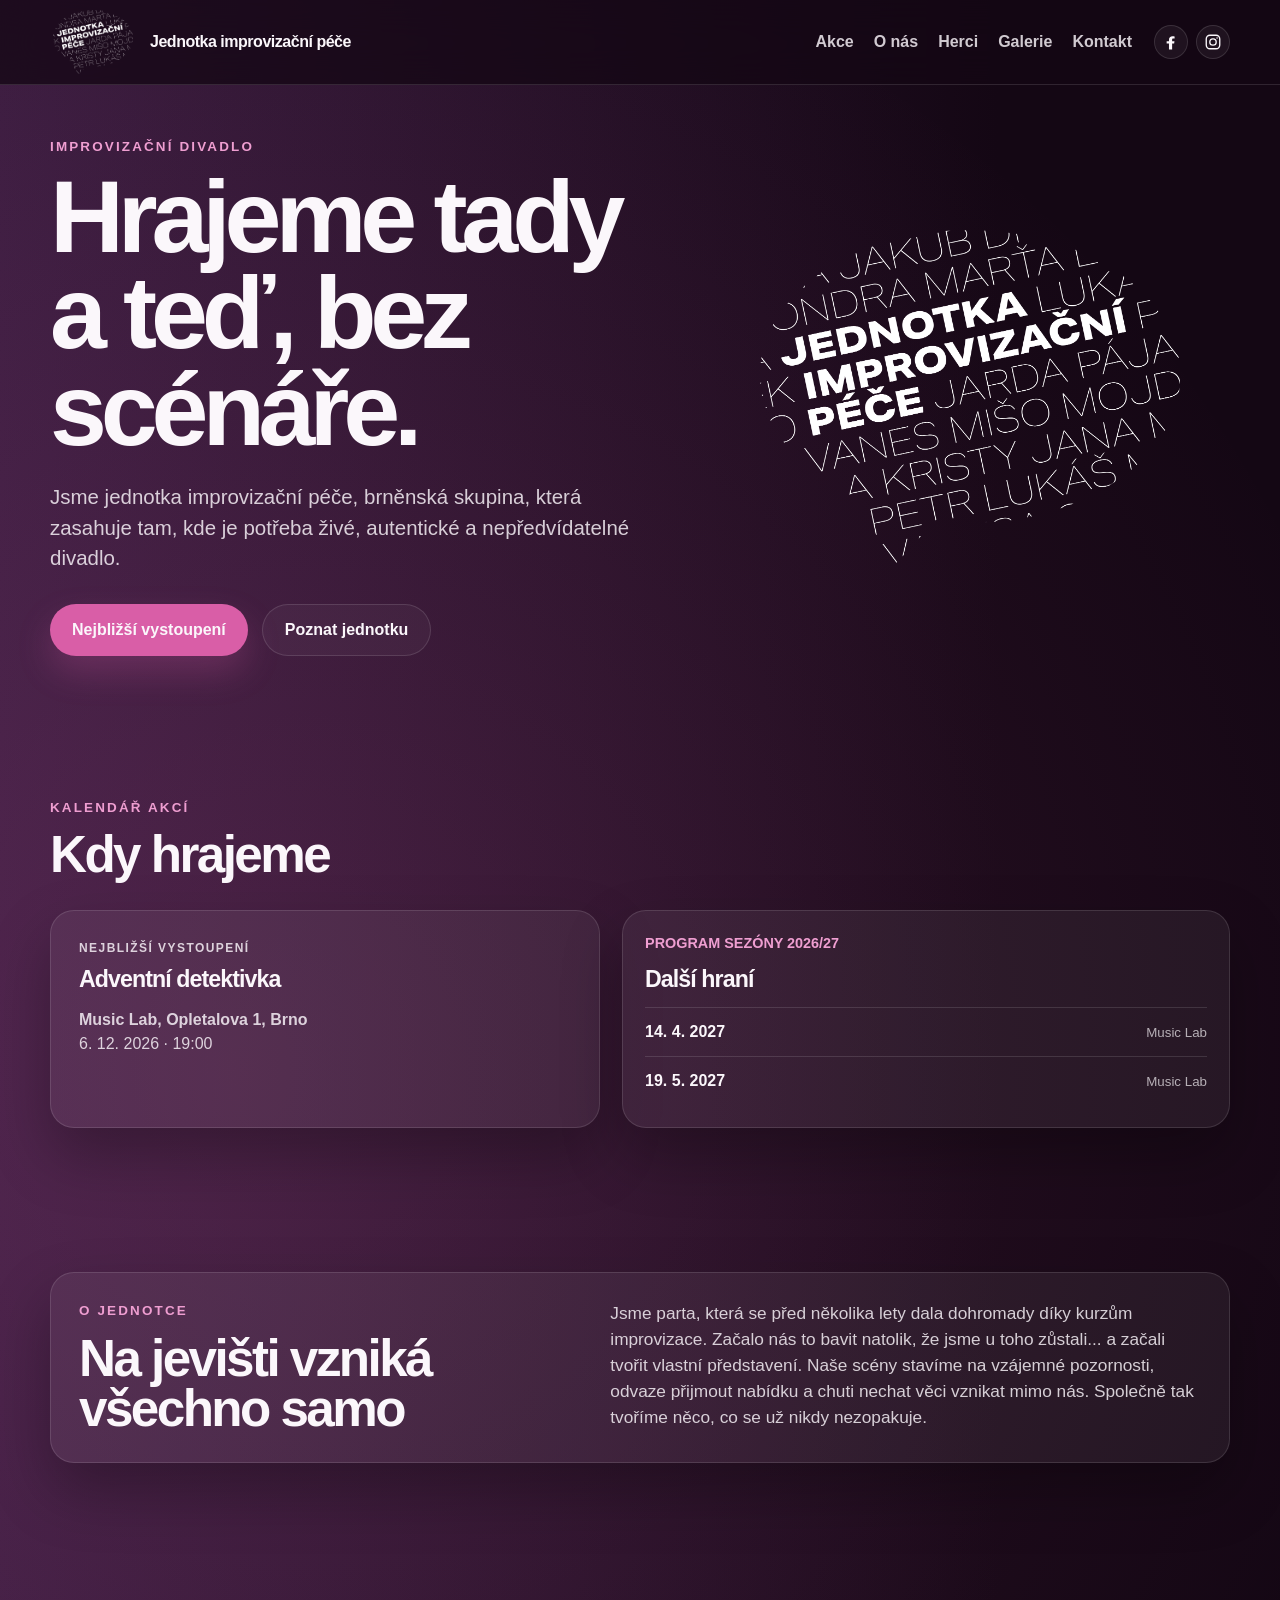
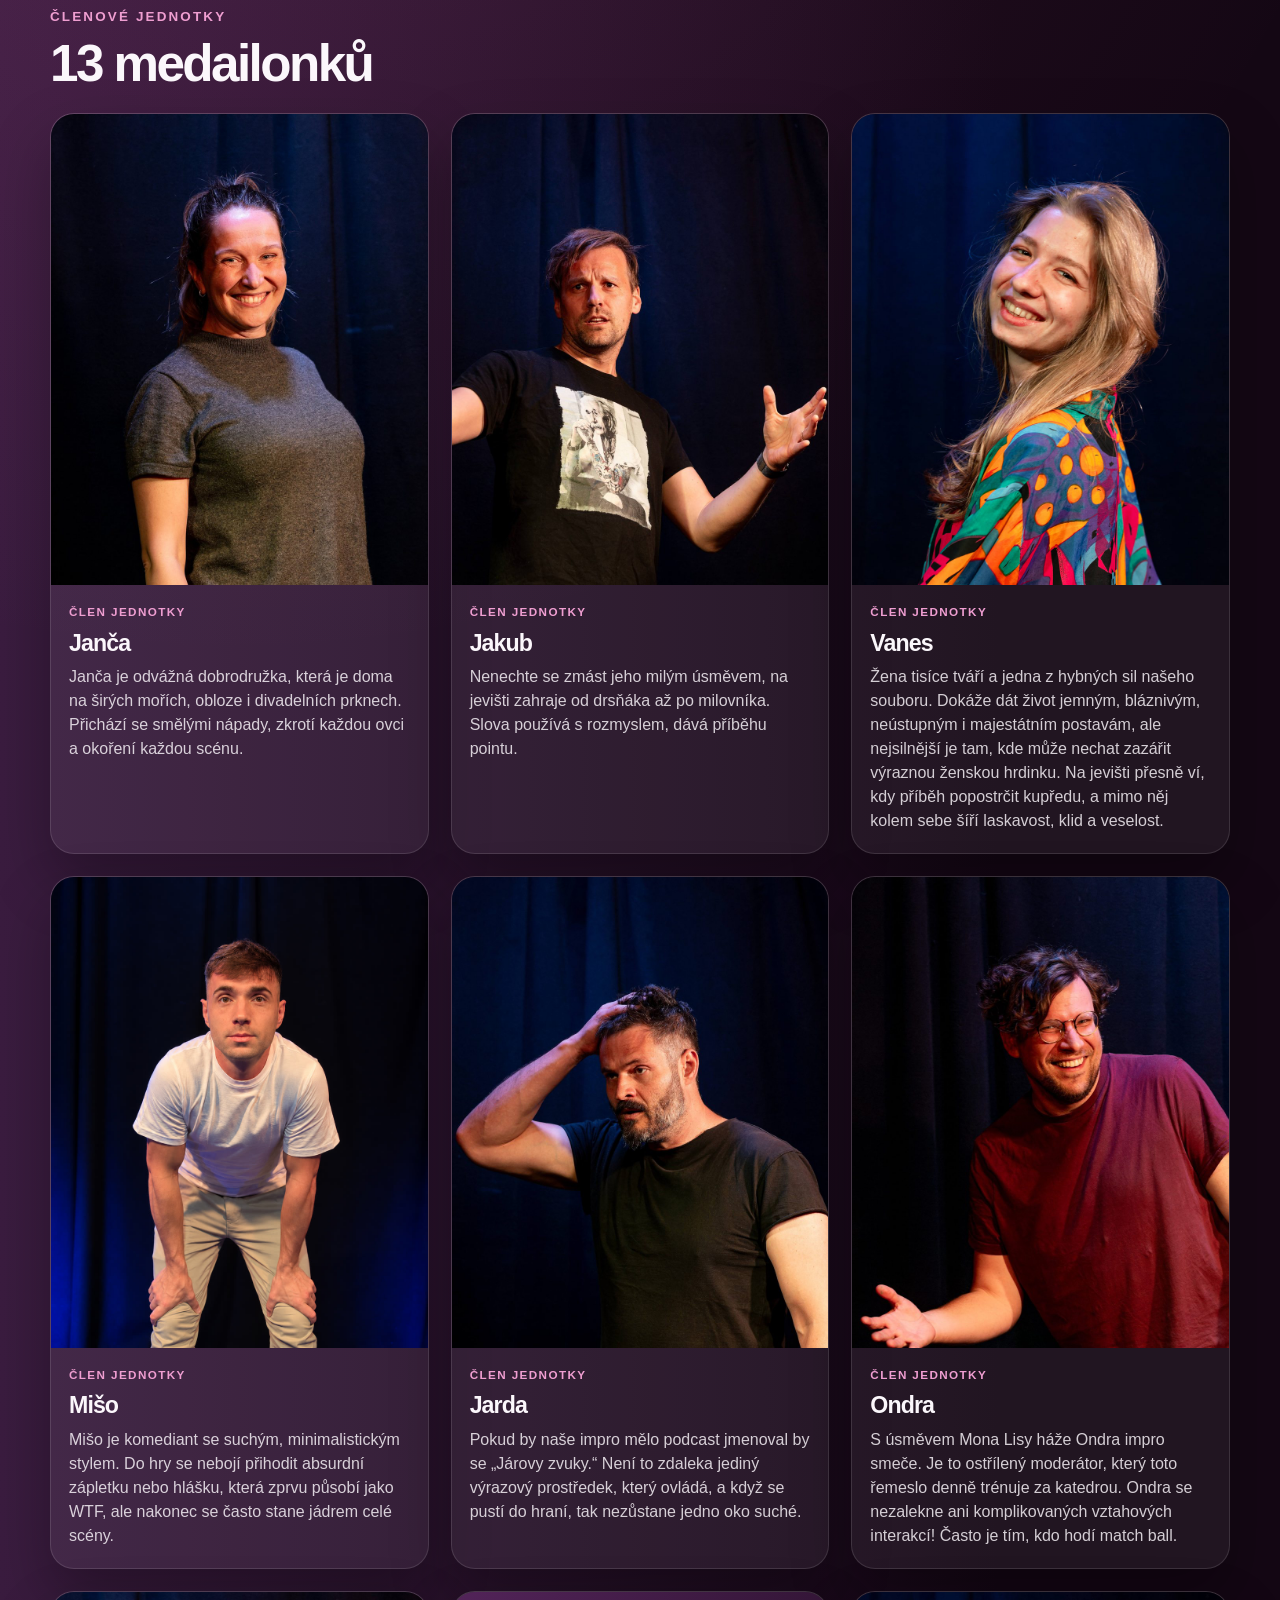
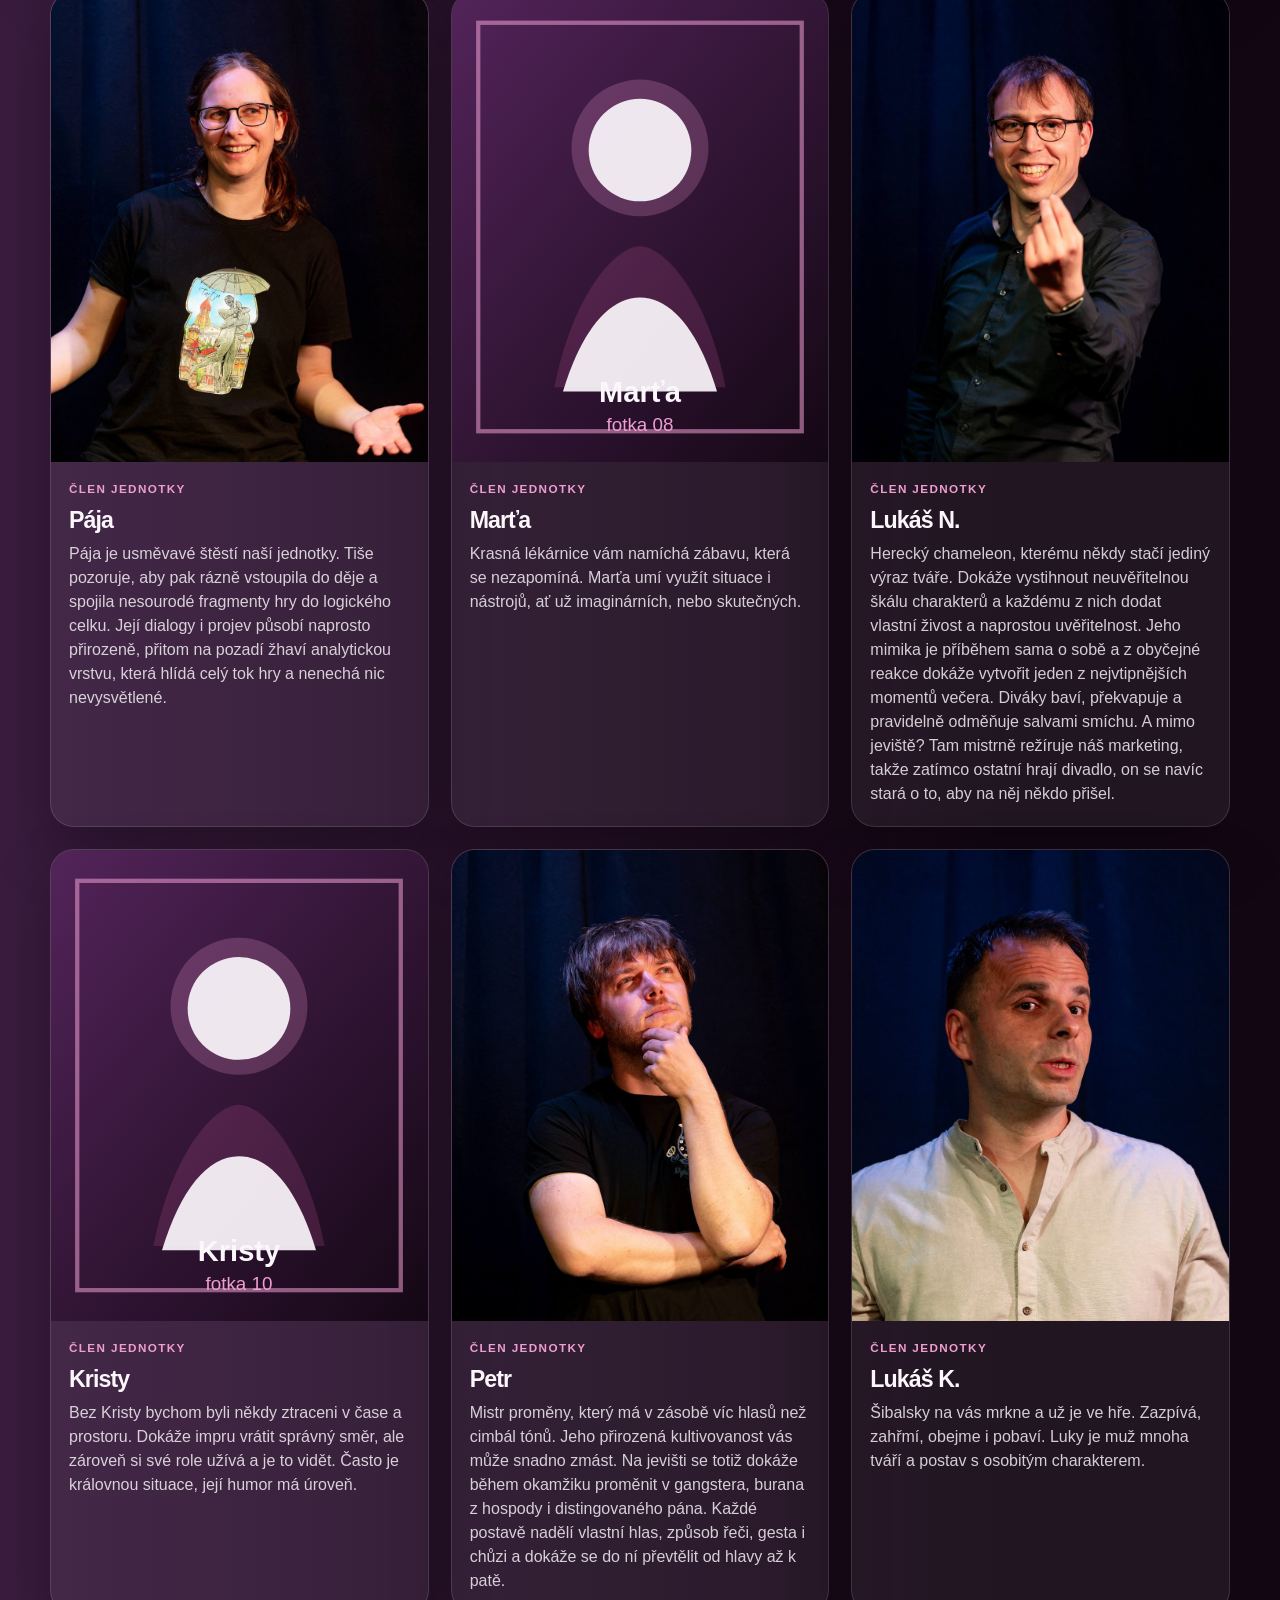
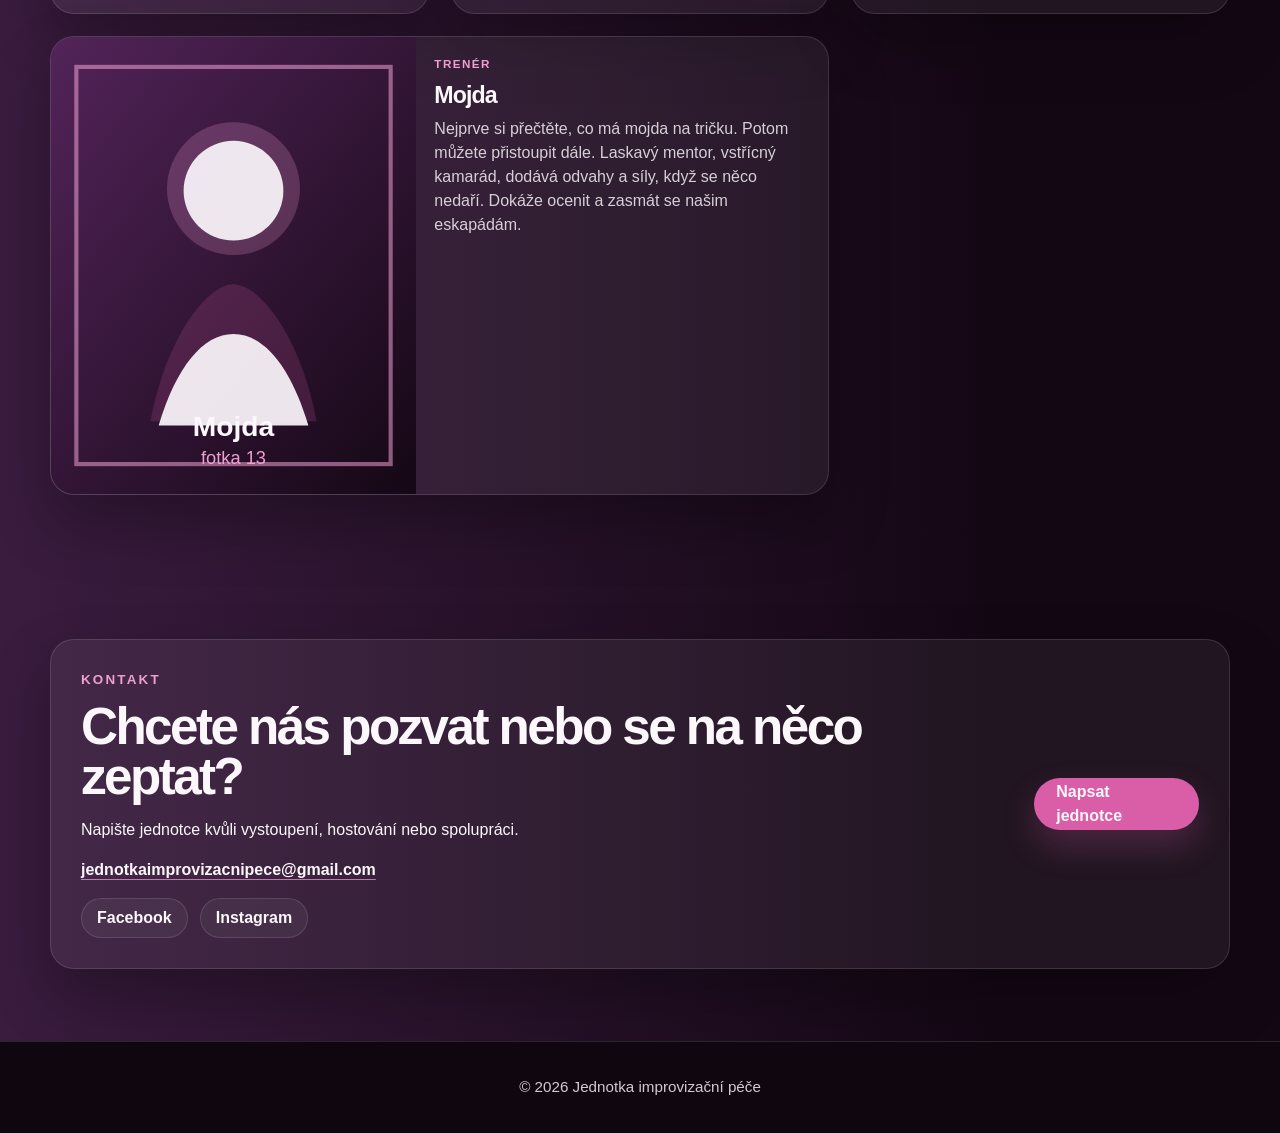
==== index.html @ 29f4a35a "Odebrat nejasný termín z programu" ====
<!doctype html>
<html lang="cs">
<head>
  <meta charset="utf-8">
  <meta name="viewport" content="width=device-width, initial-scale=1">
  <title>Jednotka improvizační péče | Improvizační divadlo Brno</title>
  <meta name="description" content="Jednotka improvizační péče je brněnské improvizační divadlo. Kalendář akcí, členové jednotky, galerie a kontakt pro vystoupení nebo spolupráci.">
  <meta name="theme-color" content="#140714">
  <meta name="robots" content="index, follow">
  <link rel="canonical" href="https://jednotkaimprovizacnipece.cz/">
  <link rel="icon" href="favicon.ico" sizes="any">
  <link rel="icon" type="image/png" sizes="32x32" href="assets/icons/icon-32.png">
  <link rel="apple-touch-icon" sizes="180x180" href="assets/icons/icon-180.png">
  <link rel="manifest" href="site.webmanifest">
  <meta property="og:type" content="website">
  <meta property="og:site_name" content="Jednotka improvizační péče">
  <meta property="og:title" content="Jednotka improvizační péče">
  <meta property="og:description" content="Improvizační divadlo z Brna. Každý večer vzniká přímo na jevišti.">
  <meta property="og:url" content="https://jednotkaimprovizacnipece.cz/">
  <meta property="og:image" content="https://jednotkaimprovizacnipece.cz/assets/og-image.jpg">
  <meta property="og:image:width" content="1200">
  <meta property="og:image:height" content="630">
  <meta name="twitter:card" content="summary_large_image">
  <meta name="twitter:title" content="Jednotka improvizační péče">
  <meta name="twitter:description" content="Improvizační divadlo z Brna. Každý večer vzniká přímo na jevišti.">
  <meta name="twitter:image" content="https://jednotkaimprovizacnipece.cz/assets/og-image.jpg">
  <script type="application/ld+json">
    {
      "@context": "https://schema.org",
      "@type": "PerformingGroup",
      "name": "Jednotka improvizační péče",
      "alternateName": "JIP",
      "url": "https://jednotkaimprovizacnipece.cz/",
      "logo": "https://jednotkaimprovizacnipece.cz/assets/logo-jip.png",
      "image": "https://jednotkaimprovizacnipece.cz/assets/og-image.jpg",
      "description": "Brněnské improvizační divadlo hrající bez scénáře, s publikem a pro publikum.",
      "genre": "improvizační divadlo",
      "areaServed": {
        "@type": "City",
        "name": "Brno"
      },
      "sameAs": [
        "https://www.facebook.com/profile.php?id=61578444160974",
        "https://www.instagram.com/jednotka_improvizacni_pece/"
      ],
      "email": "jednotkaimprovizacnipece@gmail.com"
    }
  </script>
  <script type="application/ld+json" id="next-event-data">
    {
      "@context": "https://schema.org",
      "@type": "TheaterEvent",
      "name": "Superscene: Souboj příběhů",
      "startDate": "2026-11-10T19:00:00+01:00",
      "eventStatus": "https://schema.org/EventScheduled",
      "eventAttendanceMode": "https://schema.org/OfflineEventAttendanceMode",
      "location": {
        "@type": "Place",
        "name": "Music Lab",
        "address": {
          "@type": "PostalAddress",
          "streetAddress": "Opletalova 1",
          "postalCode": "602 00",
          "addressLocality": "Brno",
          "addressCountry": "CZ"
        }
      },
      "organizer": {
        "@type": "PerformingGroup",
        "name": "Jednotka improvizační péče",
        "url": "https://jednotkaimprovizacnipece.cz/"
      },
      "performer": {
        "@type": "PerformingGroup",
        "name": "Jednotka improvizační péče"
      }
    }
  </script>
  <link rel="stylesheet" href="styles.css?v=20260928-1">
</head>
<body>
  <header class="site-header" id="top">
    <div class="shell nav-wrap">
      <a class="brand" href="#top" aria-label="Jednotka improvizační péče">
        <img src="assets/logo-jip.png" alt="Logo Jednotka improvizační péče" class="brand-logo" width="1538" height="1221" decoding="async">
        <span class="brand-title">Jednotka improvizační péče</span>
      </a>
      <nav class="nav" aria-label="Hlavní navigace">
        <a href="#program">Akce</a>
        <a href="#o-jednotce">O nás</a>
        <a href="#clenove">Herci</a>
        <a href="galerie.html">Galerie</a>
        <a href="#kontakt">Kontakt</a>
        <span class="nav-socials" role="group" aria-label="Sociální sítě">
          <a class="nav-social-link" href="https://www.facebook.com/profile.php?id=61578444160974" target="_blank" rel="noopener" aria-label="Facebook Jednotky improvizační péče" title="Facebook">
            <svg viewBox="0 0 24 24" aria-hidden="true" focusable="false">
              <path d="M13.5 22v-8h2.7l.4-3.1h-3.1V8.9c0-.9.3-1.5 1.6-1.5h1.7V4.6c-.8-.1-1.8-.2-2.8-.2-2.8 0-4.7 1.7-4.7 4.8v1.7H6.2V14h3.1v8h4.2z"/>
            </svg>
          </a>
          <a class="nav-social-link" href="https://www.instagram.com/jednotka_improvizacni_pece/" target="_blank" rel="noopener" aria-label="Instagram Jednotky improvizační péče" title="Instagram">
            <svg viewBox="0 0 24 24" aria-hidden="true" focusable="false">
              <rect x="3" y="3" width="18" height="18" rx="5"/>
              <circle cx="12" cy="12" r="4.25"/>
              <circle class="instagram-dot" cx="17.4" cy="6.7" r="1"/>
            </svg>
          </a>
        </span>
      </nav>
    </div>
  </header>

  <main>
    <section class="hero">
      <div class="shell hero-grid">
        <div class="hero-copy">
          <p class="eyebrow">improvizační divadlo</p>
          <h1>Hrajeme tady a teď, bez scénáře.</h1>
          <p class="lead">Jsme jednotka improvizační péče, brněnská skupina, která zasahuje tam, kde je potřeba živé, autentické a nepředvídatelné divadlo.</p>
          <div class="hero-actions">
            <a href="#program" class="button button-primary">Nejbližší vystoupení</a>
            <a href="#clenove" class="button button-secondary">Poznat jednotku</a>
          </div>
        </div>
        <div class="hero-logo-wrap">
          <img src="assets/logo-jip.png" alt="Logo Jednotka improvizační péče" class="hero-logo" width="1538" height="1221" decoding="async" fetchpriority="high">
        </div>
      </div>
    </section>

    <section class="section events-section" id="program">
      <div class="shell">
        <div class="section-head">
          <div>
            <p class="eyebrow">kalendář akcí</p>
            <h2>Kdy hrajeme</h2>
          </div>
          
        </div>

        <div class="events-layout">
          <article class="next-event">
            <p class="next-event-label">nejbližší vystoupení</p>
            <h3>Superscene: Souboj příběhů</h3>
            <p><strong>Music Lab, Opletalova 1, 602 00 Brno</strong><br><time datetime="2026-11-10T19:00:00+01:00">Úterý 10. 11. 2026 v 19:00</time></p>
          </article>

          <div class="events-list">
            <article class="event-card">
              <p class="event-date">PROGRAM SEZÓNY 2026/27</p>
              <h3>Další hraní</h3>
              <ul class="upcoming-events">
                <li>
                  <time datetime="2026-12-06T19:00:00+01:00">6. 12. 2026 · 19:00</time>
                  <span><strong>Adventní detektivka</strong><small>Music Lab, Opletalova 1, Brno</small></span>
                </li>
                <li>
                  <time datetime="2027-04-14">14. 4. 2027</time>
                  <span><small>Music Lab</small></span>
                </li>
                <li>
                  <time datetime="2027-05-19">19. 5. 2027</time>
                  <span><small>Music Lab</small></span>
                </li>
              </ul>
            </article>
          </div>
        </div>
      </div>
    </section>

    <section class="section intro" id="o-jednotce">
      <div class="shell intro-grid">
        <div>
          <p class="eyebrow">o jednotce</p>
          <h2>Na jevišti vzniká všechno samo</h2>
        </div>
        <p>Jsme parta, která se před několika lety dala dohromady díky kurzům improvizace. Začalo nás to bavit natolik, že jsme u toho zůstali... a začali tvořit vlastní představení. Naše scény stavíme na vzájemné pozornosti, odvaze přijmout nabídku a chuti nechat věci vznikat mimo nás. Společně tak tvoříme něco, co se už nikdy nezopakuje.</p>
      </div>
    </section>

    <section class="section actors-section" id="clenove">
      <div class="shell">
        <div class="section-head members-head">
          <div>
            <p class="eyebrow">členové jednotky</p>
            <h2>13 medailonků</h2>
          </div>
        </div>

        <div class="actors-grid">

          <article class="actor-card">
            <div class="actor-photo">
              <img src="assets/herci/actor-01.jpg" alt="Portrét: Janča" width="960" height="1200" decoding="async" loading="lazy">
            </div>
            <div class="actor-text">
              <p class="actor-label">člen jednotky</p>
              <h3>Janča</h3>
              <p>Janča je odvážná dobrodružka, která je doma na širých mořích, obloze i divadelních prknech. Přichází se smělými nápady, zkrotí každou ovci a okoření každou scénu.</p>
            </div>
          </article>
          <article class="actor-card">
            <div class="actor-photo">
              <img src="assets/herci/actor-02.jpg" alt="Portrét: Jakub" width="960" height="1200" decoding="async" loading="lazy">
            </div>
            <div class="actor-text">
              <p class="actor-label">člen jednotky</p>
              <h3>Jakub</h3>
              <p>Nenechte se zmást jeho milým úsměvem, na jevišti zahraje od drsňáka až po milovníka. Slova používá s rozmyslem, dává příběhu pointu.</p>
            </div>
          </article>
          <article class="actor-card">
            <div class="actor-photo">
              <img src="assets/herci/actor-03.jpg" alt="Portrét: Vanes" width="960" height="1200" decoding="async" loading="lazy">
            </div>
            <div class="actor-text">
              <p class="actor-label">člen jednotky</p>
              <h3>Vanes</h3>
              <p>Žena tisíce tváří a jedna z hybných sil našeho souboru. Dokáže dát život jemným, bláznivým, neústupným i majestátním postavám, ale nejsilnější je tam, kde může nechat zazářit výraznou ženskou hrdinku. Na jevišti přesně ví, kdy příběh popostrčit kupředu, a mimo něj kolem sebe šíří laskavost, klid a veselost.</p>
            </div>
          </article>
          <article class="actor-card">
            <div class="actor-photo">
              <img src="assets/herci/actor-04.jpg?v=20261004-2" alt="Portrét: Mišo" width="960" height="1200" decoding="async" loading="lazy">
            </div>
            <div class="actor-text">
              <p class="actor-label">člen jednotky</p>
              <h3>Mišo</h3>
              <p>Mišo je komediant se suchým, minimalistickým stylem. Do hry se nebojí přihodit absurdní zápletku nebo hlášku, která zprvu působí jako WTF, ale nakonec se často stane jádrem celé scény.</p>
            </div>
          </article>
          <article class="actor-card">
            <div class="actor-photo">
              <img src="assets/herci/actor-05.jpg" alt="Portrét: Jarda" width="960" height="1200" decoding="async" loading="lazy">
            </div>
            <div class="actor-text">
              <p class="actor-label">člen jednotky</p>
              <h3>Jarda</h3>
              <p>Pokud by naše impro mělo podcast jmenoval by se „Járovy zvuky.“ Není to zdaleka jediný výrazový prostředek, který ovládá, a když se pustí do hraní, tak nezůstane jedno oko suché.</p>
            </div>
          </article>
          <article class="actor-card">
            <div class="actor-photo">
              <img src="assets/herci/actor-06.jpg" alt="Portrét: Ondra" width="960" height="1200" decoding="async" loading="lazy">
            </div>
            <div class="actor-text">
              <p class="actor-label">člen jednotky</p>
              <h3>Ondra</h3>
              <p>S úsměvem Mona Lisy háže Ondra impro smeče. Je to ostřílený moderátor, který toto řemeslo denně trénuje za katedrou. Ondra se nezalekne ani komplikovaných vztahových interakcí! Často je tím, kdo hodí match ball.</p>
            </div>
          </article>
          <article class="actor-card">
            <div class="actor-photo">
              <img src="assets/herci/actor-07.jpg" alt="Portrét: Pája" width="960" height="1200" decoding="async" loading="lazy">
            </div>
            <div class="actor-text">
              <p class="actor-label">člen jednotky</p>
              <h3>Pája</h3>
              <p>Pája je usměvavé štěstí naší jednotky. Tiše pozoruje, aby pak rázně vstoupila do děje a spojila nesourodé fragmenty hry do logického celku. Její dialogy i projev působí naprosto přirozeně, přitom na pozadí žhaví analytickou vrstvu, která hlídá celý tok hry a nenechá nic nevysvětlené.</p>
            </div>
          </article>
          <article class="actor-card">
            <div class="actor-photo">
              <img src="assets/herci/actor-08.svg" alt="Portrét: Marťa" width="900" height="1100" decoding="async" loading="lazy">
            </div>
            <div class="actor-text">
              <p class="actor-label">člen jednotky</p>
              <h3>Marťa</h3>
              <p>Krasná lékárnice vám namíchá zábavu, která se nezapomíná. Marťa umí využít situace i nástrojů, ať už imaginárních, nebo skutečných.</p>
            </div>
          </article>
          <article class="actor-card">
            <div class="actor-photo">
              <img src="assets/herci/actor-09.jpg" alt="Portrét: Lukáš N." width="960" height="1200" decoding="async" loading="lazy">
            </div>
            <div class="actor-text">
              <p class="actor-label">člen jednotky</p>
              <h3>Lukáš N.</h3>
              <p>Herecký chameleon, kterému někdy stačí jediný výraz tváře. Dokáže vystihnout neuvěřitelnou škálu charakterů a každému z nich dodat vlastní živost a naprostou uvěřitelnost. Jeho mimika je příběhem sama o sobě a z obyčejné reakce dokáže vytvořit jeden z nejvtipnějších momentů večera. Diváky baví, překvapuje a pravidelně odměňuje salvami smíchu. A mimo jeviště? Tam mistrně režíruje náš marketing, takže zatímco ostatní hrají divadlo, on se navíc stará o to, aby na něj někdo přišel.</p>
            </div>
          </article>
          <article class="actor-card">
            <div class="actor-photo">
              <img src="assets/herci/actor-10.svg" alt="Portrét: Kristy" width="900" height="1100" decoding="async" loading="lazy">
            </div>
            <div class="actor-text">
              <p class="actor-label">člen jednotky</p>
              <h3>Kristy</h3>
              <p>Bez Kristy bychom byli někdy ztraceni v čase a prostoru. Dokáže impru vrátit správný směr, ale zároveň si své role užívá a je to vidět. Často je královnou situace, její humor má úroveň.</p>
            </div>
          </article>
          <article class="actor-card">
            <div class="actor-photo">
              <img src="assets/herci/actor-11.jpg" alt="Portrét: Petr" width="960" height="1200" decoding="async" loading="lazy">
            </div>
            <div class="actor-text">
              <p class="actor-label">člen jednotky</p>
              <h3>Petr</h3>
              <p>Mistr proměny, který má v zásobě víc hlasů než cimbál tónů. Jeho přirozená kultivovanost vás může snadno zmást. Na jevišti se totiž dokáže během okamžiku proměnit v gangstera, burana z hospody i distingovaného pána. Každé postavě nadělí vlastní hlas, způsob řeči, gesta i chůzi a dokáže se do ní převtělit od hlavy až k patě.</p>
            </div>
          </article>
          <article class="actor-card">
            <div class="actor-photo">
              <img src="assets/herci/actor-12.jpg" alt="Portrét: Lukáš K." width="960" height="1200" decoding="async" loading="lazy">
            </div>
            <div class="actor-text">
              <p class="actor-label">člen jednotky</p>
              <h3>Lukáš K.</h3>
              <p>Šibalsky na vás mrkne a už je ve hře. Zazpívá, zahřmí, obejme i pobaví. Luky je muž mnoha tváří a postav s osobitým charakterem.</p>
            </div>
          </article>
          <article class="actor-card actor-card-wide">
            <div class="actor-photo">
              <img src="assets/herci/actor-13.svg" alt="Portrét: Mojda" width="900" height="1100" decoding="async" loading="lazy">
            </div>
            <div class="actor-text">
              <p class="actor-label">trenér</p>
              <h3>Mojda</h3>
              <p>Nejprve si přečtěte, co má mojda na tričku. Potom můžete přistoupit dále. Laskavý mentor, vstřícný kamarád, dodává odvahy a síly, když se něco nedaří. Dokáže ocenit a zasmát se našim eskapádám.</p>
            </div>
          </article>
        </div>
      </div>
    </section>

    <section class="section contact-section" id="kontakt">
      <div class="shell contact-box">
        <div>
          <p class="eyebrow">kontakt</p>
          <h2>Chcete nás pozvat nebo se na něco zeptat?</h2>
          <p>Napište jednotce kvůli vystoupení, hostování nebo spolupráci.</p>
          <p class="contact-email"><a href="mailto:jednotkaimprovizacnipece@gmail.com">jednotkaimprovizacnipece@gmail.com</a></p>
          <div class="social-links">
            <a href="https://www.facebook.com/profile.php?id=61578444160974" target="_blank" rel="noopener">Facebook</a>
            <a href="https://www.instagram.com/jednotka_improvizacni_pece/" target="_blank" rel="noopener">Instagram</a>
          </div>
        </div>
        <a href="mailto:jednotkaimprovizacnipece@gmail.com" class="button button-primary">Napsat jednotce</a>
      </div>
    </section>
  </main>

  <footer class="site-footer">
    <div class="shell footer-inner footer-inner-simple">
      <p>© 2026 Jednotka improvizační péče</p>
    </div>
  </footer>
  <script>
    (() => {
      const nextEvent = document.querySelector('.next-event');
      const upcomingEvents = document.querySelector('.upcoming-events');
      const eventData = document.querySelector('#next-event-data');
      if (!nextEvent || !upcomingEvents) return;

      const pragueDate = new Intl.DateTimeFormat('en-CA', {
        timeZone: 'Europe/Prague',
        year: 'numeric',
        month: '2-digit',
        day: '2-digit'
      }).formatToParts(new Date()).reduce((date, part) => {
        if (part.type !== 'literal') date[part.type] = part.value;
        return date;
      }, {});
      const today = `${pragueDate.year}-${pragueDate.month}-${pragueDate.day}`;
      const currentTime = nextEvent.querySelector('time');

      if (currentTime && currentTime.dateTime.slice(0, 10) >= today) return;

      const futureItems = [...upcomingEvents.querySelectorAll('li')];
      const followingEvent = futureItems.find((item) => {
        const time = item.querySelector('time');
        return time && time.dateTime.slice(0, 10) >= today;
      });

      futureItems.forEach((item) => {
        if (item !== followingEvent && item.querySelector('time')?.dateTime.slice(0, 10) < today) {
          item.remove();
        }
      });

      if (!followingEvent) {
        nextEvent.querySelector('h3').textContent = 'Další akci připravujeme';
        nextEvent.querySelectorAll('p:not(.next-event-label), a').forEach((element) => element.remove());
        eventData?.remove();
        return;
      }

      const followingTime = followingEvent.querySelector('time');
      const title = followingEvent.querySelector('strong')?.textContent || 'Impro show';
      const location = followingEvent.querySelector('small')?.textContent || '';
      nextEvent.querySelector('h3').textContent = title;
      nextEvent.querySelectorAll('p:not(.next-event-label), a').forEach((element) => element.remove());

      const details = document.createElement('p');
      const place = document.createElement('strong');
      place.textContent = location;
      const time = document.createElement('time');
      time.dateTime = followingTime.dateTime;
      time.textContent = followingTime.textContent;
      details.append(place, document.createElement('br'), time);
      nextEvent.append(details);
      followingEvent.remove();

      if (eventData) {
        const data = JSON.parse(eventData.textContent);
        data.name = title;
        data.startDate = followingTime.dateTime;
        data.location = { '@type': 'Place', name: location };
        delete data.description;
        delete data.url;
        eventData.textContent = JSON.stringify(data);
      }
    })();
  </script>
</body>
</html>
---- styles.css ----
:root {
  --bg: #140714;
  --bg-soft: #3a1c3f;
  --bg-soft-2: #53245a;
  --panel: rgba(255,255,255,0.06);
  --panel-strong: rgba(255,255,255,0.1);
  --white: #fbf7fb;
  --text-soft: rgba(251,247,251,0.82);
  --text-muted: rgba(251,247,251,0.68);
  --pink: #d95ea7;
  --pink-soft: #ef9ed1;
  --line: rgba(255,255,255,0.12);
  --shadow: 0 28px 60px rgba(0,0,0,0.28);
  --radius-lg: 24px;
}

* {
  box-sizing: border-box;
}

html {
  scroll-behavior: smooth;
}

[id] {
  scroll-margin-top: 112px;
}

body {
  margin: 0;
  font-family: Inter, Arial, Helvetica, sans-serif;
  background:
    radial-gradient(circle at 18% 18%, rgba(217,94,167,0.16), transparent 24%),
    linear-gradient(90deg, #3a1c3f 0%, #140714 78%);
  color: var(--white);
  line-height: 1.5;
}

img {
  display: block;
  max-width: 100%;
}

a {
  color: inherit;
  text-decoration: none;
}

a:focus-visible,
button:focus-visible {
  outline: 3px solid var(--pink);
  outline-offset: 4px;
}

.shell {
  width: min(1180px, calc(100% - 36px));
  margin: 0 auto;
}

.site-header {
  position: sticky;
  top: 0;
  z-index: 20;
  backdrop-filter: blur(18px);
  background: rgba(20,7,20,0.76);
  border-bottom: 1px solid var(--line);
}

.nav-wrap {
  min-height: 84px;
  display: flex;
  align-items: center;
  justify-content: space-between;
  gap: 24px;
}

.brand {
  display: inline-flex;
  align-items: center;
  gap: 14px;
  min-width: 0;
}

.brand-logo {
  width: 86px;
  height: 64px;
  object-fit: contain;
}

.brand-title {
  font-weight: 800;
  line-height: 1.05;
  letter-spacing: -0.03em;
}

.nav {
  display: flex;
  align-items: center;
  gap: 20px;
  flex-wrap: nowrap;
  white-space: nowrap;
}

.nav a {
  color: var(--text-soft);
  font-weight: 650;
}

.nav a:hover {
  color: var(--white);
}

.nav a[aria-current="page"] {
  color: var(--white);
}

.nav-socials {
  display: inline-flex;
  align-items: center;
  gap: 8px;
  margin-left: 2px;
}

.nav a.nav-social-link {
  width: 34px;
  height: 34px;
  display: inline-flex;
  align-items: center;
  justify-content: center;
  flex: 0 0 34px;
  border: 1px solid var(--line);
  border-radius: 50%;
  color: var(--white);
  background: rgba(255,255,255,0.05);
  transition: background 160ms ease, border-color 160ms ease, transform 160ms ease;
}

.nav a.nav-social-link:hover {
  background: rgba(217,94,167,0.2);
  border-color: rgba(239,158,209,0.58);
  transform: translateY(-1px);
}

.nav-social-link svg {
  width: 18px;
  height: 18px;
  fill: currentColor;
}

.nav-social-link rect,
.nav-social-link circle:not(.instagram-dot) {
  fill: none;
  stroke: currentColor;
  stroke-width: 1.8;
}

.nav-social-link .instagram-dot {
  fill: currentColor;
  stroke: none;
}

.site-footer {
  border-top: 1px solid var(--line);
  background: #100610;
  color: var(--text-soft);
}

.footer-inner {
  padding: 34px 0;
  display: grid;
  grid-template-columns: minmax(0, 1.2fr) auto minmax(220px, 0.8fr);
  align-items: start;
  gap: 28px;
}

.footer-inner-simple {
  display: block;
  text-align: center;
}

.footer-inner p {
  margin: 0;
  font-size: 0.95rem;
}

.footer-title {
  margin-bottom: 8px !important;
  color: var(--white);
  font-weight: 900;
}

.footer-links {
  display: flex;
  gap: 16px;
  flex-wrap: wrap;
  justify-content: center;
  color: var(--text-soft);
  font-weight: 700;
}

.footer-links a:hover,
.footer-meta a:hover {
  color: var(--white);
}

.footer-meta {
  display: grid;
  gap: 8px;
  justify-items: end;
  text-align: right;
}

.hero {
  padding: 52px 0 70px;
}

.hero-grid {
  display: grid;
  grid-template-columns: minmax(0, 1fr) minmax(340px, 520px);
  gap: 46px;
  align-items: center;
}

.eyebrow {
  margin: 0 0 12px;
  color: var(--pink-soft);
  font-size: 0.84rem;
  font-weight: 900;
  letter-spacing: 0.16em;
  text-transform: uppercase;
}

h1, h2, h3, p {
  overflow-wrap: anywhere;
}

h1 {
  margin: 0;
  font-size: clamp(3rem, 8vw, 6.6rem);
  line-height: 0.94;
  letter-spacing: -0.06em;
}

h2 {
  margin: 0;
  font-size: clamp(2rem, 4vw, 4.1rem);
  line-height: 0.98;
  letter-spacing: -0.05em;
}

h3 {
  margin: 0;
  font-size: 1.45rem;
  line-height: 1.05;
  letter-spacing: -0.04em;
}

.lead {
  max-width: 700px;
  margin: 24px 0 0;
  color: var(--text-soft);
  font-size: clamp(1.08rem, 2vw, 1.28rem);
}

.hero-actions {
  display: flex;
  flex-wrap: wrap;
  gap: 14px;
  margin-top: 30px;
}

.button {
  display: inline-flex;
  justify-content: center;
  align-items: center;
  min-height: 52px;
  padding: 0 22px;
  border-radius: 999px;
  font-weight: 800;
  transition: transform 160ms ease, background 160ms ease, border-color 160ms ease;
}

.button:hover {
  transform: translateY(-2px);
}

.button-primary {
  color: var(--white);
  background: var(--pink);
  box-shadow: 0 16px 34px rgba(217,94,167,0.24);
}

.button-secondary {
  border: 1px solid var(--line);
  background: rgba(255,255,255,0.04);
}

.hero-logo-wrap {
  position: relative;
  width: min(100%, 420px);
  justify-self: center;
  padding: 0;
  border: 0;
  border-radius: 0;
  background: transparent;
  box-shadow: none;
}

.hero-logo {
  width: 100%;
  max-height: 360px;
  object-fit: contain;
}

.section {
  padding: 72px 0;
}

.section-head {
  display: flex;
  justify-content: space-between;
  align-items: end;
  gap: 26px;
  margin-bottom: 30px;
}

.members-head {
  margin-bottom: 24px;
}

.section-note {
  max-width: 470px;
  margin: 0;
  color: var(--text-muted);
}

.events-layout {
  display: grid;
  grid-template-columns: minmax(320px, 0.95fr) minmax(0, 1.05fr);
  gap: 22px;
}

.next-event,
.event-card,
.actor-card,
.contact-box,
.intro-grid {
  border: 1px solid var(--line);
  background: var(--panel);
  border-radius: var(--radius-lg);
  box-shadow: var(--shadow);
}

.next-event {
  padding: 28px;
}

.next-event-label {
  margin: 0 0 10px;
  color: var(--pink-soft);
  text-transform: uppercase;
  letter-spacing: 0.12em;
  font-size: 0.75rem;
  font-weight: 900;
}

.next-event ul {
  padding-left: 18px;
  color: var(--text-soft);
}

.next-event p {
  color: var(--text-soft);
}

.event-empty {
  margin: 18px 0;
  color: var(--white);
  font-size: 1.15rem;
  font-weight: 800;
}

.event-description {
  margin: 18px 0 22px;
  color: var(--text-soft);
  line-height: 1.75;
}

.events-list {
  display: grid;
  grid-template-columns: 1fr;
  gap: 18px;
}

.event-card {
  padding: 22px;
}

.event-date {
  margin: 0 0 12px;
  color: var(--pink-soft);
  font-size: 0.9rem;
  font-weight: 800;
  text-transform: uppercase;
}

.event-card p:last-child {
  color: var(--text-muted);
  margin-bottom: 0;
}

.upcoming-events {
  list-style: none;
  margin: 16px 0 0;
  padding: 0;
}

.upcoming-events li {
  display: flex;
  justify-content: space-between;
  gap: 18px;
  padding: 12px 0;
  border-top: 1px solid var(--line);
  color: var(--text-soft);
}

.upcoming-events time {
  color: var(--white);
  font-weight: 800;
}

.upcoming-events span {
  text-align: right;
}

.upcoming-events strong,
.upcoming-events small {
  display: block;
}

.upcoming-events strong {
  color: var(--white);
}

.upcoming-events small {
  margin-top: 3px;
  color: var(--text-muted);
}

.intro-grid {
  display: grid;
  grid-template-columns: minmax(0, 0.9fr) minmax(0, 1.1fr);
  gap: 26px 48px;
  padding: 28px;
}

.intro-grid p:last-child {
  color: var(--text-soft);
  font-size: 1.08rem;
  margin: 0;
}

.actors-grid {
  display: grid;
  grid-template-columns: repeat(3, minmax(0, 1fr));
  gap: 22px;
}

.actor-card {
  overflow: hidden;
}

.actor-card-wide {
  grid-column: span 2;
  display: grid;
  grid-template-columns: 0.94fr 1.06fr;
}

.actor-photo {
  position: relative;
  aspect-ratio: 4 / 5;
  overflow: hidden;
}

.actor-photo img {
  display: block;
  width: 100%;
  height: 100%;
  aspect-ratio: auto;
  object-fit: cover;
  background: rgba(255,255,255,0.06);
}

.actor-card-wide .actor-photo img {
  height: 100%;
  aspect-ratio: auto;
}

.actor-text {
  padding: 18px 18px 20px;
}

.actor-label {
  margin: 0 0 10px;
  color: var(--pink-soft);
  text-transform: uppercase;
  letter-spacing: 0.12em;
  font-size: 0.73rem;
  font-weight: 900;
}

.actor-text p:last-child {
  margin: 10px 0 0;
  color: var(--text-soft);
}

.contact-box {
  padding: 30px;
  display: flex;
  align-items: center;
  justify-content: space-between;
  gap: 22px;
}

.contact-box p:last-child {
  color: var(--text-soft);
}


.contact-email {
  margin: 12px 0 0;
  color: var(--white);
  font-weight: 800;
}

.contact-email a {
  text-decoration: underline;
  text-decoration-color: rgba(239,158,209,0.72);
  text-underline-offset: 4px;
}

.social-links {
  display: flex;
  flex-wrap: wrap;
  gap: 12px;
  margin-top: 16px;
}

.social-links a {
  display: inline-flex;
  align-items: center;
  min-height: 40px;
  padding: 0 15px;
  border: 1px solid var(--line);
  border-radius: 999px;
  color: var(--white);
  background: rgba(255,255,255,0.05);
  font-weight: 800;
}

.social-links a:hover {
  background: rgba(217,94,167,0.18);
  border-color: rgba(239,158,209,0.5);
}


.gallery-hero {
  padding-top: 76px;
}

.gallery-hero-grid {
  display: grid;
  grid-template-columns: minmax(0, 1fr) minmax(260px, 360px);
  gap: 42px;
  align-items: center;
}

.gallery-logo-card {
  width: min(100%, 420px);
  justify-self: center;
  padding: 0;
  border: 0;
  border-radius: 0;
  background: transparent;
  box-shadow: none;
}

.gallery-logo-card img {
  width: 100%;
  max-height: 360px;
  object-fit: contain;
}

.gallery-empty {
  max-width: 760px;
  margin-bottom: 28px;
}

.gallery-empty h2 {
  font-size: clamp(2rem, 4vw, 3.5rem);
}

.gallery-empty p {
  color: var(--text-soft);
  font-size: 1.08rem;
}

.gallery-grid {
  display: grid;
  grid-template-columns: repeat(4, minmax(0, 1fr));
  grid-auto-rows: 190px;
  gap: 16px;
}

.gallery-placeholder {
  display: grid;
  place-items: center;
  min-height: 190px;
  border: 1px solid var(--line);
  border-radius: var(--radius-lg);
  background:
    radial-gradient(circle at 30% 20%, rgba(217,94,167,0.22), transparent 28%),
    rgba(255,255,255,0.06);
  color: rgba(251,247,251,0.42);
  font-size: clamp(2rem, 5vw, 4rem);
  font-weight: 900;
  box-shadow: var(--shadow);
}

.gallery-placeholder.tall {
  grid-row: span 2;
}

.gallery-placeholder.wide {
  grid-column: span 2;
}

@media (max-width: 840px) {
  .gallery-hero-grid {
    grid-template-columns: 1fr;
  }

  .gallery-logo-card {
    max-width: 420px;
  }

  .gallery-grid {
    grid-template-columns: repeat(2, minmax(0, 1fr));
  }

  .gallery-placeholder.wide {
    grid-column: span 1;
  }
}

@media (max-width: 520px) {
  .gallery-grid {
    grid-template-columns: 1fr;
    grid-auto-rows: 160px;
  }

  .gallery-placeholder.tall {
    grid-row: span 1;
  }
}

@media (max-width: 1080px) {
  .actors-grid {
    grid-template-columns: repeat(3, minmax(0, 1fr));
  }
  .events-list {
    grid-template-columns: 1fr;
  }
  .actor-card-wide {
    grid-column: auto;
    display: block;
  }
}

@media (max-width: 840px) {
  .hero-grid,
  .events-layout,
  .intro-grid,
  .contact-box,
  .section-head {
    grid-template-columns: 1fr;
    display: grid;
  }

  .section-head {
    align-items: start;
  }

  .hero-logo-wrap {
    max-width: 520px;
  }

  .actors-grid {
    grid-template-columns: repeat(2, minmax(0, 1fr));
  }
}

@media (max-width: 620px) {
  .shell {
    width: min(100% - 28px, 1180px);
  }

  .nav-wrap {
    min-height: auto;
    padding: 12px 0;
    align-items: flex-start;
    flex-direction: column;
    gap: 10px;
  }

  .hero {
    padding: 28px 0 42px;
  }

  .hero-grid {
    gap: 24px;
  }

  .hero-logo-wrap {
    width: min(100%, 360px) !important;
    max-width: 360px !important;
    margin: 0 auto !important;
    padding: 0 !important;
    border: 0 !important;
    border-radius: 0 !important;
    background: transparent !important;
    box-shadow: none !important;
    overflow: visible;
  }

  .hero-logo {
    width: 100%;
    height: auto;
    max-height: 280px;
    object-fit: contain;
  }

  .gallery-hero {
    padding-top: 34px;
    padding-bottom: 42px;
  }

  .gallery-hero-grid {
    gap: 24px;
  }

  .gallery-logo-card {
    width: min(100%, 360px) !important;
    max-width: 360px !important;
    margin: 0 auto !important;
    padding: 0 !important;
    border: 0 !important;
    border-radius: 0 !important;
    background: transparent !important;
    box-shadow: none !important;
    overflow: visible;
  }

  .gallery-logo-card img {
    width: 100%;
    height: auto;
    max-height: 280px;
    object-fit: contain;
  }

  .nav {
    width: 100%;
    gap: 11px;
    overflow-x: auto;
    padding-bottom: 4px;
    scrollbar-width: none;
  }

  .nav::-webkit-scrollbar {
    display: none;
  }

  .brand-logo {
    width: 82px;
    height: 58px;
  }

  .actors-grid {
    grid-template-columns: 1fr;
  }

  .actor-card,
  .actor-card-wide {
    display: grid;
    grid-template-columns: 126px minmax(0, 1fr);
  }

  .actor-photo img,
  .actor-card-wide .actor-photo img {
    height: 100%;
    aspect-ratio: auto;
  }

  .contact-box {
    padding: 24px;
  }

  .footer-inner {
    grid-template-columns: 1fr;
    gap: 18px;
    text-align: left;
  }

  .footer-links {
    justify-content: flex-start;
  }

  .footer-meta {
    justify-items: start;
    text-align: left;
  }
}


.gallery-intro {
  max-width: 760px;
  margin-bottom: 28px;
}

.gallery-intro p {
  color: var(--text-soft);
  font-size: 1.08rem;
}

.gallery-grid-real {
  display: grid;
  grid-template-columns: repeat(3, minmax(0, 1fr));
  gap: 16px;
}

.gallery-card {
  display: block;
  overflow: hidden;
  aspect-ratio: 4 / 3;
  border-radius: var(--radius-lg);
  border: 1px solid var(--line);
  background: rgba(0,0,0,0.26);
  box-shadow: var(--shadow);
  transition: transform 160ms ease, border-color 160ms ease;
}

.gallery-card:hover {
  transform: translateY(-2px);
  border-color: rgba(239,158,209,0.52);
}

.gallery-card img {
  display: block;
  width: 100%;
  height: 100%;
  aspect-ratio: auto;
  object-fit: contain;
}

@media (max-width: 840px) {
  .gallery-grid-real {
    grid-template-columns: repeat(2, minmax(0, 1fr));
  }
}

@media (max-width: 520px) {
  .gallery-grid-real {
    grid-template-columns: 1fr;
    gap: 12px;
  }

  .gallery-card {
    aspect-ratio: 1 / 1;
  }

  .gallery-card img {
    width: 100%;
    height: 100%;
    aspect-ratio: auto;
    object-fit: contain;
    background: rgba(0,0,0,0.26);
  }
}


.gallery-back {
  display: flex;
  justify-content: center;
  margin-top: 34px;
}


.lightbox-open {
  overflow: hidden;
}

.lightbox {
  position: fixed;
  inset: 0;
  z-index: 200;
  display: flex;
  align-items: center;
  justify-content: center;
  padding: 24px;
  background: rgba(8, 4, 8, 0.9);
  backdrop-filter: blur(10px);
}

.lightbox[hidden] {
  display: none;
}

.lightbox-stage {
  max-width: min(1200px, 100%);
  max-height: calc(100vh - 80px);
}

.lightbox-stage img {
  display: block;
  max-width: 100%;
  max-height: calc(100vh - 80px);
  object-fit: contain;
  border-radius: 18px;
  box-shadow: 0 28px 60px rgba(0,0,0,0.4);
}

.lightbox-close {
  position: absolute;
  top: 18px;
  right: 18px;
  width: 48px;
  height: 48px;
  border: 1px solid rgba(255,255,255,0.2);
  border-radius: 999px;
  background: rgba(255,255,255,0.08);
  color: #fff;
  font-size: 2rem;
  line-height: 1;
  cursor: pointer;
}


.lightbox-stage {
  position: relative;
  display: flex;
  align-items: center;
  justify-content: center;
}

.lightbox-nav {
  position: absolute;
  top: 50%;
  transform: translateY(-50%);
  width: 56px;
  height: 56px;
  border: 1px solid rgba(255,255,255,0.2);
  border-radius: 999px;
  background: rgba(255,255,255,0.08);
  color: #fff;
  font-size: 2.4rem;
  line-height: 1;
  cursor: pointer;
  z-index: 3;
}

.lightbox-prev {
  left: 18px;
}

.lightbox-next {
  right: 18px;
}

.lightbox-hit {
  position: absolute;
  top: 0;
  bottom: 0;
  width: 22%;
  z-index: 2;
  cursor: pointer;
}

.lightbox-hit-left {
  left: 0;
}

.lightbox-hit-right {
  right: 0;
}

@media (max-width: 700px) {
  .lightbox {
    padding: 14px;
  }

  .lightbox-stage,
  .lightbox-stage img {
    max-height: calc(100vh - 96px);
  }

  .lightbox-stage img {
    width: auto;
    height: auto;
    object-fit: contain;
  }

  .lightbox-nav {
    width: 48px;
    height: 48px;
    font-size: 2rem;
  }

  .lightbox-prev {
    left: 10px;
  }

  .lightbox-next {
    right: 10px;
  }

  .lightbox-hit {
    width: 28%;
  }
}
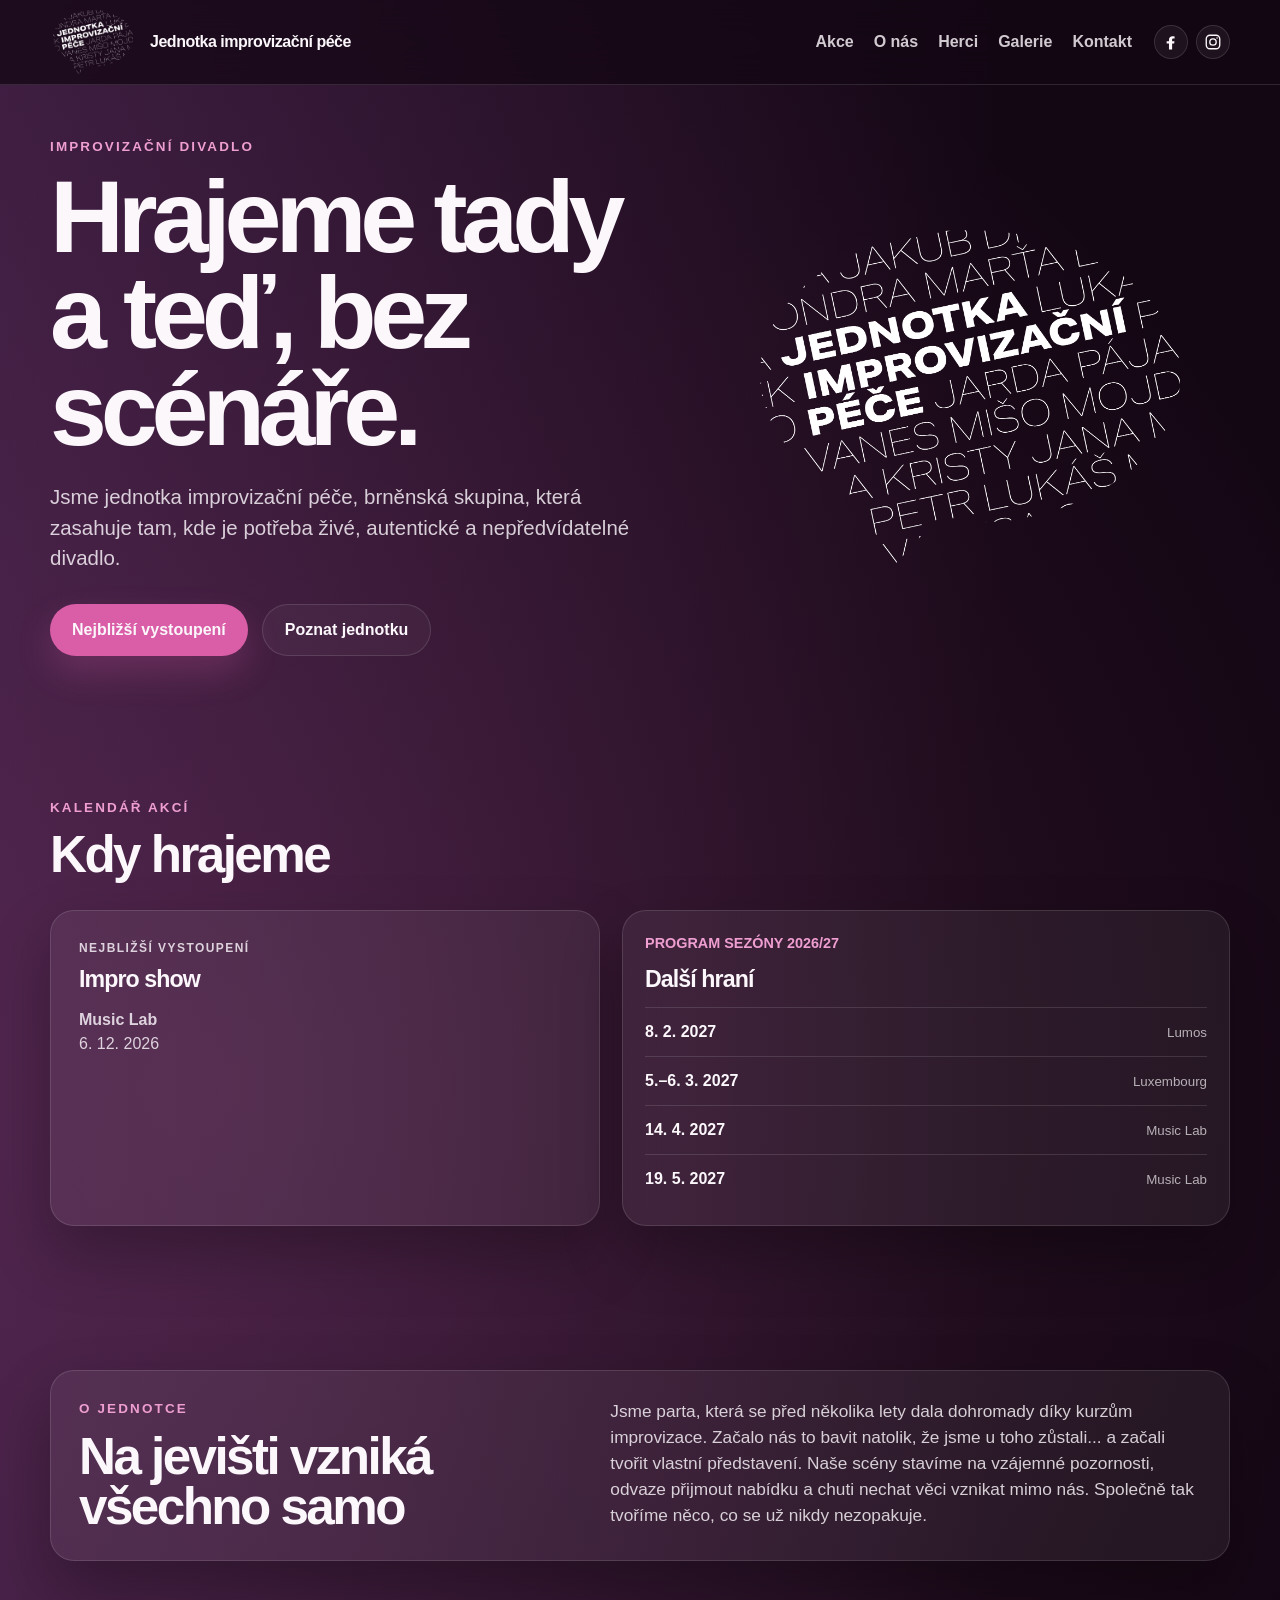
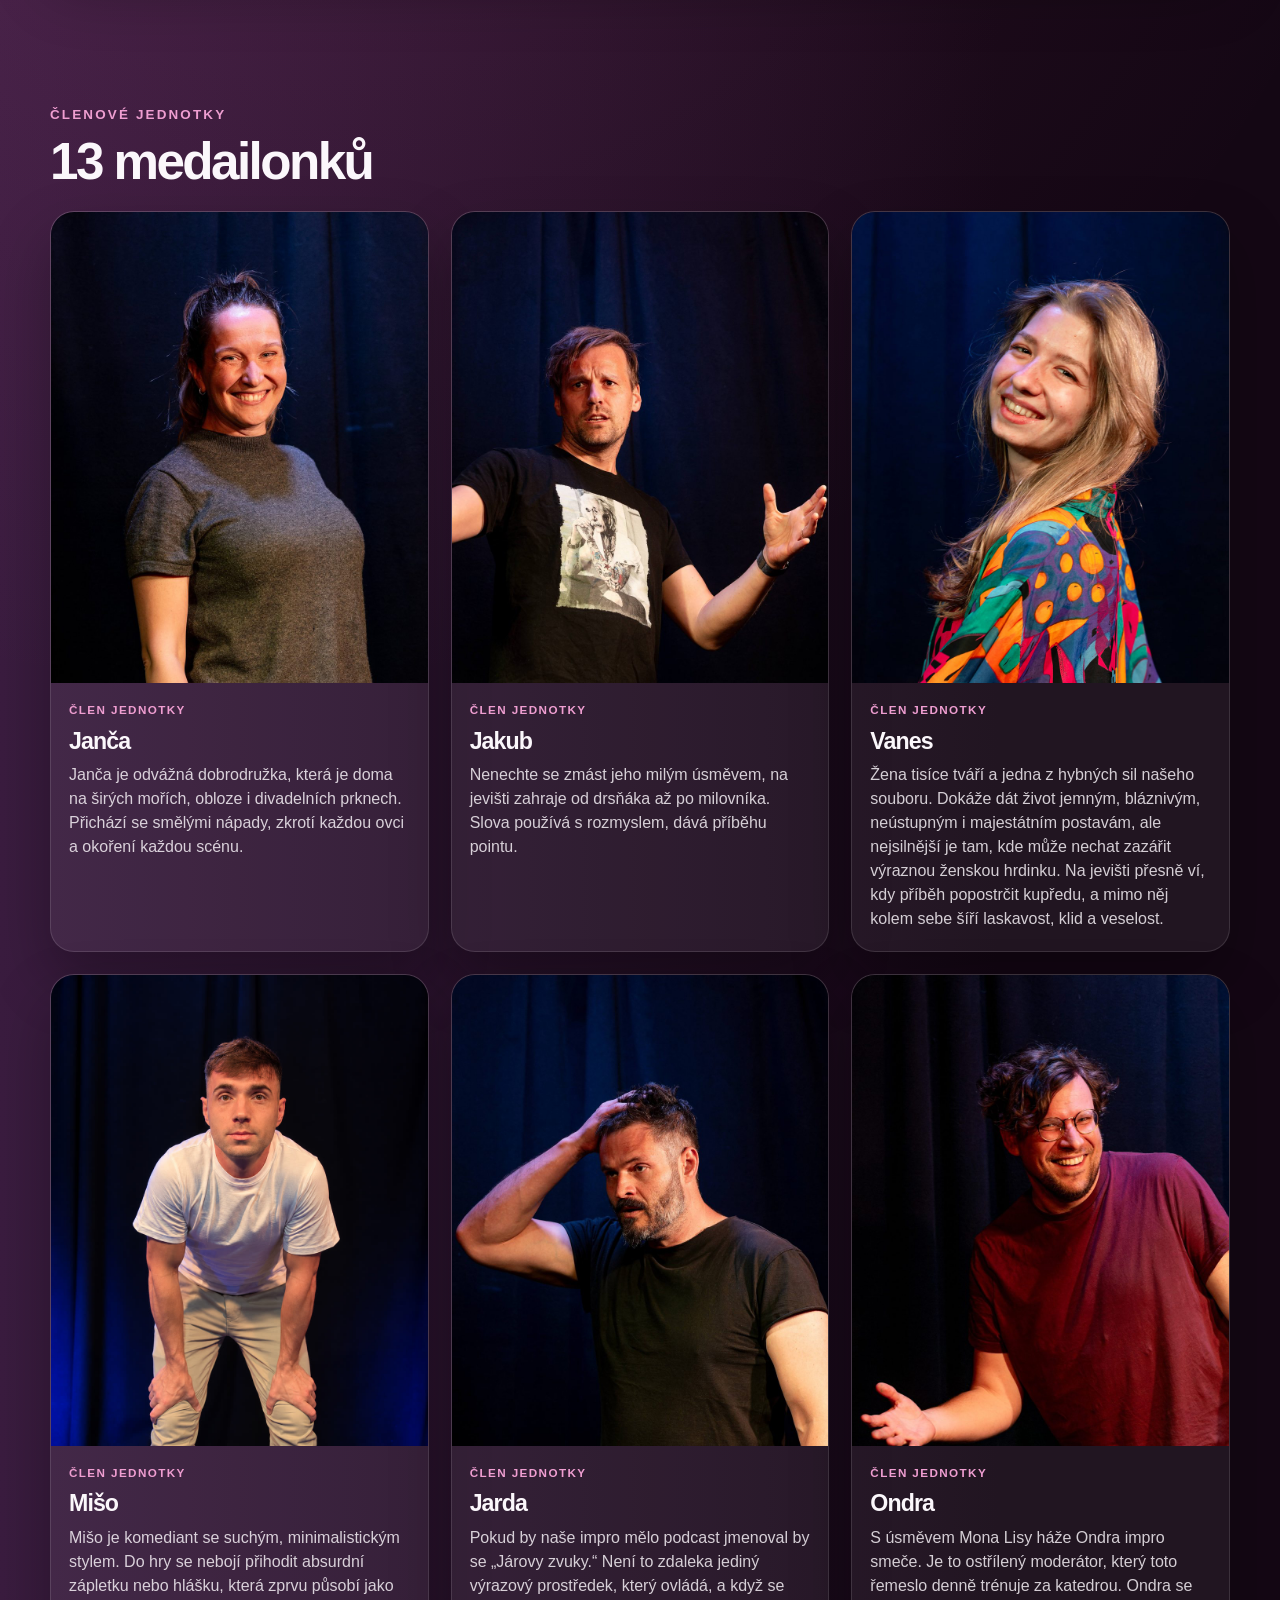
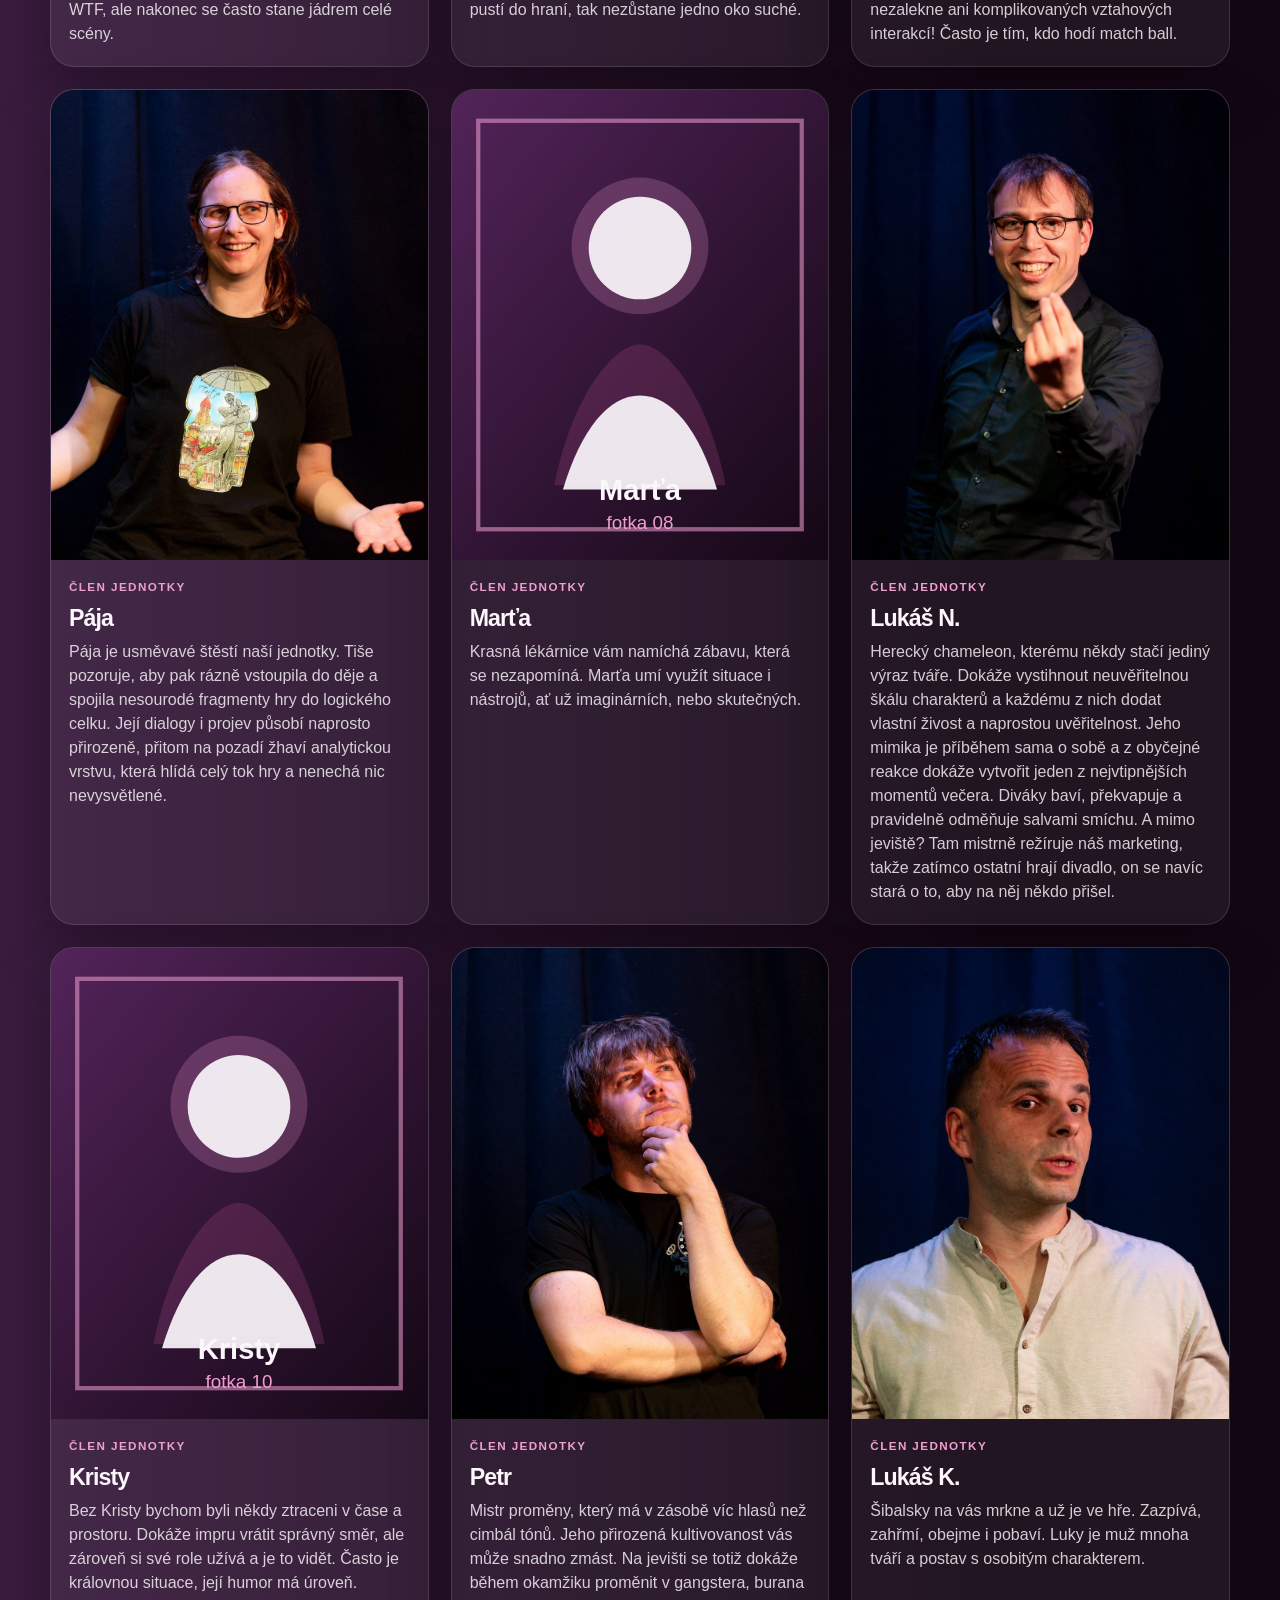
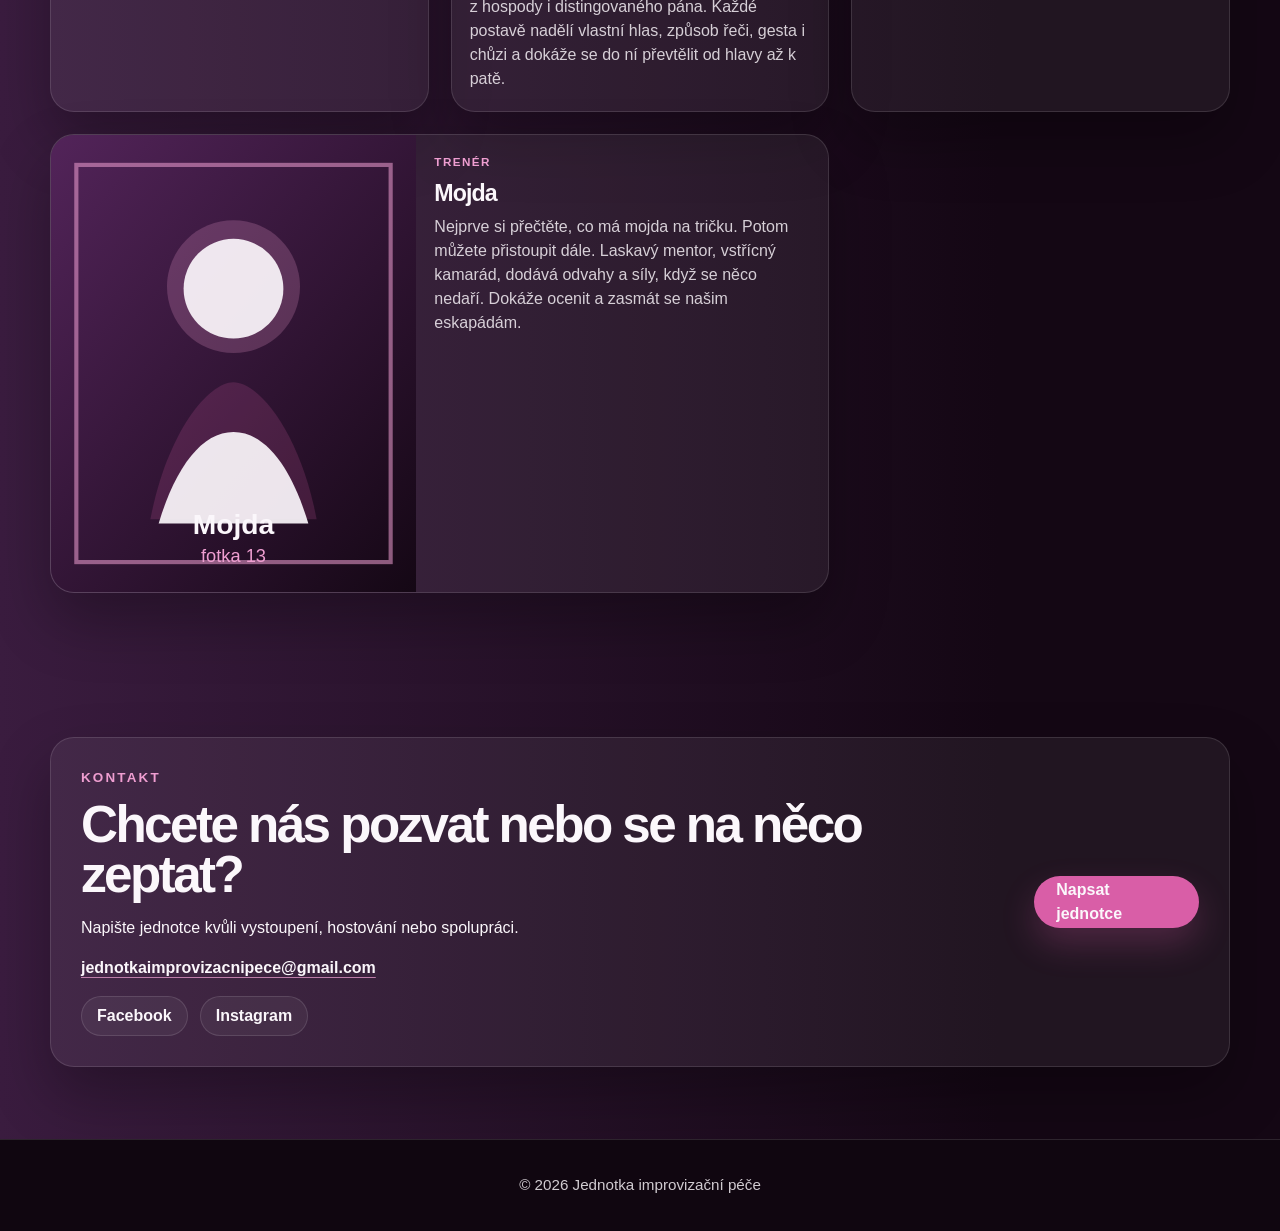
==== commit 5ccc8c46: "Update upcoming JIP performances" ====
--- a/index.html
+++ b/index.html
@@ -150,8 +150,16 @@
               <h3>Další hraní</h3>
               <ul class="upcoming-events">
                 <li>
-                  <time datetime="2026-12-06T19:00:00+01:00">6. 12. 2026 · 19:00</time>
-                  <span><strong>Adventní detektivka</strong><small>Music Lab, Opletalova 1, Brno</small></span>
+                  <time datetime="2026-12-06">6. 12. 2026</time>
+                  <span><small>Music Lab</small></span>
+                </li>
+                <li>
+                  <time datetime="2027-02-08">8. 2. 2027</time>
+                  <span><small>Lumos</small></span>
+                </li>
+                <li>
+                  <time datetime="2027-03-05">5.–6. 3. 2027</time>
+                  <span><small>Luxembourg</small></span>
                 </li>
                 <li>
                   <time datetime="2027-04-14">14. 4. 2027</time>
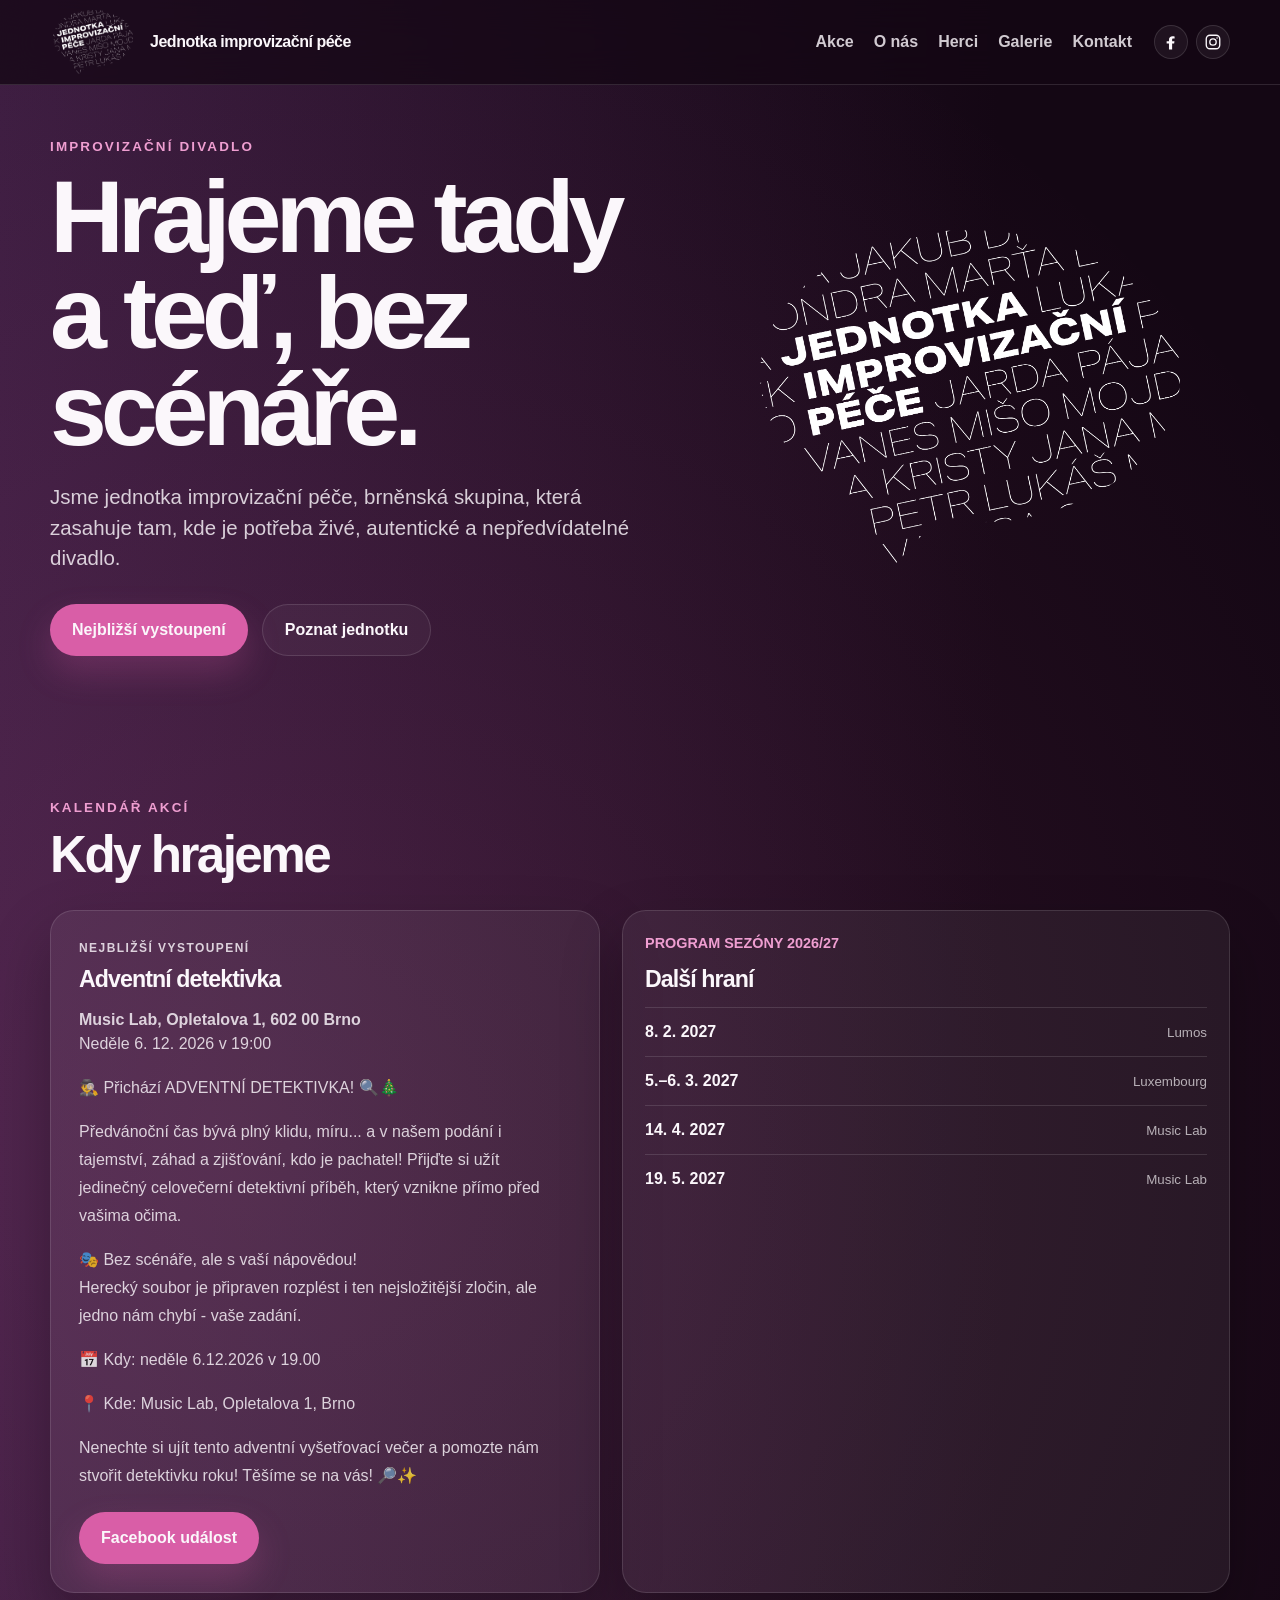
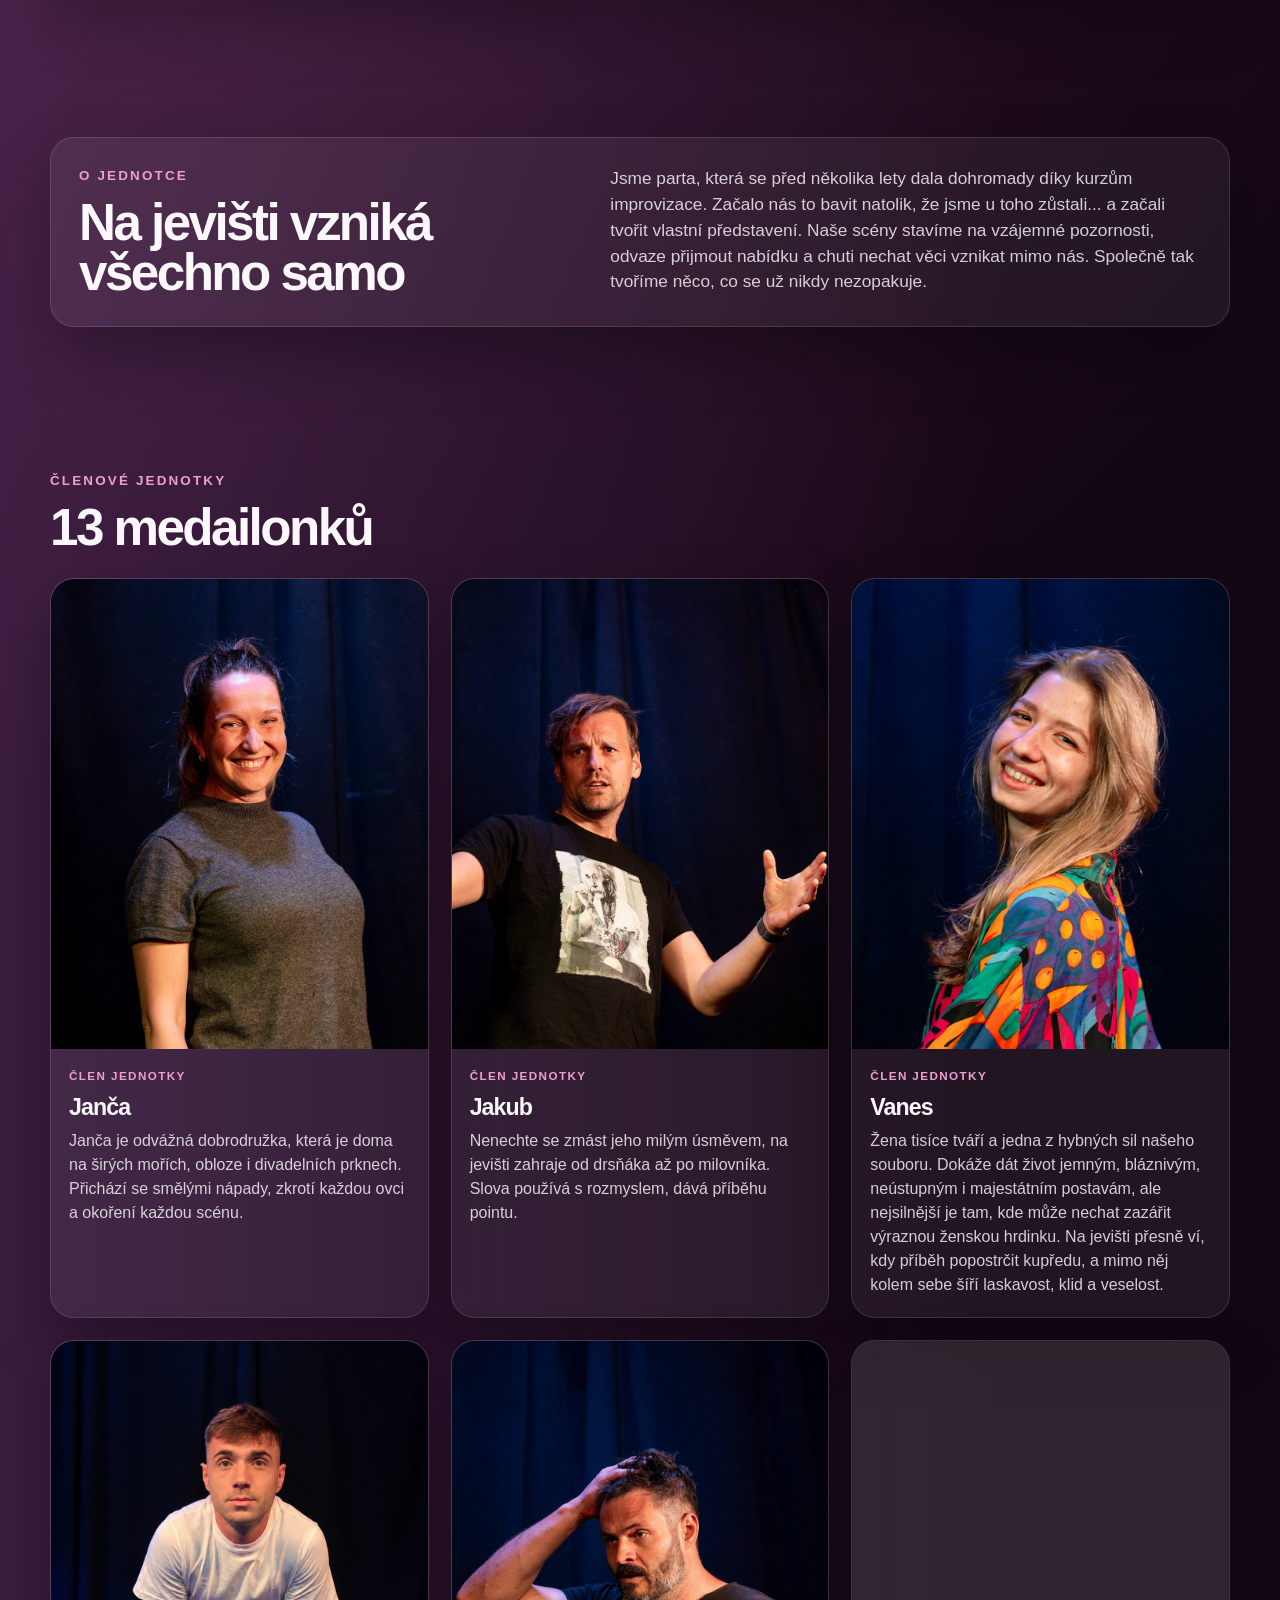
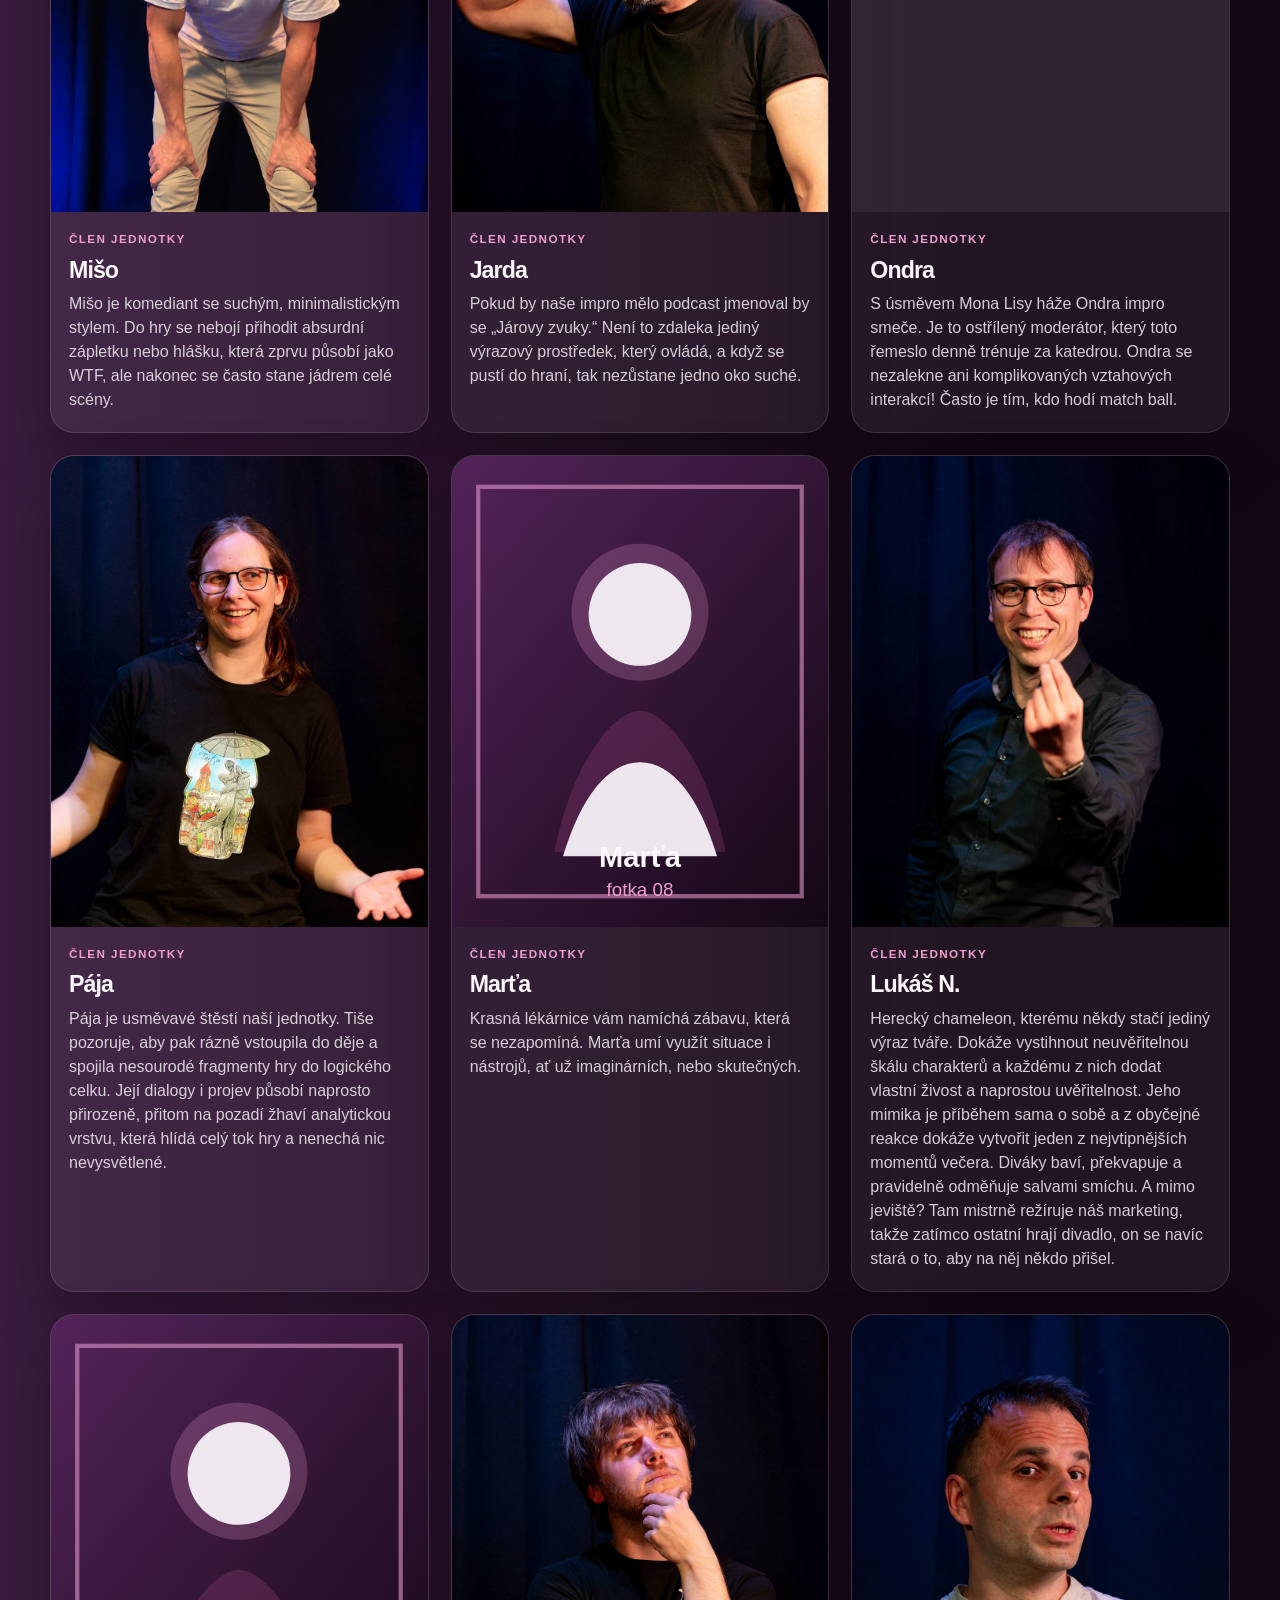
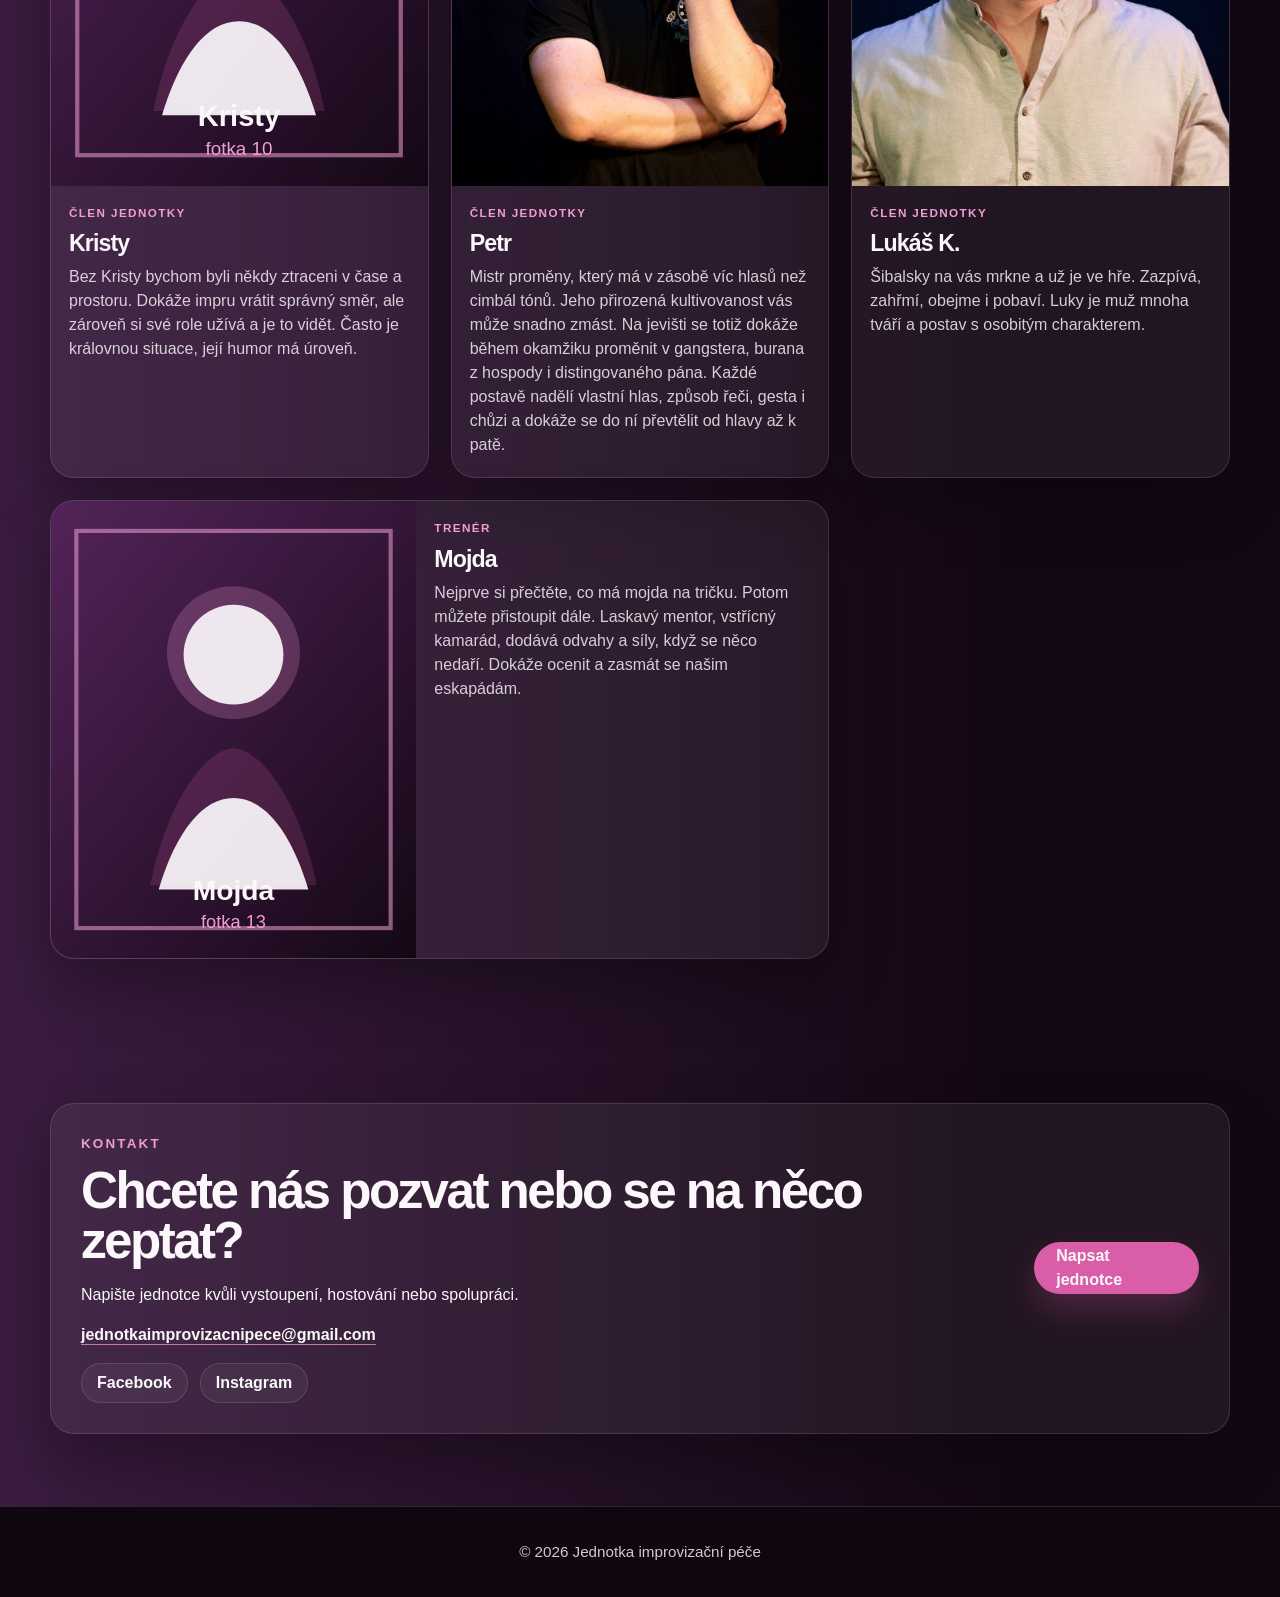
==== commit f7fd69a4: "Update featured Adventní detektivka" ====
--- a/index.html
+++ b/index.html
@@ -50,8 +50,10 @@
     {
       "@context": "https://schema.org",
       "@type": "TheaterEvent",
-      "name": "Superscene: Souboj příběhů",
-      "startDate": "2026-11-10T19:00:00+01:00",
+      "name": "Adventní detektivka",
+      "startDate": "2026-12-06T19:00:00+01:00",
+      "url": "https://www.facebook.com/events/1620472513104789/",
+      "description": "🕵️‍♂️ Přichází ADVENTNÍ DETEKTIVKA! 🔍🎄\n\nPředvánoční čas bývá plný klidu, míru... a v našem podání i tajemství, záhad a zjišťování, kdo je pachatel! Přijďte si užít jedinečný celovečerní detektivní příběh, který vznikne přímo před vašima očima.\n\n🎭 Bez scénáře, ale s vaší nápovědou!\nHerecký soubor je připraven rozplést i ten nejsložitější zločin, ale jedno nám chybí - vaše zadání.\n\n📅 Kdy: neděle 6.12.2026 v 19.00\n\n📍 Kde: Music Lab, Opletalova 1, Brno\n\nNenechte si ujít tento adventní vyšetřovací večer a pomozte nám stvořit detektivku roku! Těšíme se na vás! 🔎✨",
       "eventStatus": "https://schema.org/EventScheduled",
       "eventAttendanceMode": "https://schema.org/OfflineEventAttendanceMode",
       "location": {
@@ -140,8 +142,17 @@
         <div class="events-layout">
           <article class="next-event">
             <p class="next-event-label">nejbližší vystoupení</p>
-            <h3>Superscene: Souboj příběhů</h3>
-            <p><strong>Music Lab, Opletalova 1, 602 00 Brno</strong><br><time datetime="2026-11-10T19:00:00+01:00">Úterý 10. 11. 2026 v 19:00</time></p>
+            <h3>Adventní detektivka</h3>
+            <p><strong>Music Lab, Opletalova 1, 602 00 Brno</strong><br><time datetime="2026-12-06T19:00:00+01:00">Neděle 6. 12. 2026 v 19:00</time></p>
+            <div class="event-description">
+              <p>🕵️‍♂️ Přichází ADVENTNÍ DETEKTIVKA! 🔍🎄</p>
+              <p>Předvánoční čas bývá plný klidu, míru... a v našem podání i tajemství, záhad a zjišťování, kdo je pachatel! Přijďte si užít jedinečný celovečerní detektivní příběh, který vznikne přímo před vašima očima.</p>
+              <p>🎭 Bez scénáře, ale s vaší nápovědou!<br>Herecký soubor je připraven rozplést i ten nejsložitější zločin, ale jedno nám chybí - vaše zadání.</p>
+              <p>📅 Kdy: neděle 6.12.2026 v 19.00</p>
+              <p>📍 Kde: Music Lab, Opletalova 1, Brno</p>
+              <p>Nenechte si ujít tento adventní vyšetřovací večer a pomozte nám stvořit detektivku roku! Těšíme se na vás! 🔎✨</p>
+            </div>
+            <a href="https://www.facebook.com/events/1620472513104789/" class="button button-primary">Facebook událost</a>
           </article>
 
           <div class="events-list">
@@ -149,10 +160,7 @@
               <p class="event-date">PROGRAM SEZÓNY 2026/27</p>
               <h3>Další hraní</h3>
               <ul class="upcoming-events">
-                <li>
-                  <time datetime="2026-12-06">6. 12. 2026</time>
-                  <span><small>Music Lab</small></span>
-                </li>
+
                 <li>
                   <time datetime="2027-02-08">8. 2. 2027</time>
                   <span><small>Lumos</small></span>
@@ -388,7 +396,7 @@
 
       if (!followingEvent) {
         nextEvent.querySelector('h3').textContent = 'Další akci připravujeme';
-        nextEvent.querySelectorAll('p:not(.next-event-label), a').forEach((element) => element.remove());
+        nextEvent.querySelectorAll('p:not(.next-event-label), .event-description, a').forEach((element) => element.remove());
         eventData?.remove();
         return;
       }
@@ -397,7 +405,7 @@
       const title = followingEvent.querySelector('strong')?.textContent || 'Impro show';
       const location = followingEvent.querySelector('small')?.textContent || '';
       nextEvent.querySelector('h3').textContent = title;
-      nextEvent.querySelectorAll('p:not(.next-event-label), a').forEach((element) => element.remove());
+      nextEvent.querySelectorAll('p:not(.next-event-label), .event-description, a').forEach((element) => element.remove());
 
       const details = document.createElement('p');
       const place = document.createElement('strong');
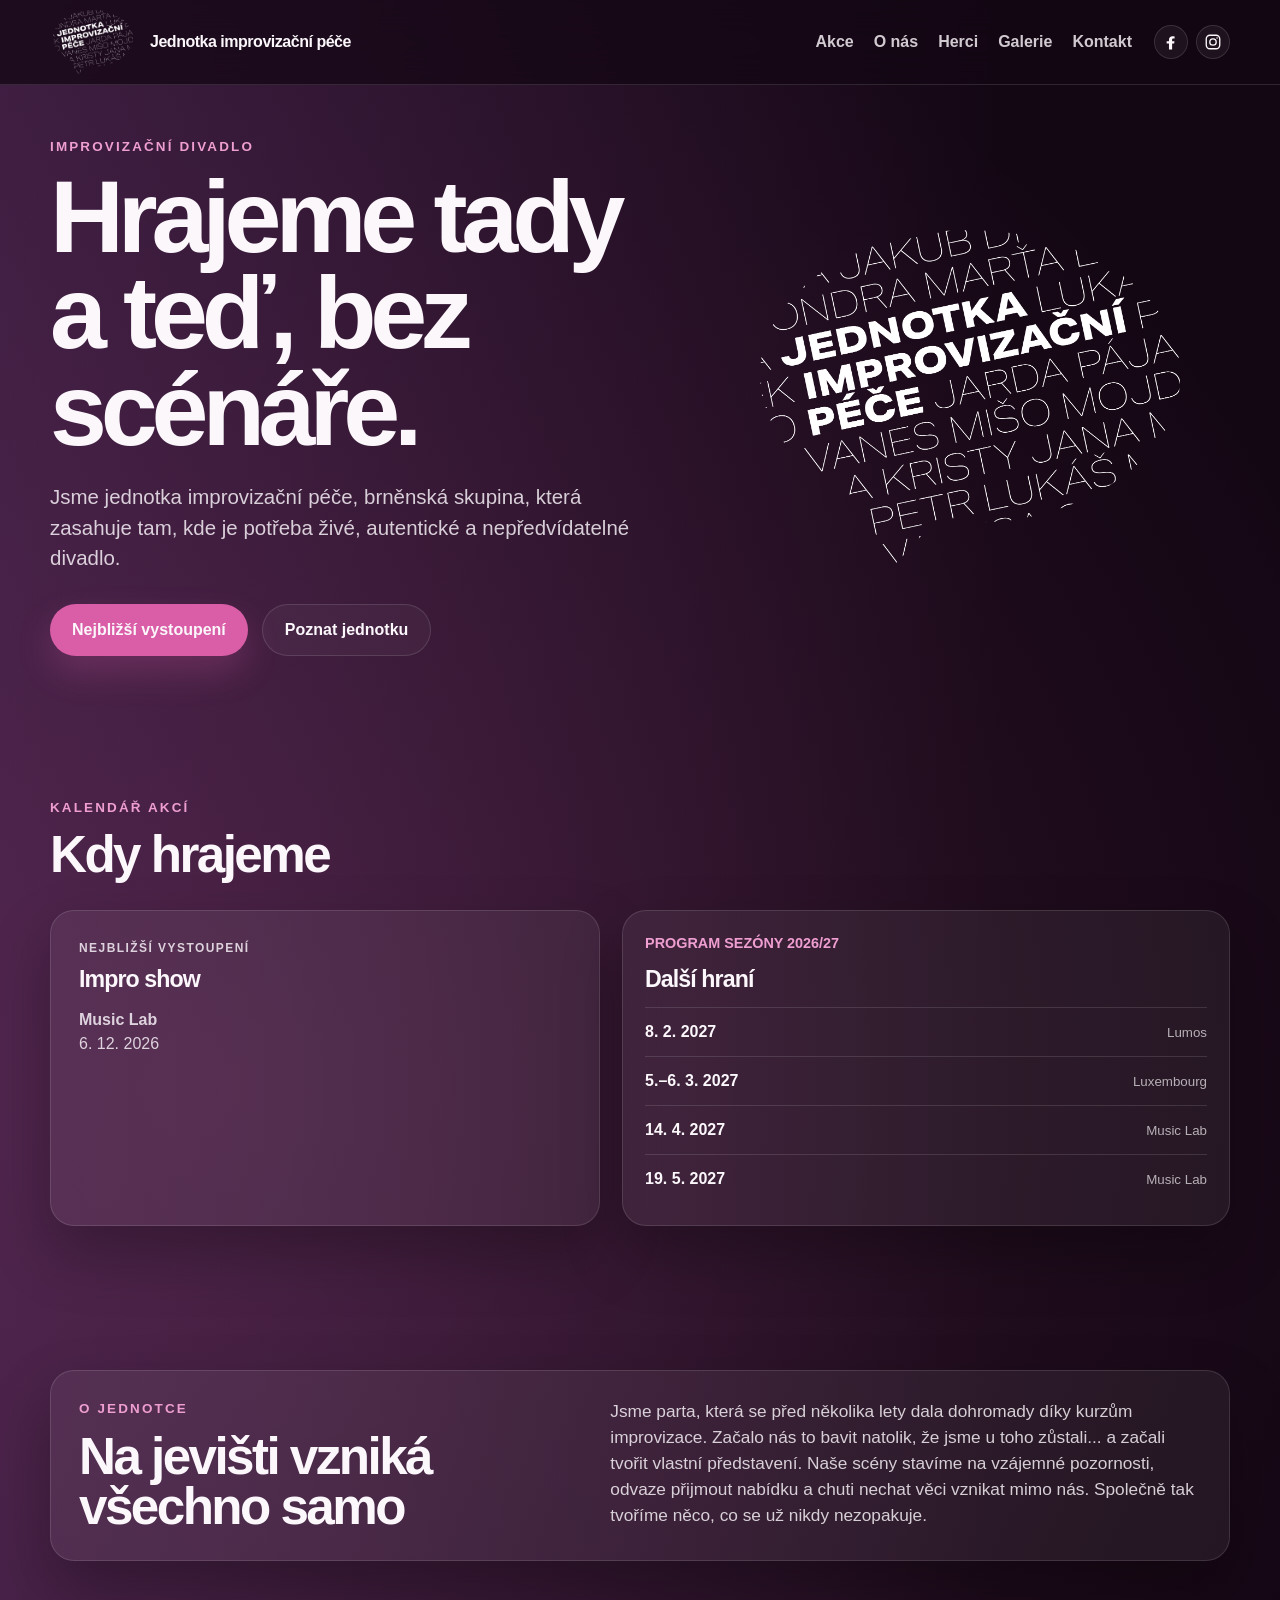
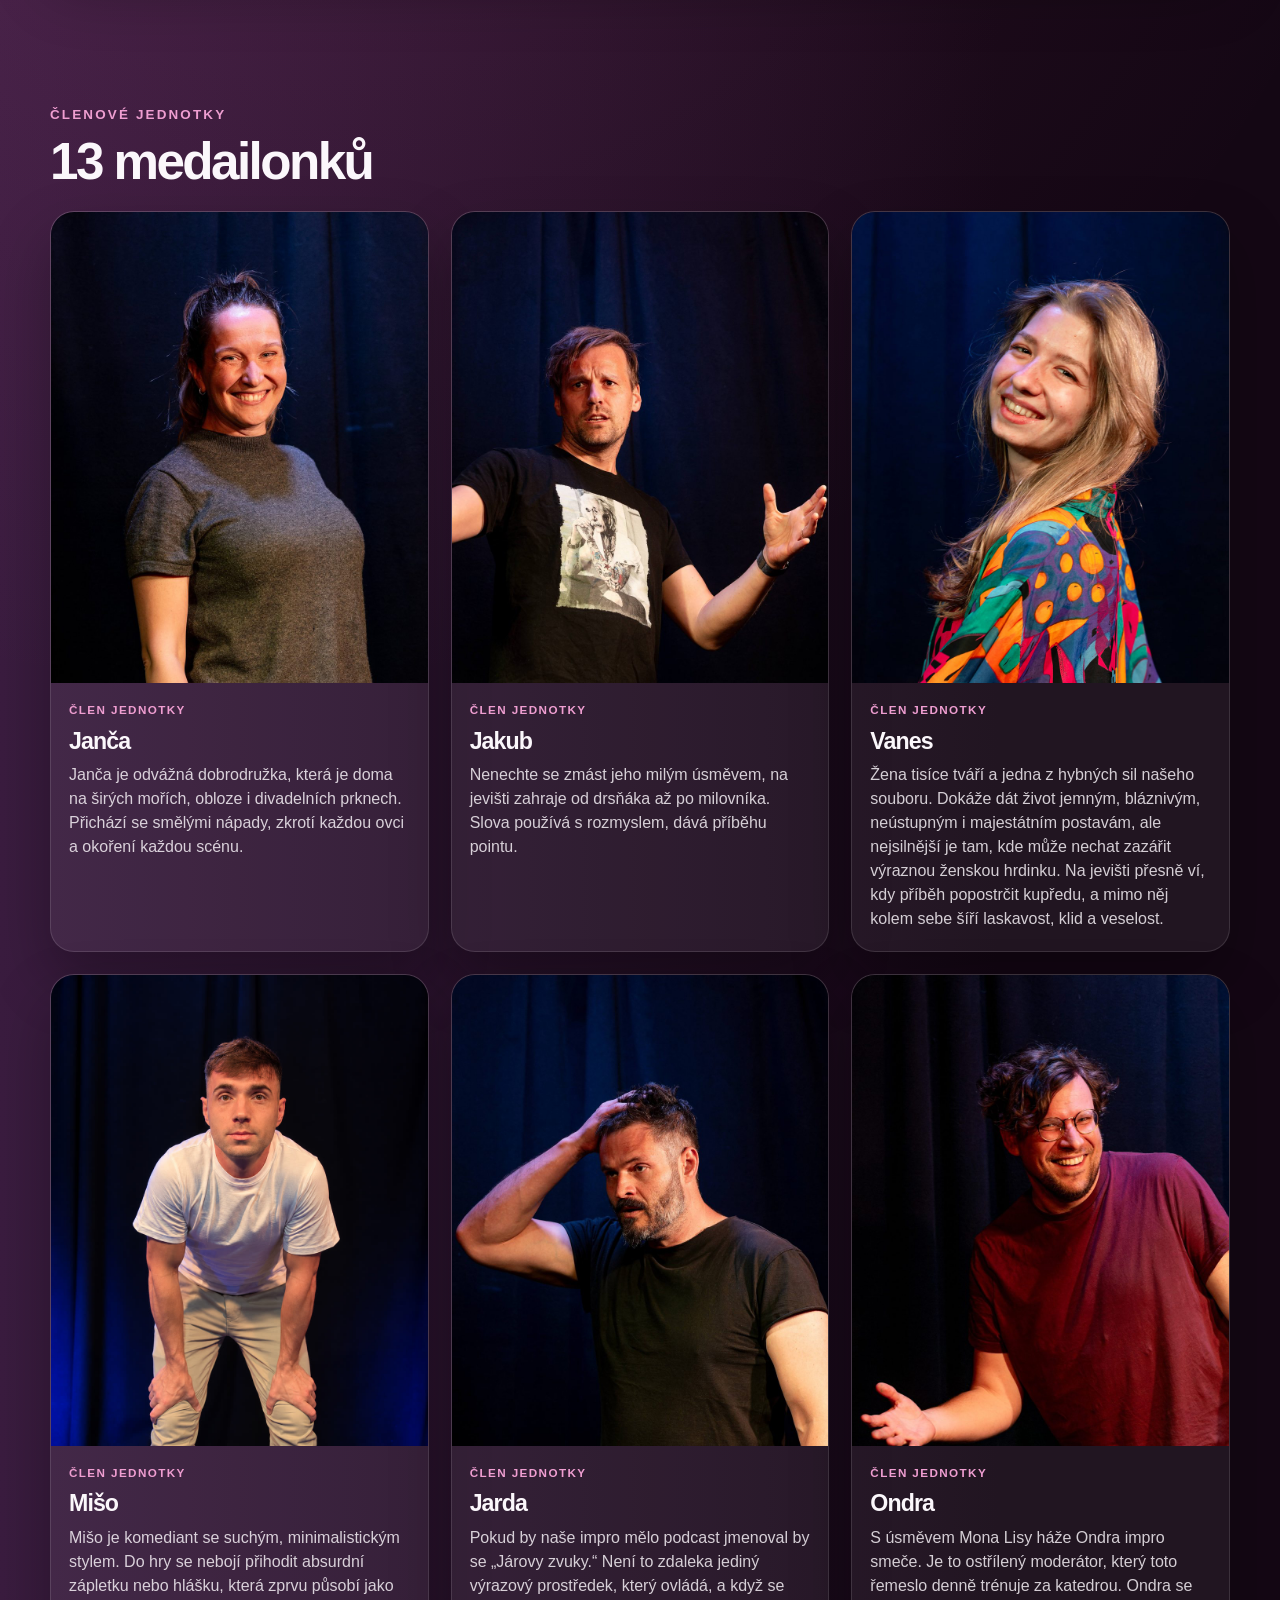
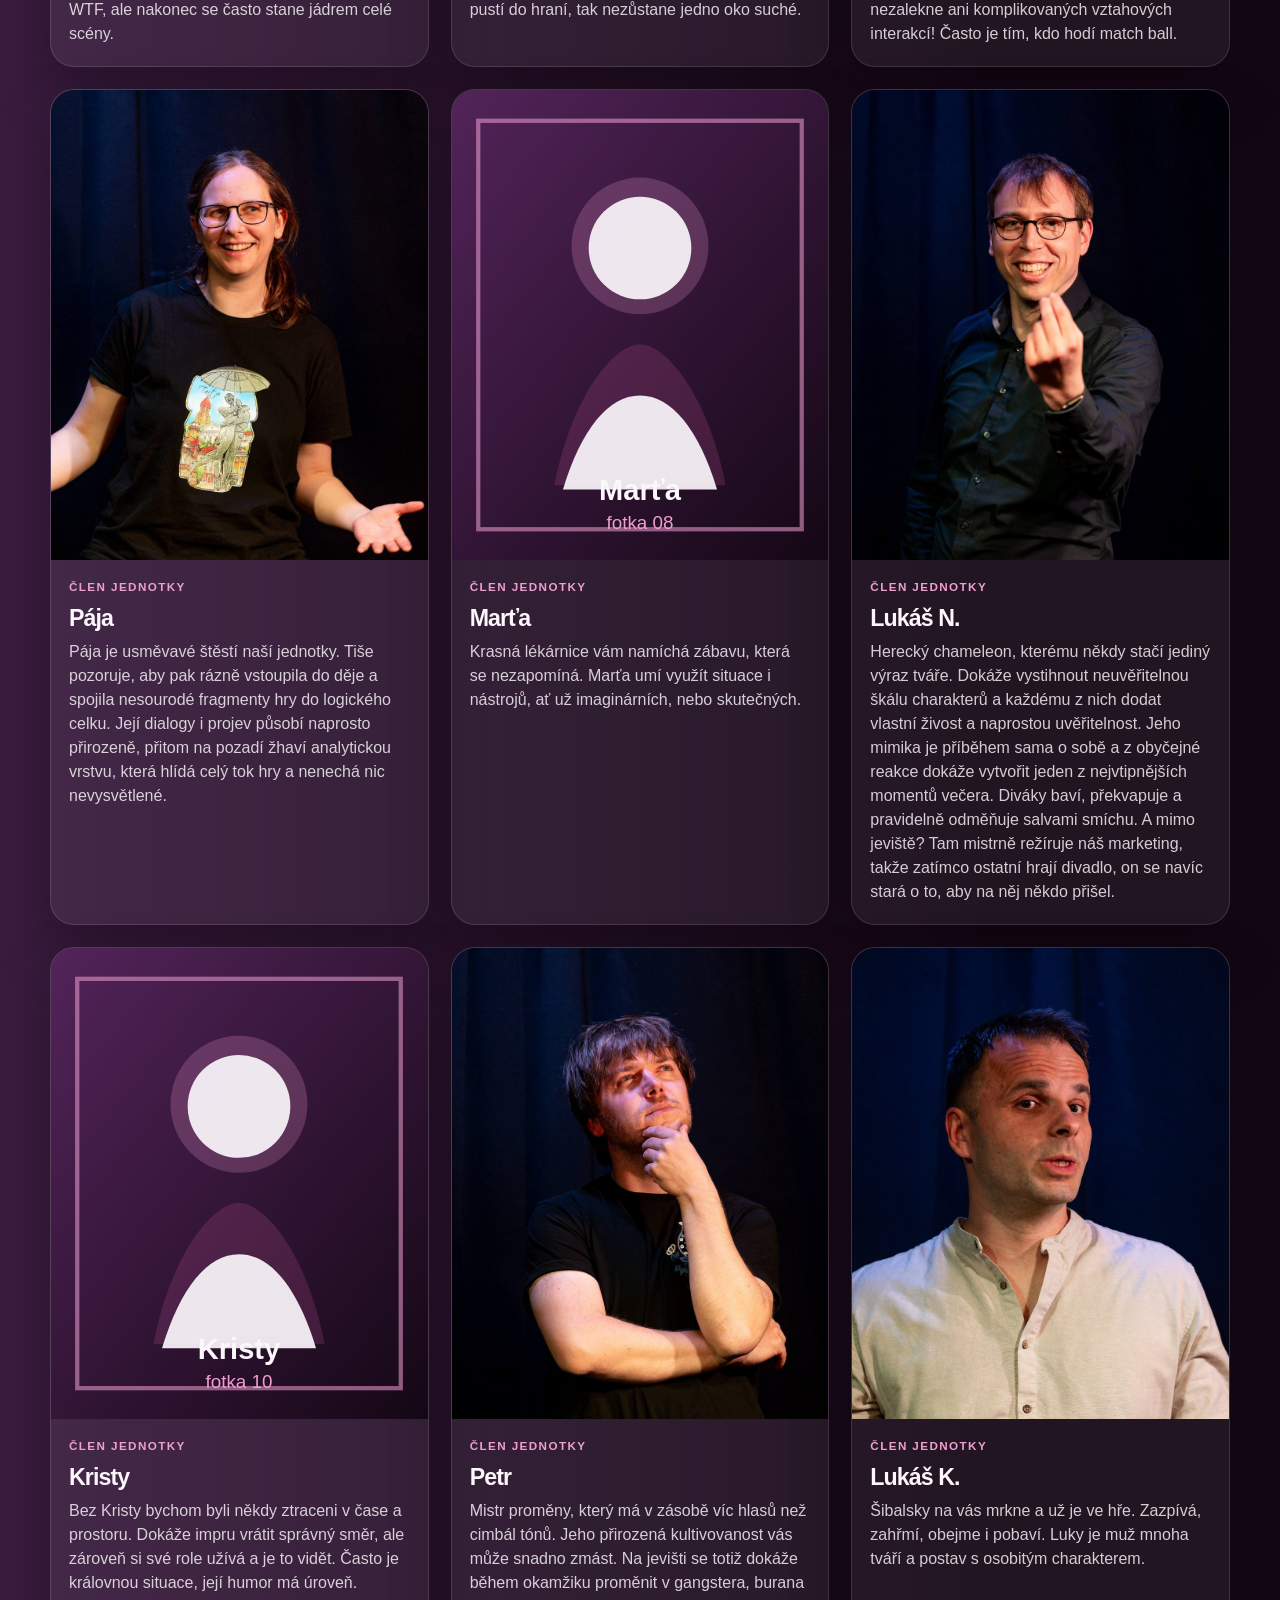
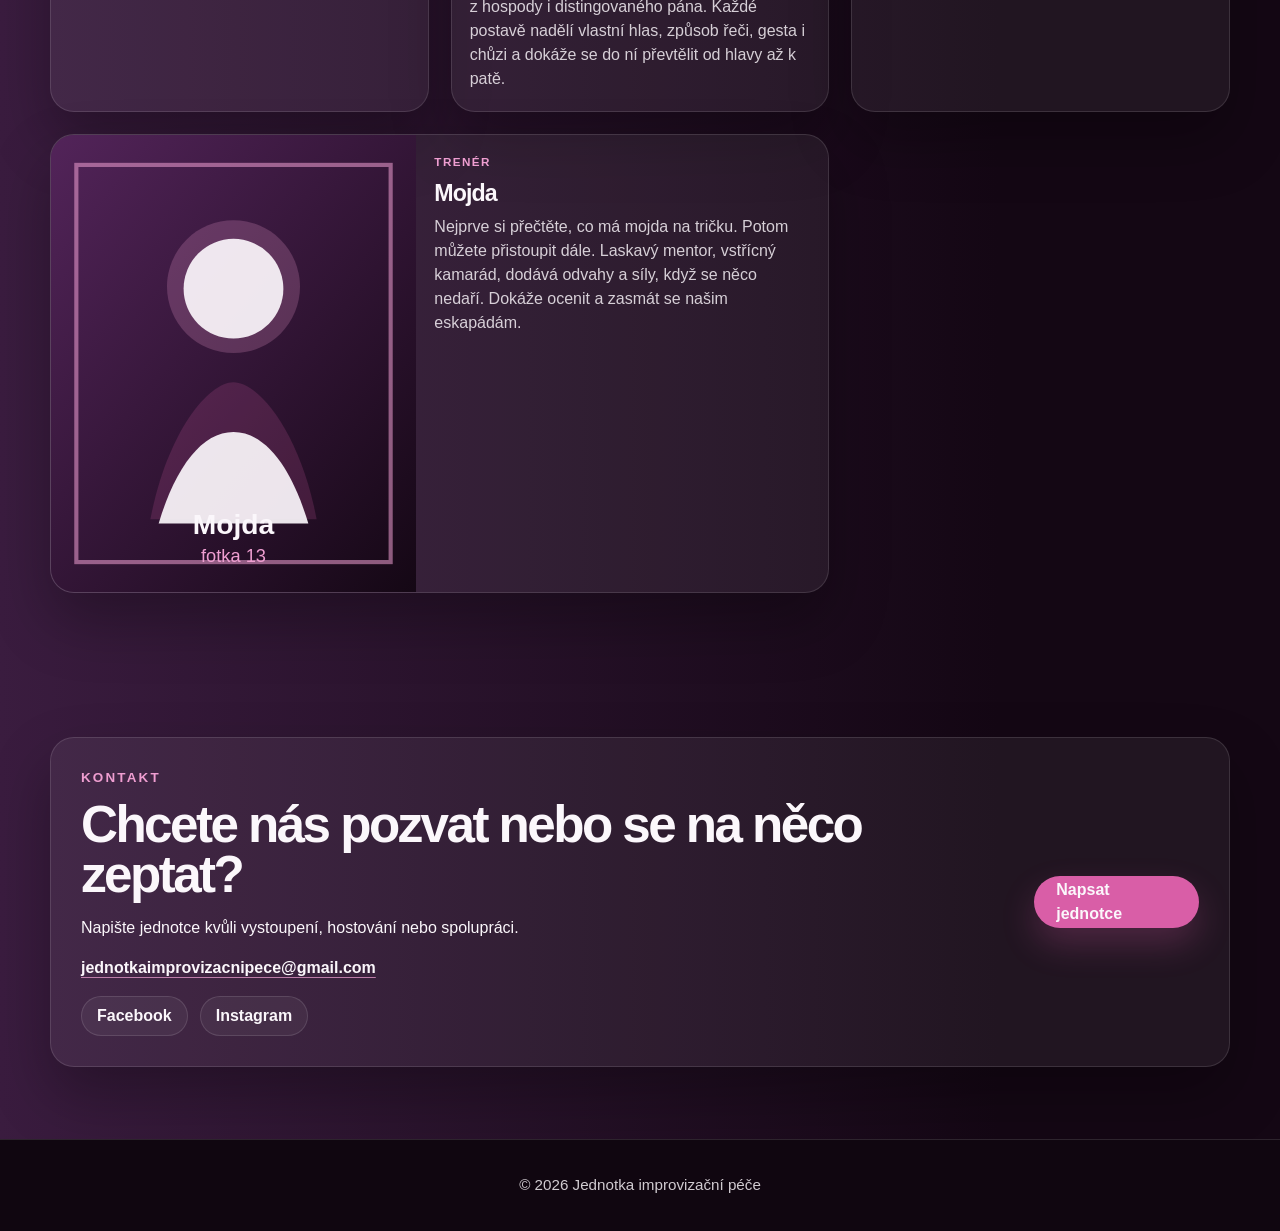
==== commit 14a58bf8: "Update next JIP performance" ====
--- a/index.html
+++ b/index.html
@@ -50,10 +50,10 @@
     {
       "@context": "https://schema.org",
       "@type": "TheaterEvent",
-      "name": "Adventní detektivka",
-      "startDate": "2026-12-06T19:00:00+01:00",
-      "url": "https://www.facebook.com/events/1620472513104789/",
-      "description": "🕵️‍♂️ Přichází ADVENTNÍ DETEKTIVKA! 🔍🎄\n\nPředvánoční čas bývá plný klidu, míru... a v našem podání i tajemství, záhad a zjišťování, kdo je pachatel! Přijďte si užít jedinečný celovečerní detektivní příběh, který vznikne přímo před vašima očima.\n\n🎭 Bez scénáře, ale s vaší nápovědou!\nHerecký soubor je připraven rozplést i ten nejsložitější zločin, ale jedno nám chybí - vaše zadání.\n\n📅 Kdy: neděle 6.12.2026 v 19.00\n\n📍 Kde: Music Lab, Opletalova 1, Brno\n\nNenechte si ujít tento adventní vyšetřovací večer a pomozte nám stvořit detektivku roku! Těšíme se na vás! 🔎✨",
+      "name": "Superscene: Souboj příběhů",
+      "startDate": "2026-11-10T19:00:00+01:00",
+      "url": "https://www.facebook.com/profile.php?id=61578444160974",
+      "description": "Superscene: Souboj příběhů\nMusic Lab\nOpletalova 1\nBrno\núterý\n10.11.2026\n19.00",
       "eventStatus": "https://schema.org/EventScheduled",
       "eventAttendanceMode": "https://schema.org/OfflineEventAttendanceMode",
       "location": {
@@ -62,7 +62,6 @@
         "address": {
           "@type": "PostalAddress",
           "streetAddress": "Opletalova 1",
-          "postalCode": "602 00",
           "addressLocality": "Brno",
           "addressCountry": "CZ"
         }
@@ -142,17 +141,14 @@
         <div class="events-layout">
           <article class="next-event">
             <p class="next-event-label">nejbližší vystoupení</p>
-            <h3>Adventní detektivka</h3>
-            <p><strong>Music Lab, Opletalova 1, 602 00 Brno</strong><br><time datetime="2026-12-06T19:00:00+01:00">Neděle 6. 12. 2026 v 19:00</time></p>
+            <h3>Superscene: Souboj příběhů</h3>
+            <p><strong>Music Lab, Opletalova 1, Brno</strong><br><time datetime="2026-11-10T19:00:00+01:00">Úterý 10. 11. 2026 v 19:00</time></p>
             <div class="event-description">
-              <p>🕵️‍♂️ Přichází ADVENTNÍ DETEKTIVKA! 🔍🎄</p>
-              <p>Předvánoční čas bývá plný klidu, míru... a v našem podání i tajemství, záhad a zjišťování, kdo je pachatel! Přijďte si užít jedinečný celovečerní detektivní příběh, který vznikne přímo před vašima očima.</p>
-              <p>🎭 Bez scénáře, ale s vaší nápovědou!<br>Herecký soubor je připraven rozplést i ten nejsložitější zločin, ale jedno nám chybí - vaše zadání.</p>
-              <p>📅 Kdy: neděle 6.12.2026 v 19.00</p>
-              <p>📍 Kde: Music Lab, Opletalova 1, Brno</p>
-              <p>Nenechte si ujít tento adventní vyšetřovací večer a pomozte nám stvořit detektivku roku! Těšíme se na vás! 🔎✨</p>
-            </div>
-            <a href="https://www.facebook.com/events/1620472513104789/" class="button button-primary">Facebook událost</a>
+              <p>Superscene: Souboj příběhů</p>
+              <p>Music Lab<br>Opletalova 1<br>Brno</p>
+              <p>úterý<br>10.11.2026<br>19.00</p>
+            </div>
+            <a href="https://www.facebook.com/profile.php?id=61578444160974" class="button button-primary">Facebook událost</a>
           </article>
 
           <div class="events-list">
@@ -160,7 +156,10 @@
               <p class="event-date">PROGRAM SEZÓNY 2026/27</p>
               <h3>Další hraní</h3>
               <ul class="upcoming-events">
-
+                <li>
+                  <time datetime="2026-12-06">6. 12. 2026</time>
+                  <span><small>Music Lab</small></span>
+                </li>
                 <li>
                   <time datetime="2027-02-08">8. 2. 2027</time>
                   <span><small>Lumos</small></span>
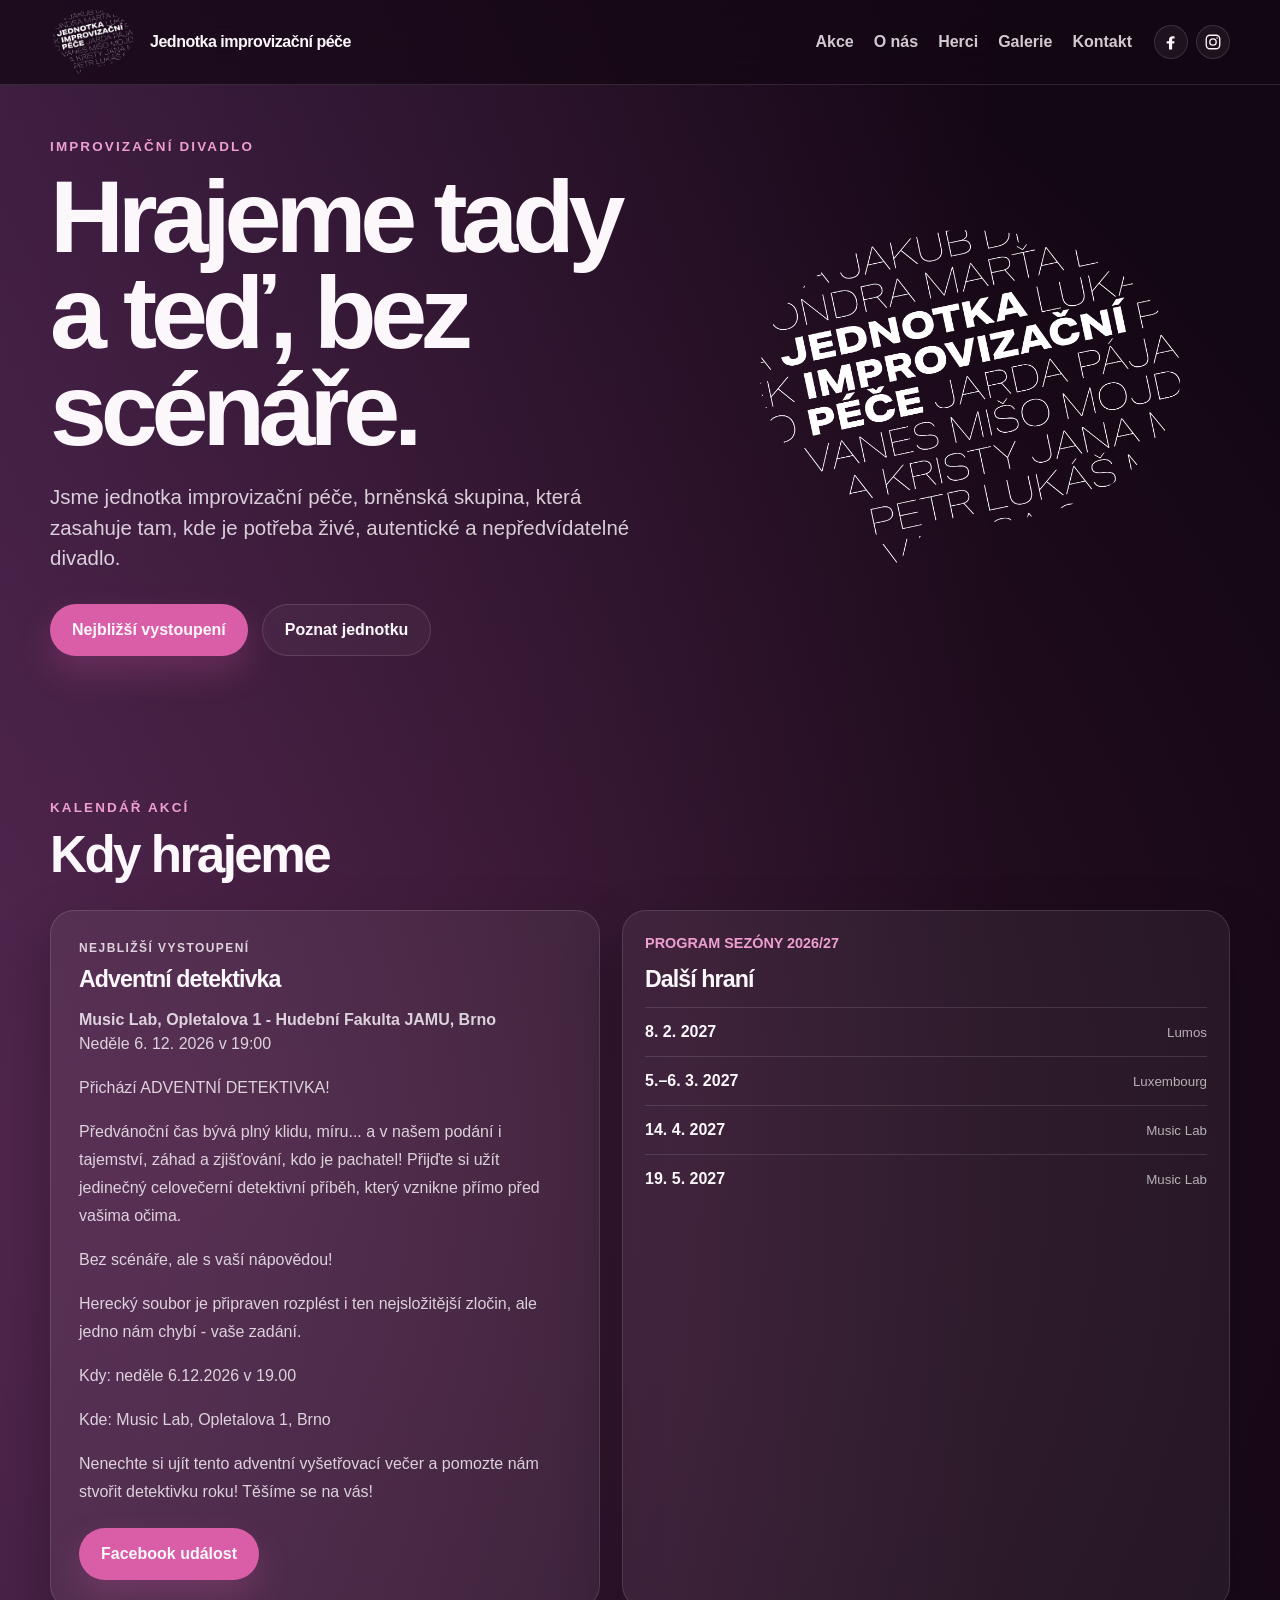
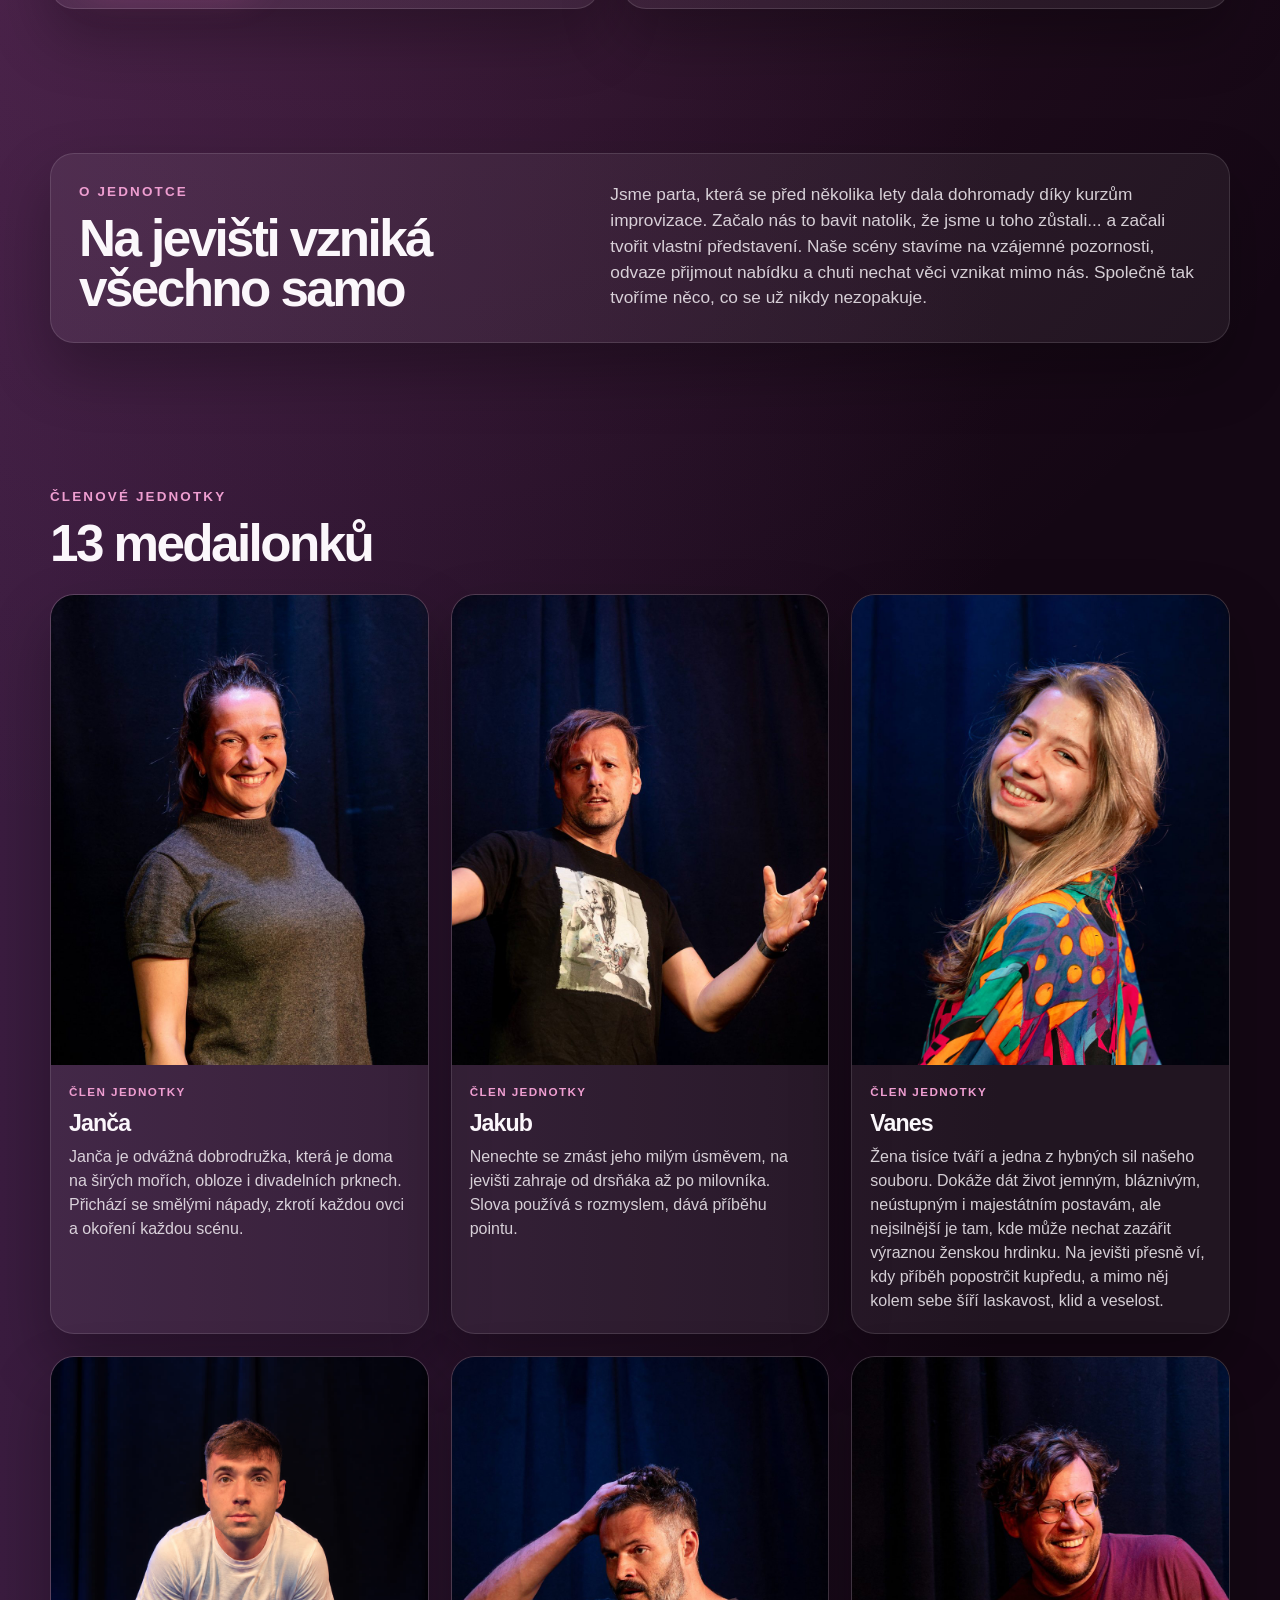
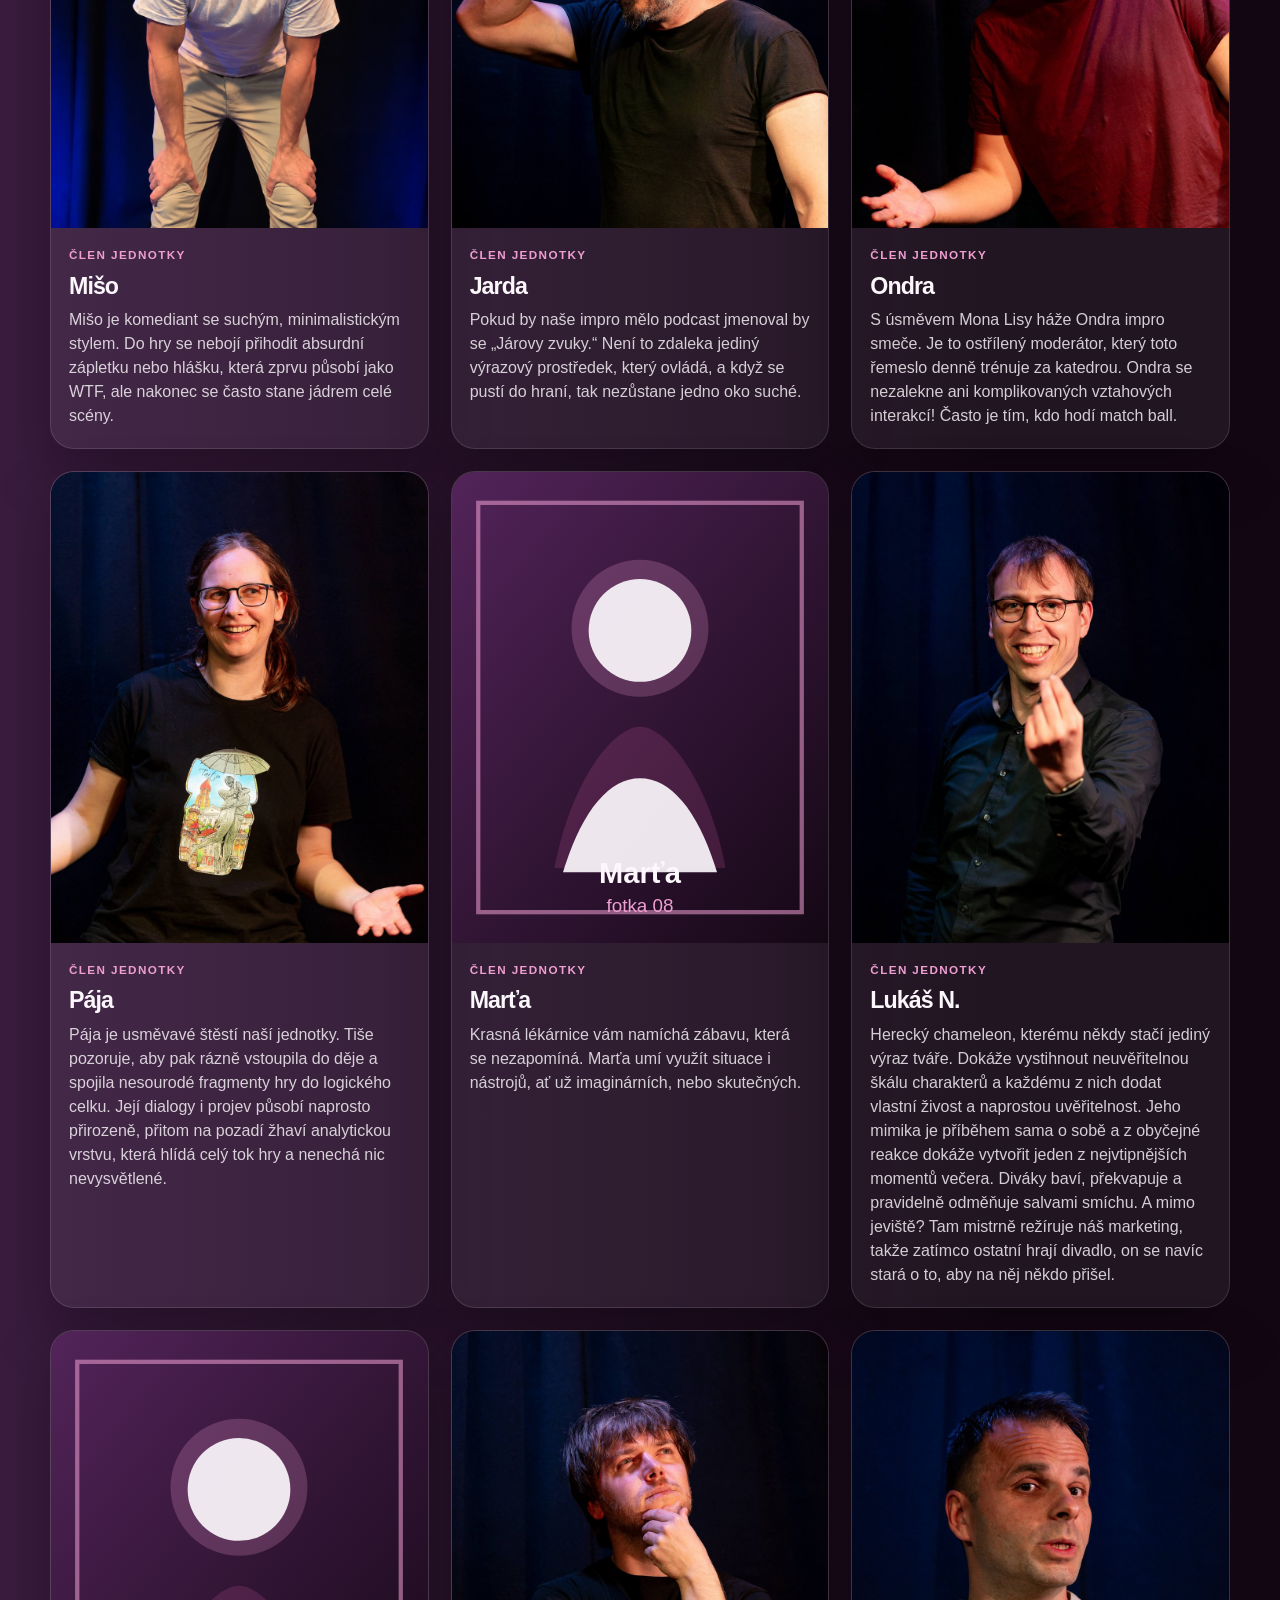
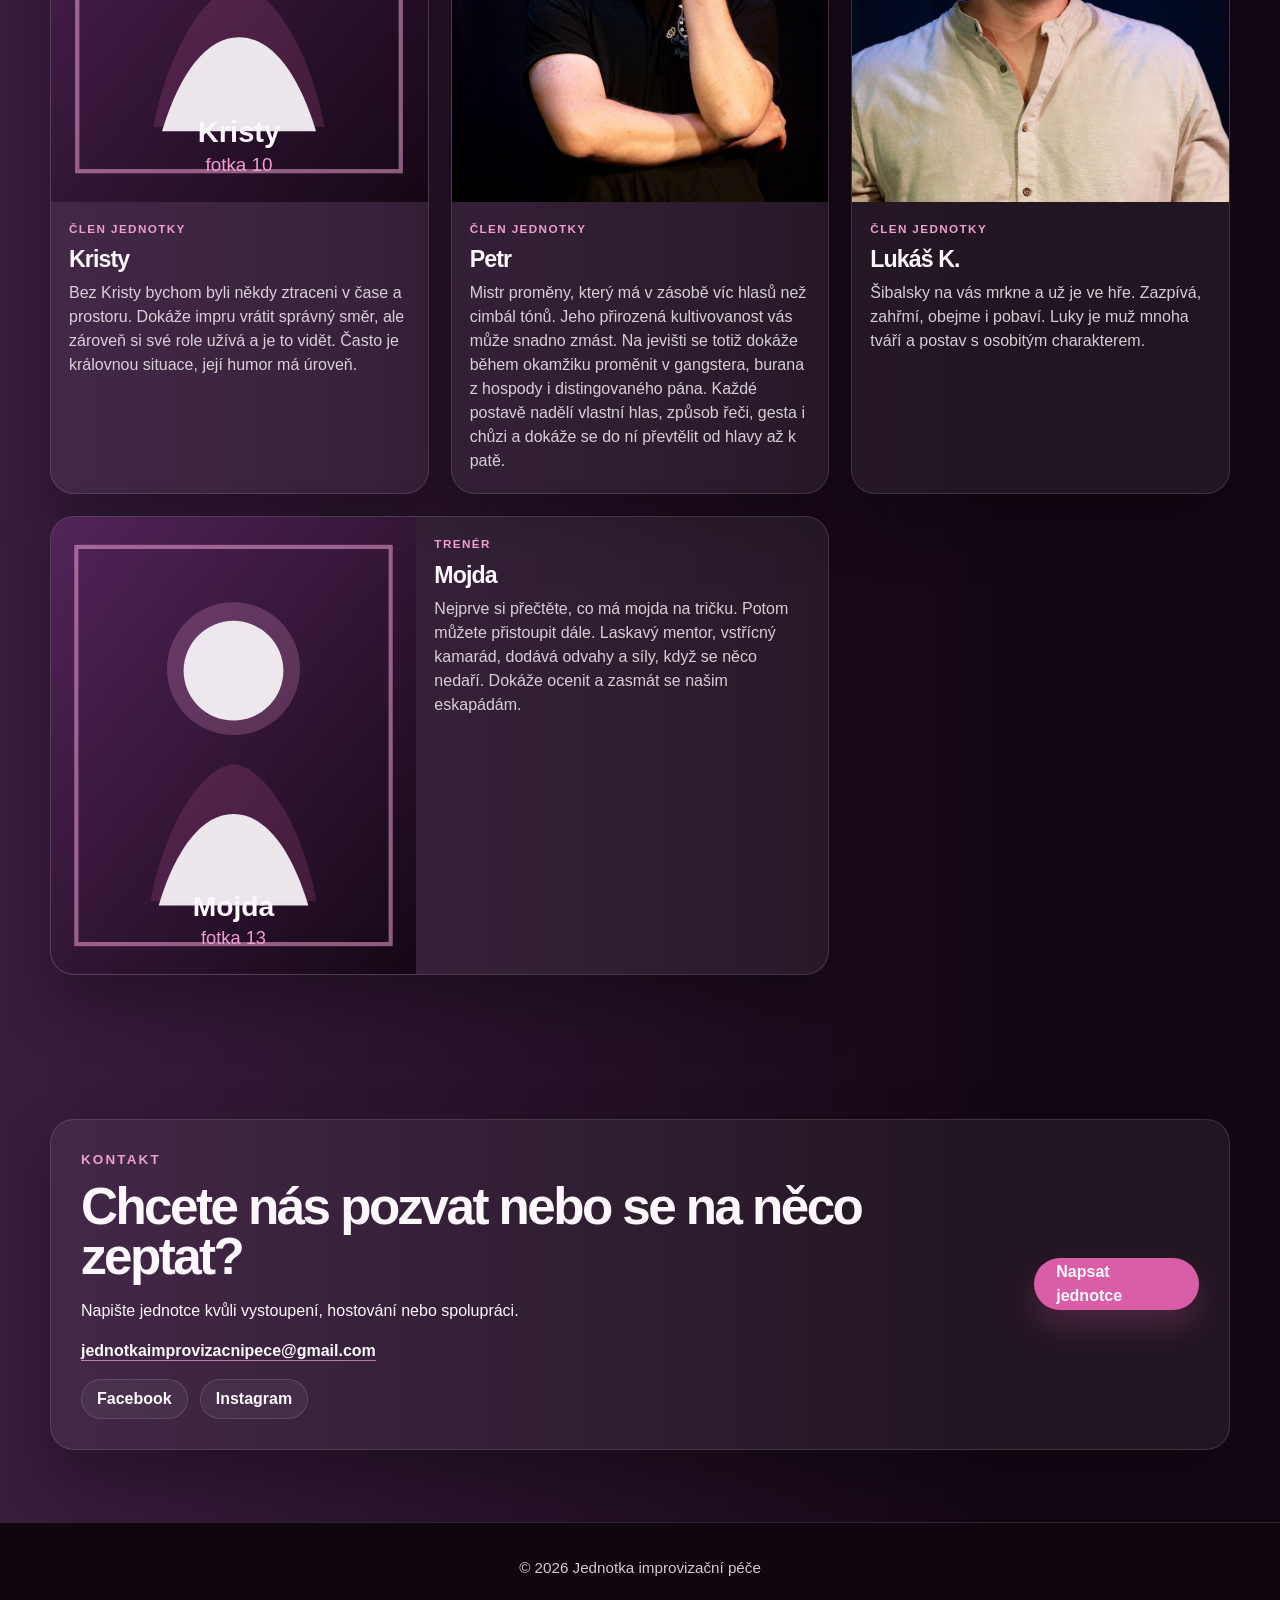
==== commit c1ae7f9d: "Update next JIP performance" ====
--- a/index.html
+++ b/index.html
@@ -50,10 +50,10 @@
     {
       "@context": "https://schema.org",
       "@type": "TheaterEvent",
-      "name": "Superscene: Souboj příběhů",
-      "startDate": "2026-11-10T19:00:00+01:00",
-      "url": "https://www.facebook.com/profile.php?id=61578444160974",
-      "description": "Superscene: Souboj příběhů\nMusic Lab\nOpletalova 1\nBrno\núterý\n10.11.2026\n19.00",
+      "name": "Adventní detektivka",
+      "startDate": "2026-12-06T19:00:00+01:00",
+      "url": "https://www.facebook.com/events/1620472513104789/",
+      "description": "Přichází ADVENTNÍ DETEKTIVKA!\n\nPředvánoční čas bývá plný klidu, míru... a v našem podání i tajemství, záhad a zjišťování, kdo je pachatel! Přijďte si užít jedinečný celovečerní detektivní příběh, který vznikne přímo před vašima očima.\n\nBez scénáře, ale s vaší nápovědou!\n\nHerecký soubor je připraven rozplést i ten nejsložitější zločin, ale jedno nám chybí - vaše zadání.\n\nKdy: neděle 6.12.2026 v 19.00\n\nKde: Music Lab, Opletalova 1, Brno\n\nNenechte si ujít tento adventní vyšetřovací večer a pomozte nám stvořit detektivku roku! Těšíme se na vás!",
       "eventStatus": "https://schema.org/EventScheduled",
       "eventAttendanceMode": "https://schema.org/OfflineEventAttendanceMode",
       "location": {
@@ -61,7 +61,7 @@
         "name": "Music Lab",
         "address": {
           "@type": "PostalAddress",
-          "streetAddress": "Opletalova 1",
+          "streetAddress": "Opletalova 1 - Hudební Fakulta JAMU",
           "addressLocality": "Brno",
           "addressCountry": "CZ"
         }
@@ -141,14 +141,18 @@
         <div class="events-layout">
           <article class="next-event">
             <p class="next-event-label">nejbližší vystoupení</p>
-            <h3>Superscene: Souboj příběhů</h3>
-            <p><strong>Music Lab, Opletalova 1, Brno</strong><br><time datetime="2026-11-10T19:00:00+01:00">Úterý 10. 11. 2026 v 19:00</time></p>
+            <h3>Adventní detektivka</h3>
+            <p><strong>Music Lab, Opletalova 1 - Hudební Fakulta JAMU, Brno</strong><br><time datetime="2026-12-06T19:00:00+01:00">Neděle 6. 12. 2026 v 19:00</time></p>
             <div class="event-description">
-              <p>Superscene: Souboj příběhů</p>
-              <p>Music Lab<br>Opletalova 1<br>Brno</p>
-              <p>úterý<br>10.11.2026<br>19.00</p>
-            </div>
-            <a href="https://www.facebook.com/profile.php?id=61578444160974" class="button button-primary">Facebook událost</a>
+              <p>Přichází ADVENTNÍ DETEKTIVKA!</p>
+              <p>Předvánoční čas bývá plný klidu, míru... a v našem podání i tajemství, záhad a zjišťování, kdo je pachatel! Přijďte si užít jedinečný celovečerní detektivní příběh, který vznikne přímo před vašima očima.</p>
+              <p>Bez scénáře, ale s vaší nápovědou!</p>
+              <p>Herecký soubor je připraven rozplést i ten nejsložitější zločin, ale jedno nám chybí - vaše zadání.</p>
+              <p>Kdy: neděle 6.12.2026 v 19.00</p>
+              <p>Kde: Music Lab, Opletalova 1, Brno</p>
+              <p>Nenechte si ujít tento adventní vyšetřovací večer a pomozte nám stvořit detektivku roku! Těšíme se na vás!</p>
+            </div>
+            <a href="https://www.facebook.com/events/1620472513104789/" class="button button-primary">Facebook událost</a>
           </article>
 
           <div class="events-list">
@@ -156,10 +160,6 @@
               <p class="event-date">PROGRAM SEZÓNY 2026/27</p>
               <h3>Další hraní</h3>
               <ul class="upcoming-events">
-                <li>
-                  <time datetime="2026-12-06">6. 12. 2026</time>
-                  <span><small>Music Lab</small></span>
-                </li>
                 <li>
                   <time datetime="2027-02-08">8. 2. 2027</time>
                   <span><small>Lumos</small></span>
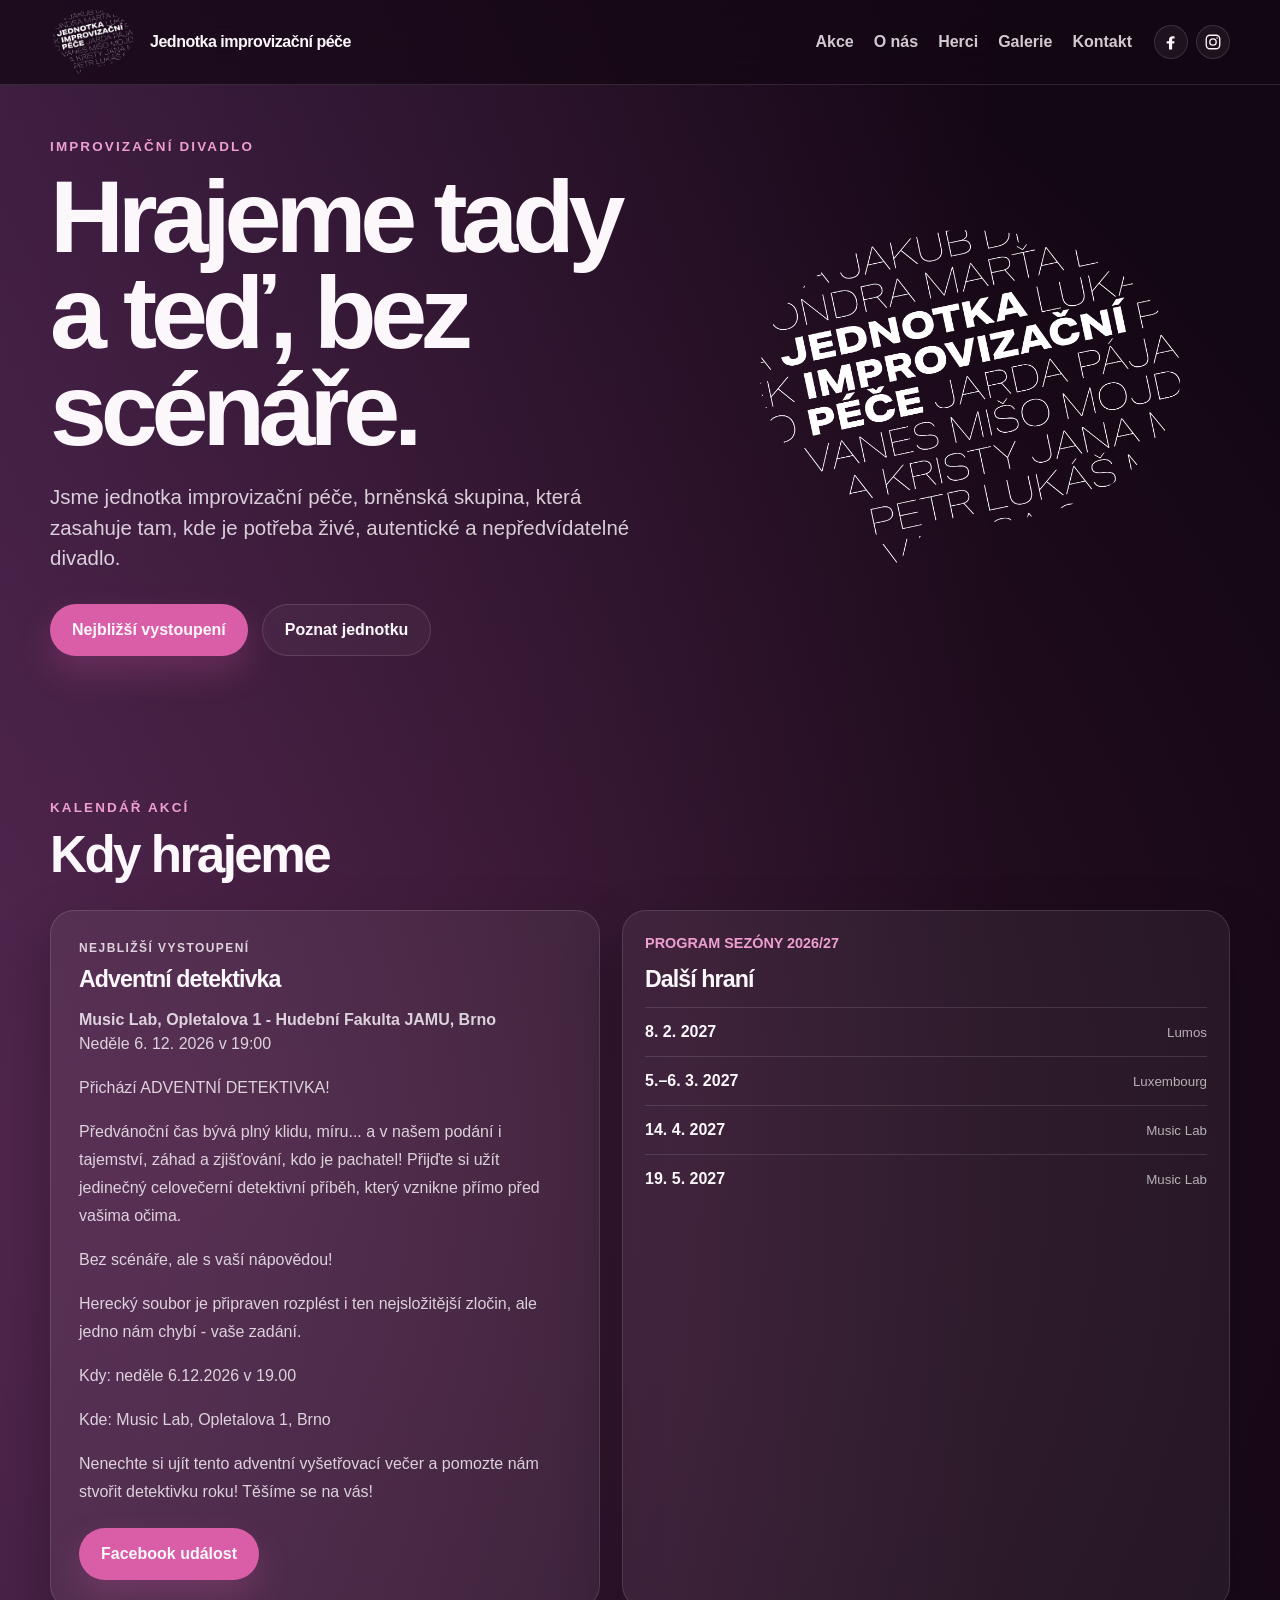
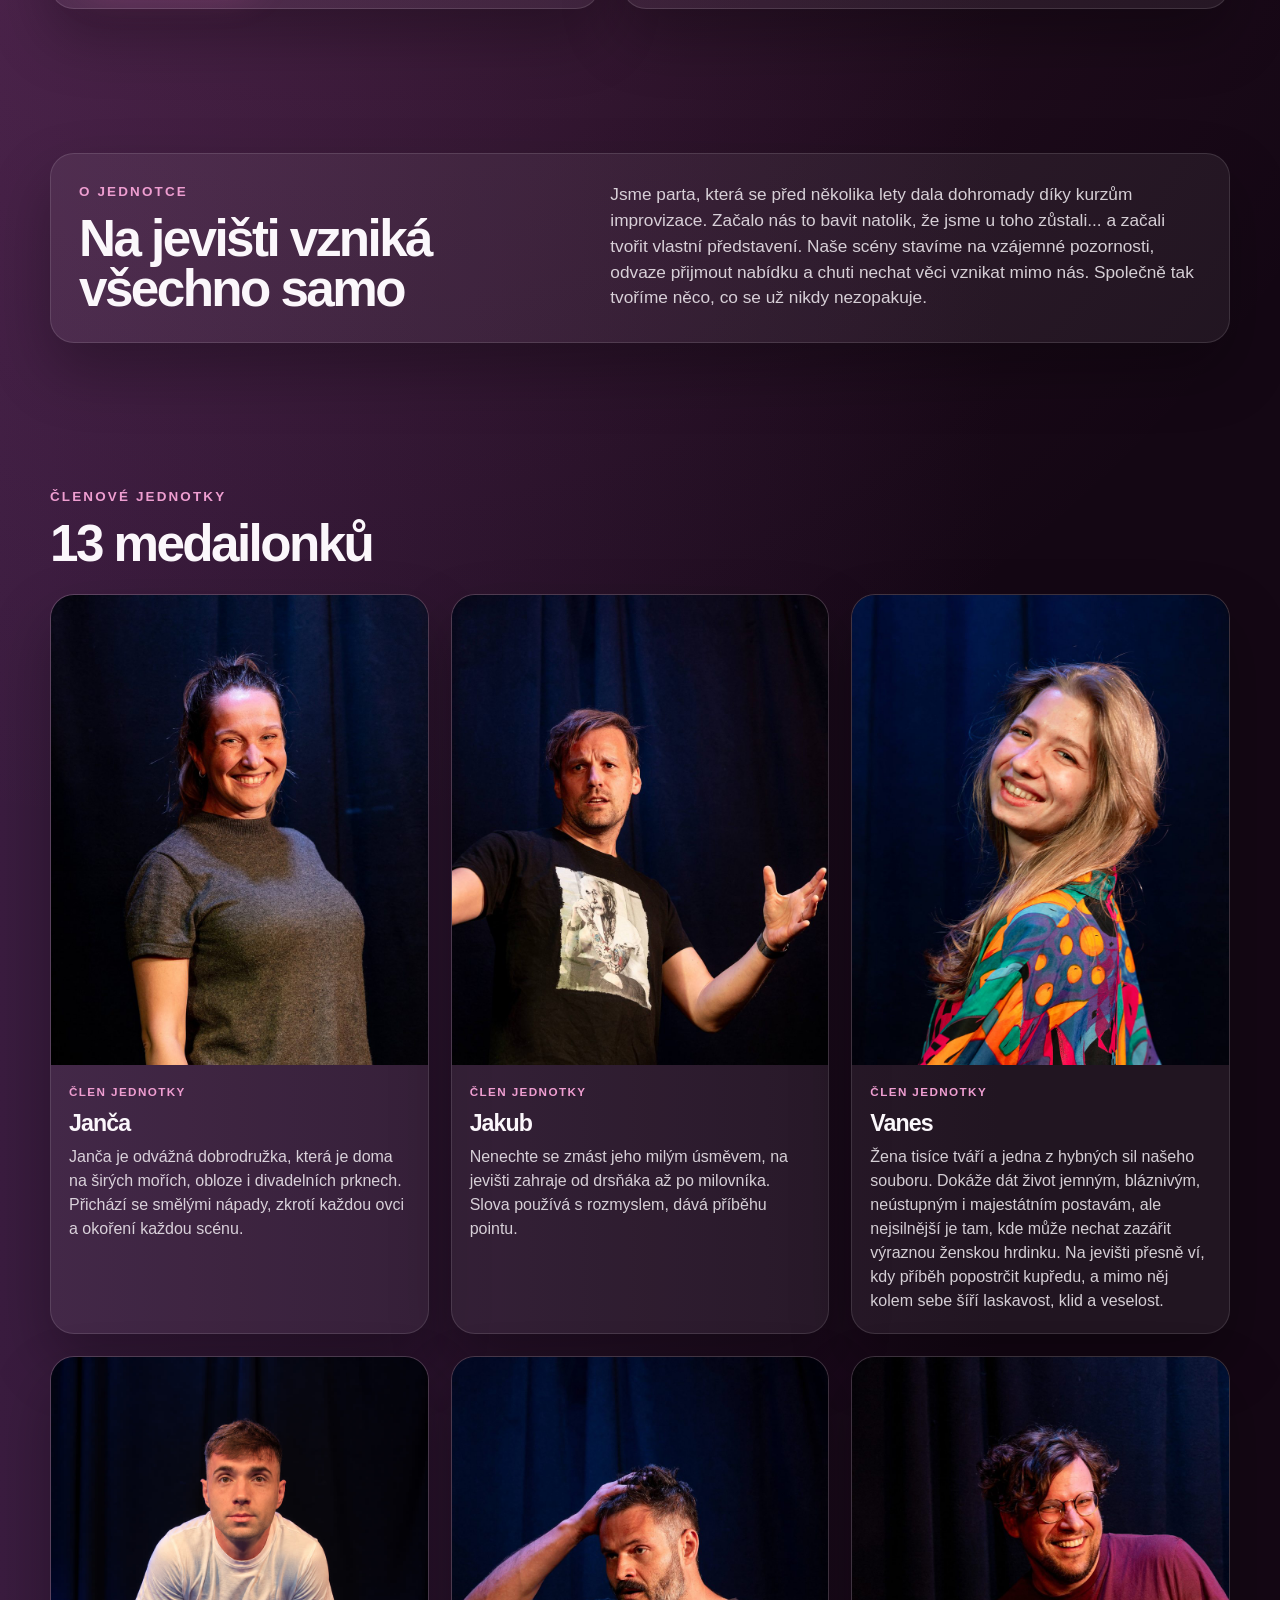
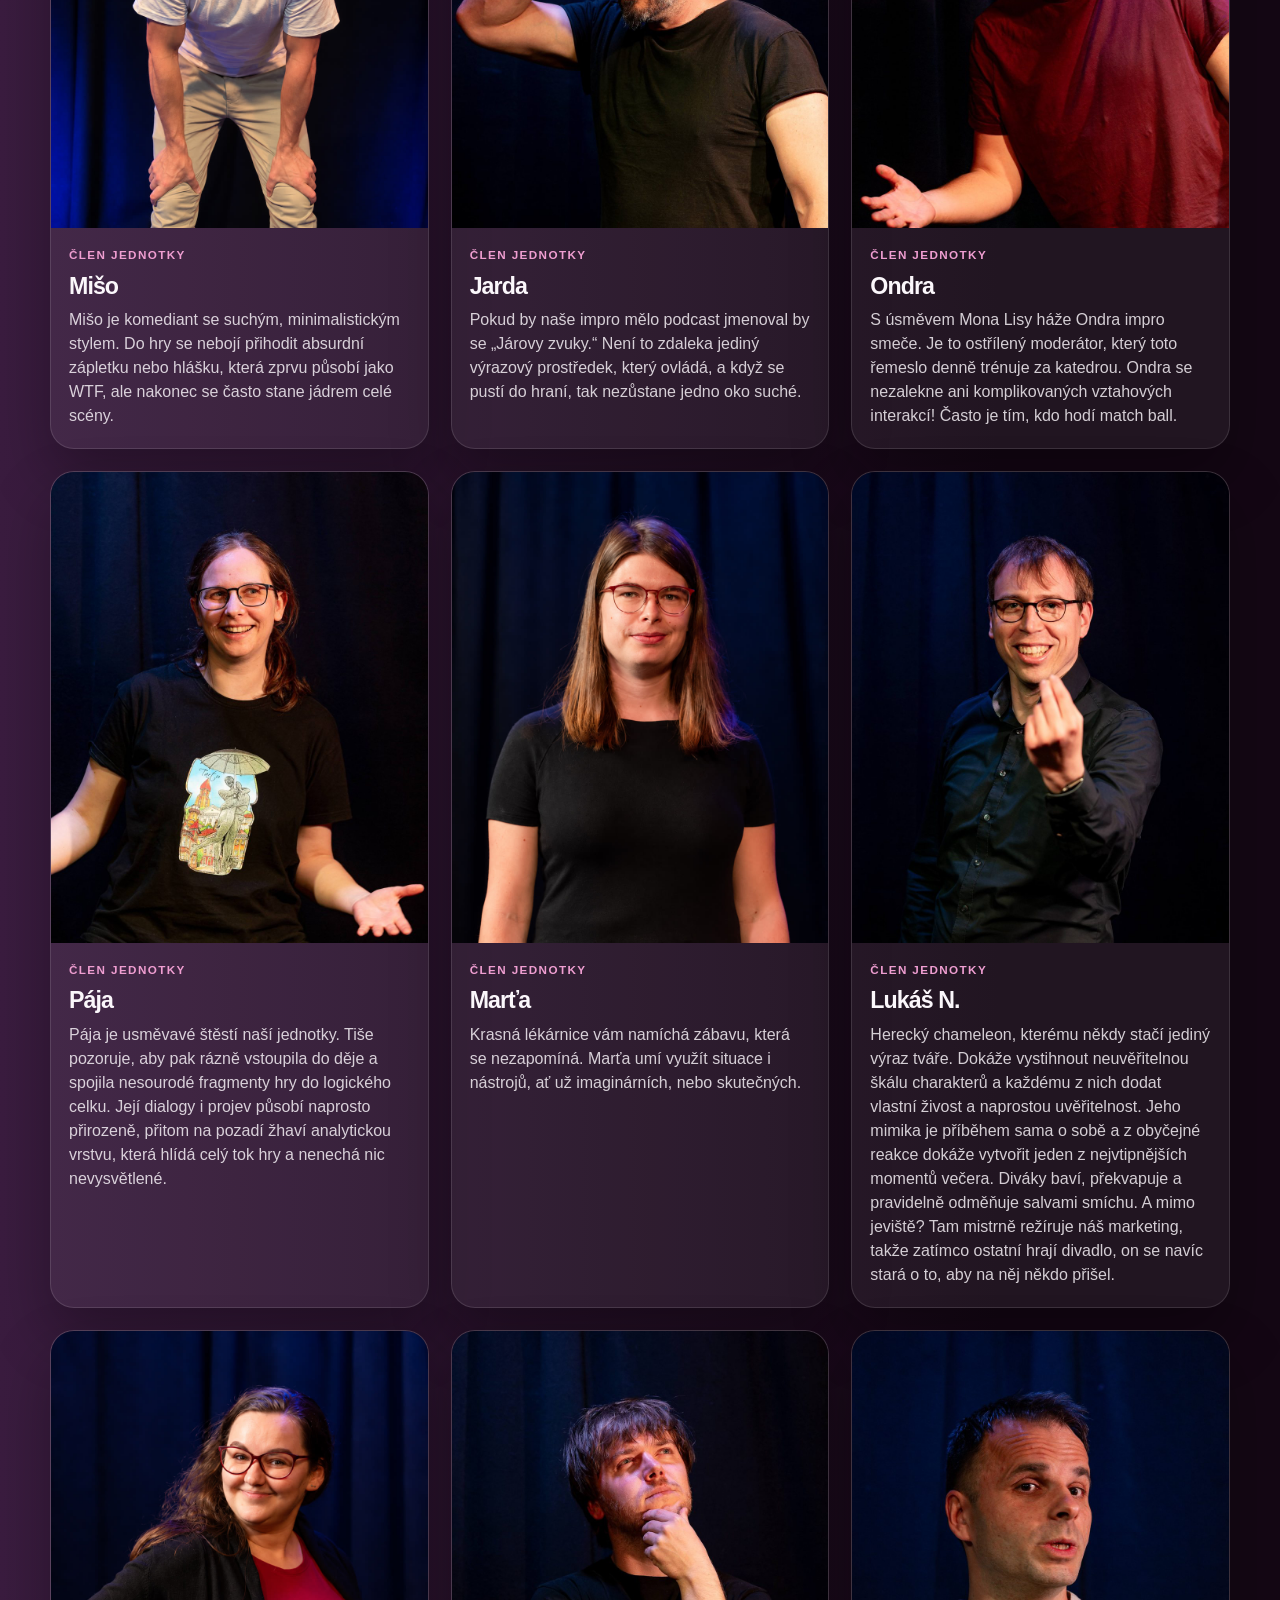
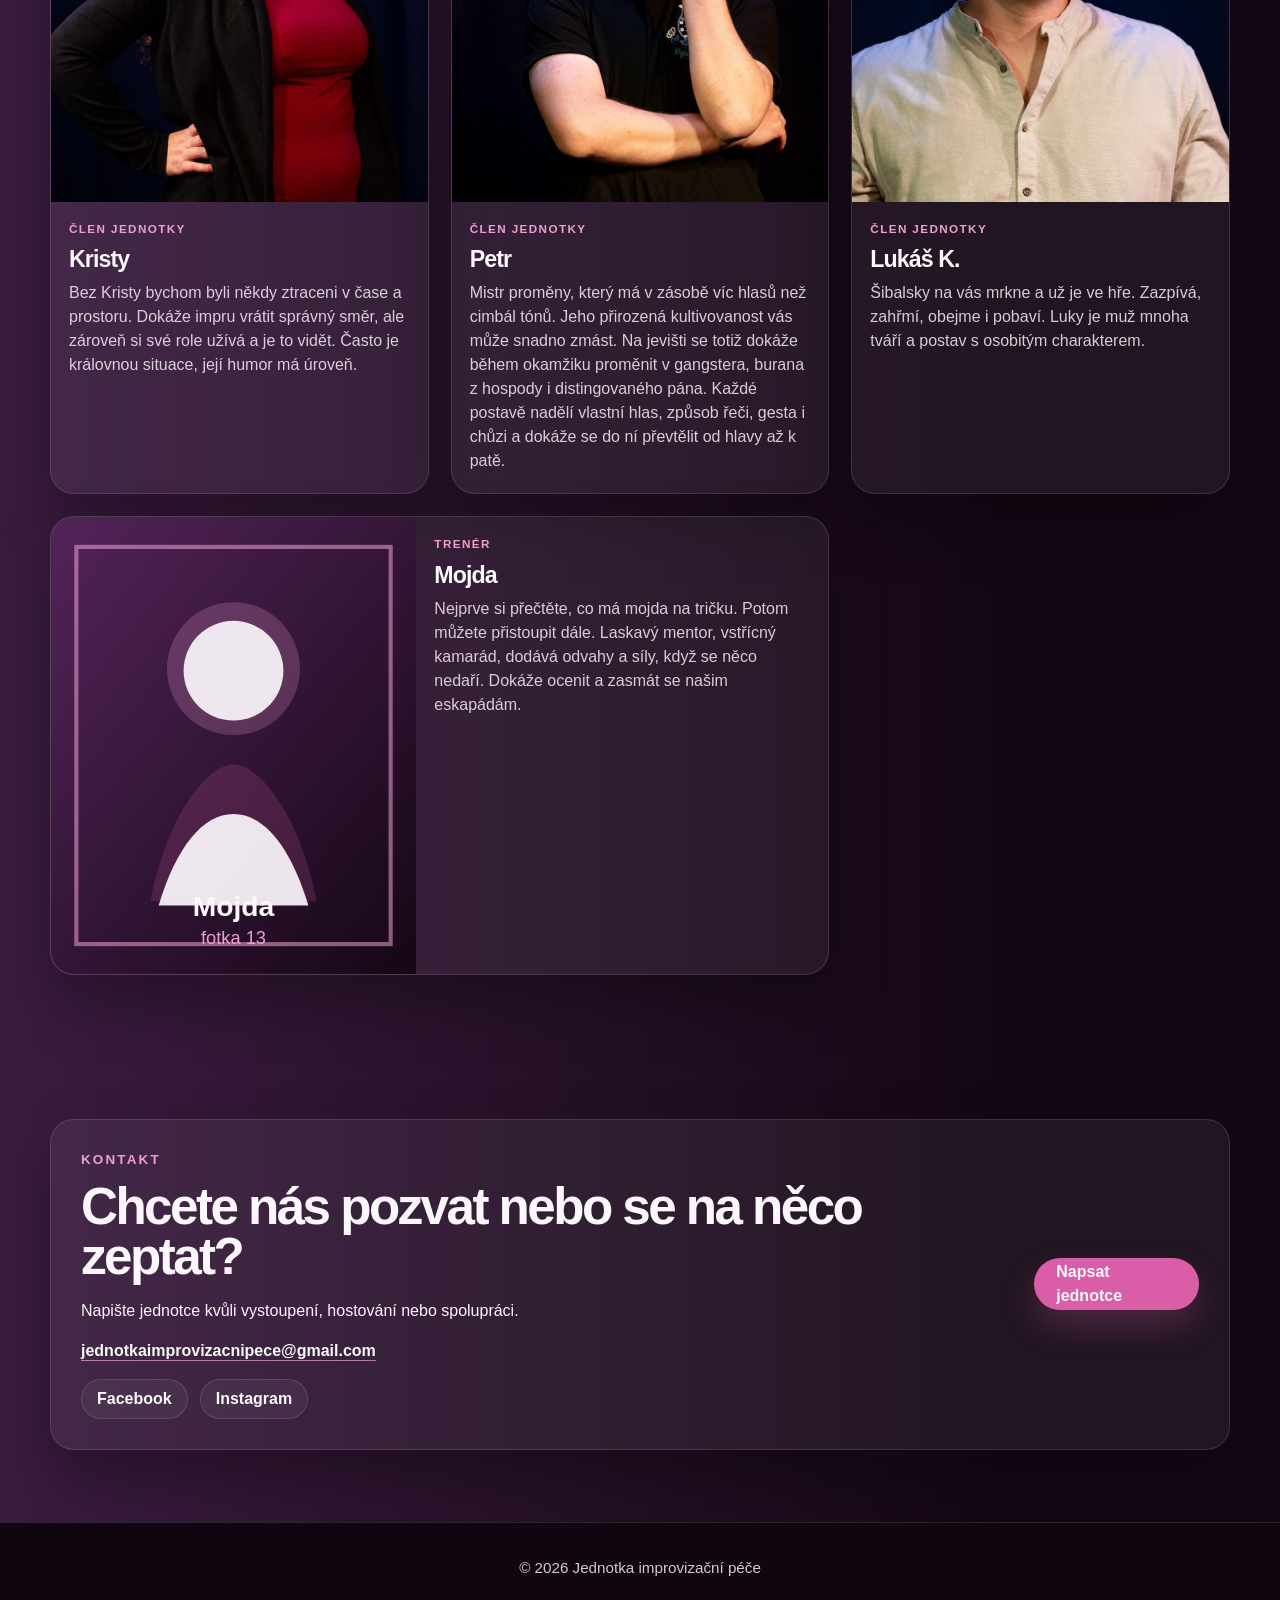
==== commit e9a7b3da: "Add matching portraits of Marťa and Kristy" ====
--- a/index.html
+++ b/index.html
@@ -276,7 +276,7 @@
           </article>
           <article class="actor-card">
             <div class="actor-photo">
-              <img src="assets/herci/actor-08.svg" alt="Portrét: Marťa" width="900" height="1100" decoding="async" loading="lazy">
+              <img src="assets/herci/actor-08.jpg" alt="Portrét: Marťa" width="960" height="1200" decoding="async" loading="lazy">
             </div>
             <div class="actor-text">
               <p class="actor-label">člen jednotky</p>
@@ -296,7 +296,7 @@
           </article>
           <article class="actor-card">
             <div class="actor-photo">
-              <img src="assets/herci/actor-10.svg" alt="Portrét: Kristy" width="900" height="1100" decoding="async" loading="lazy">
+              <img src="assets/herci/actor-10.jpg" alt="Portrét: Kristy" width="960" height="1200" decoding="async" loading="lazy">
             </div>
             <div class="actor-text">
               <p class="actor-label">člen jednotky</p>
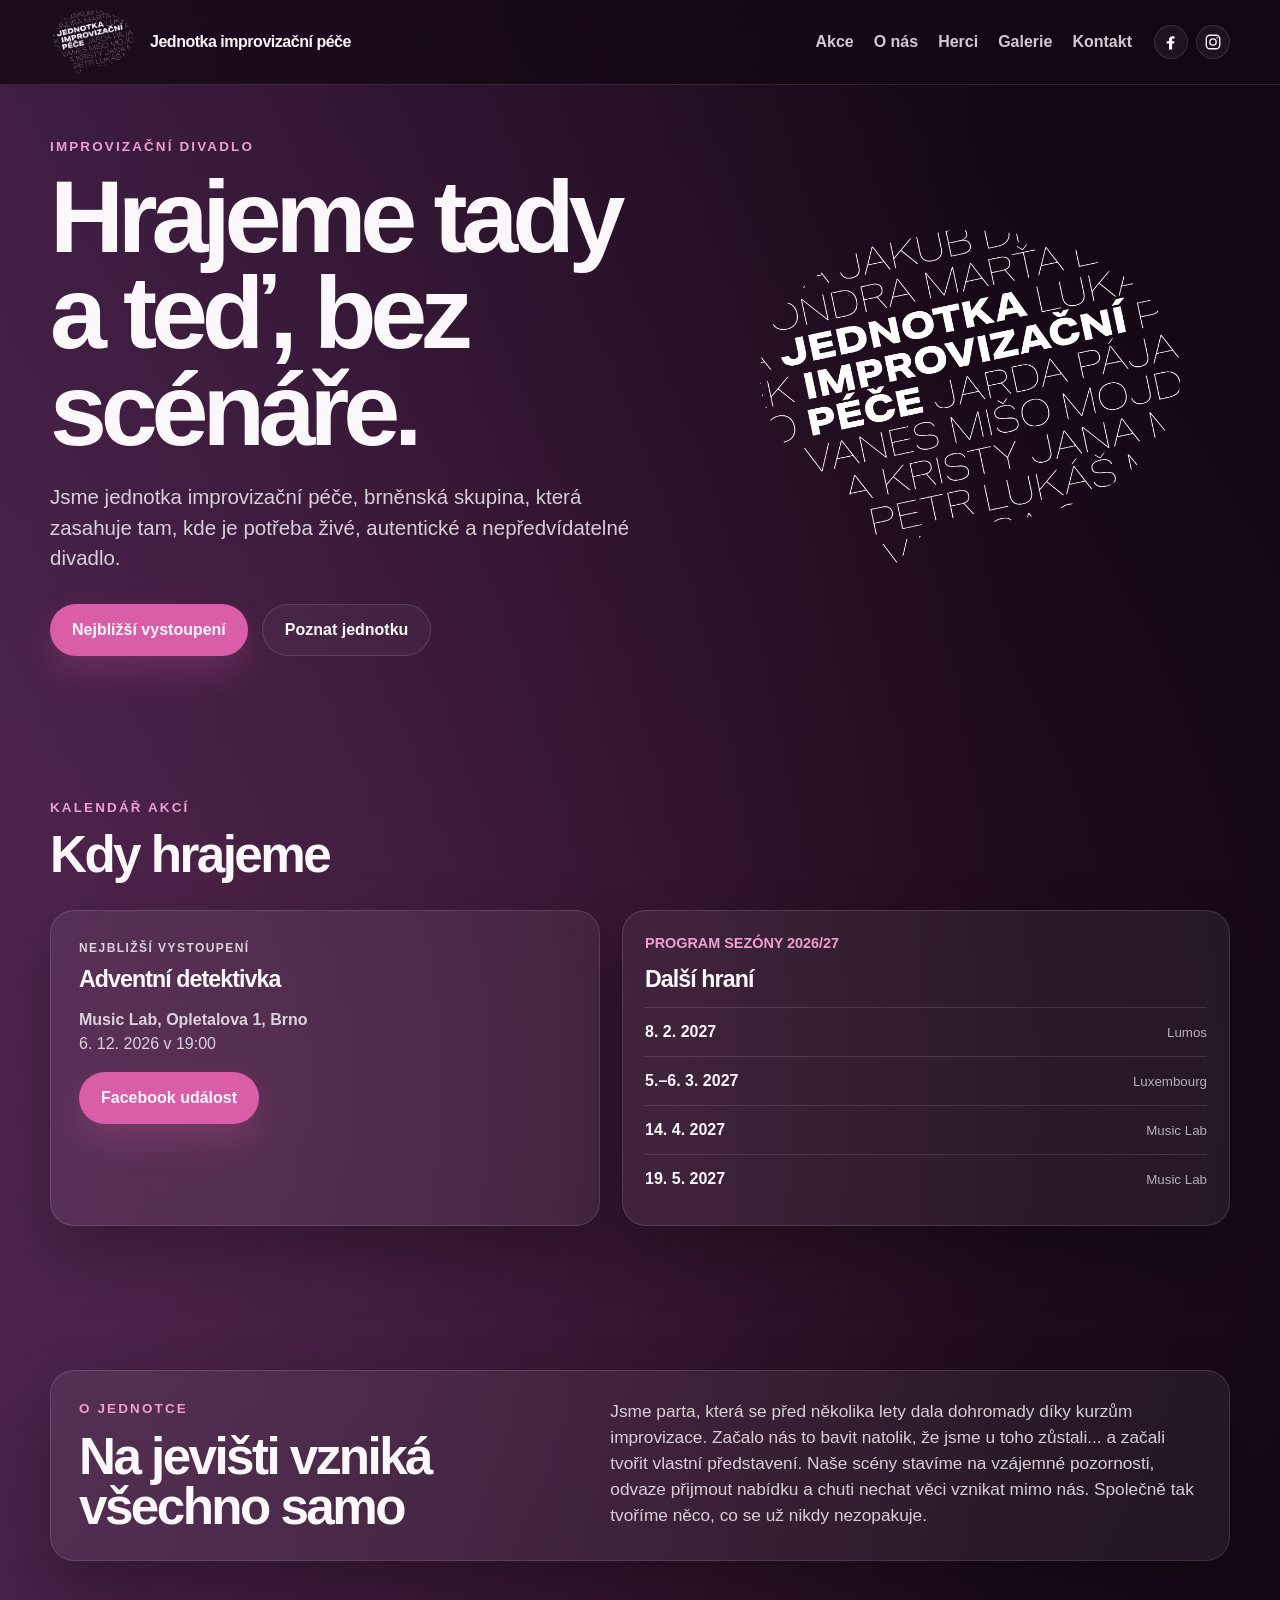
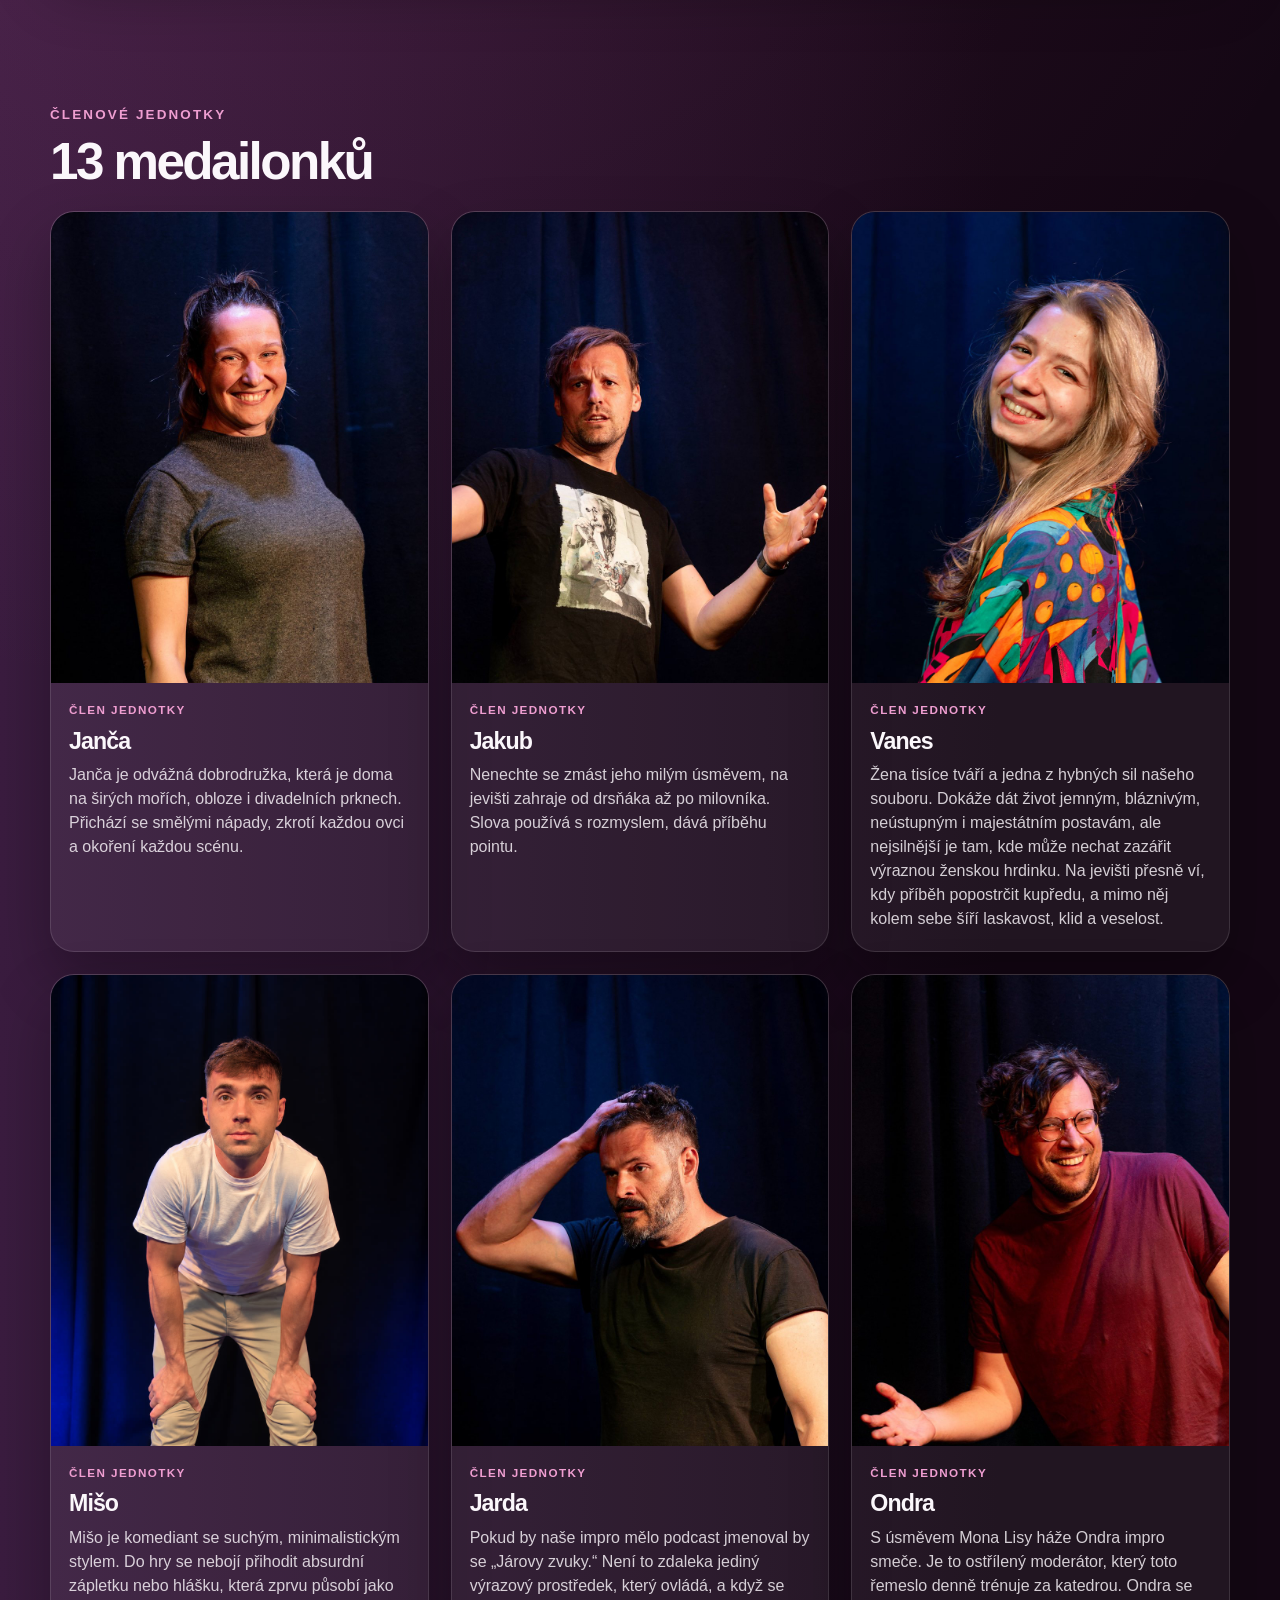
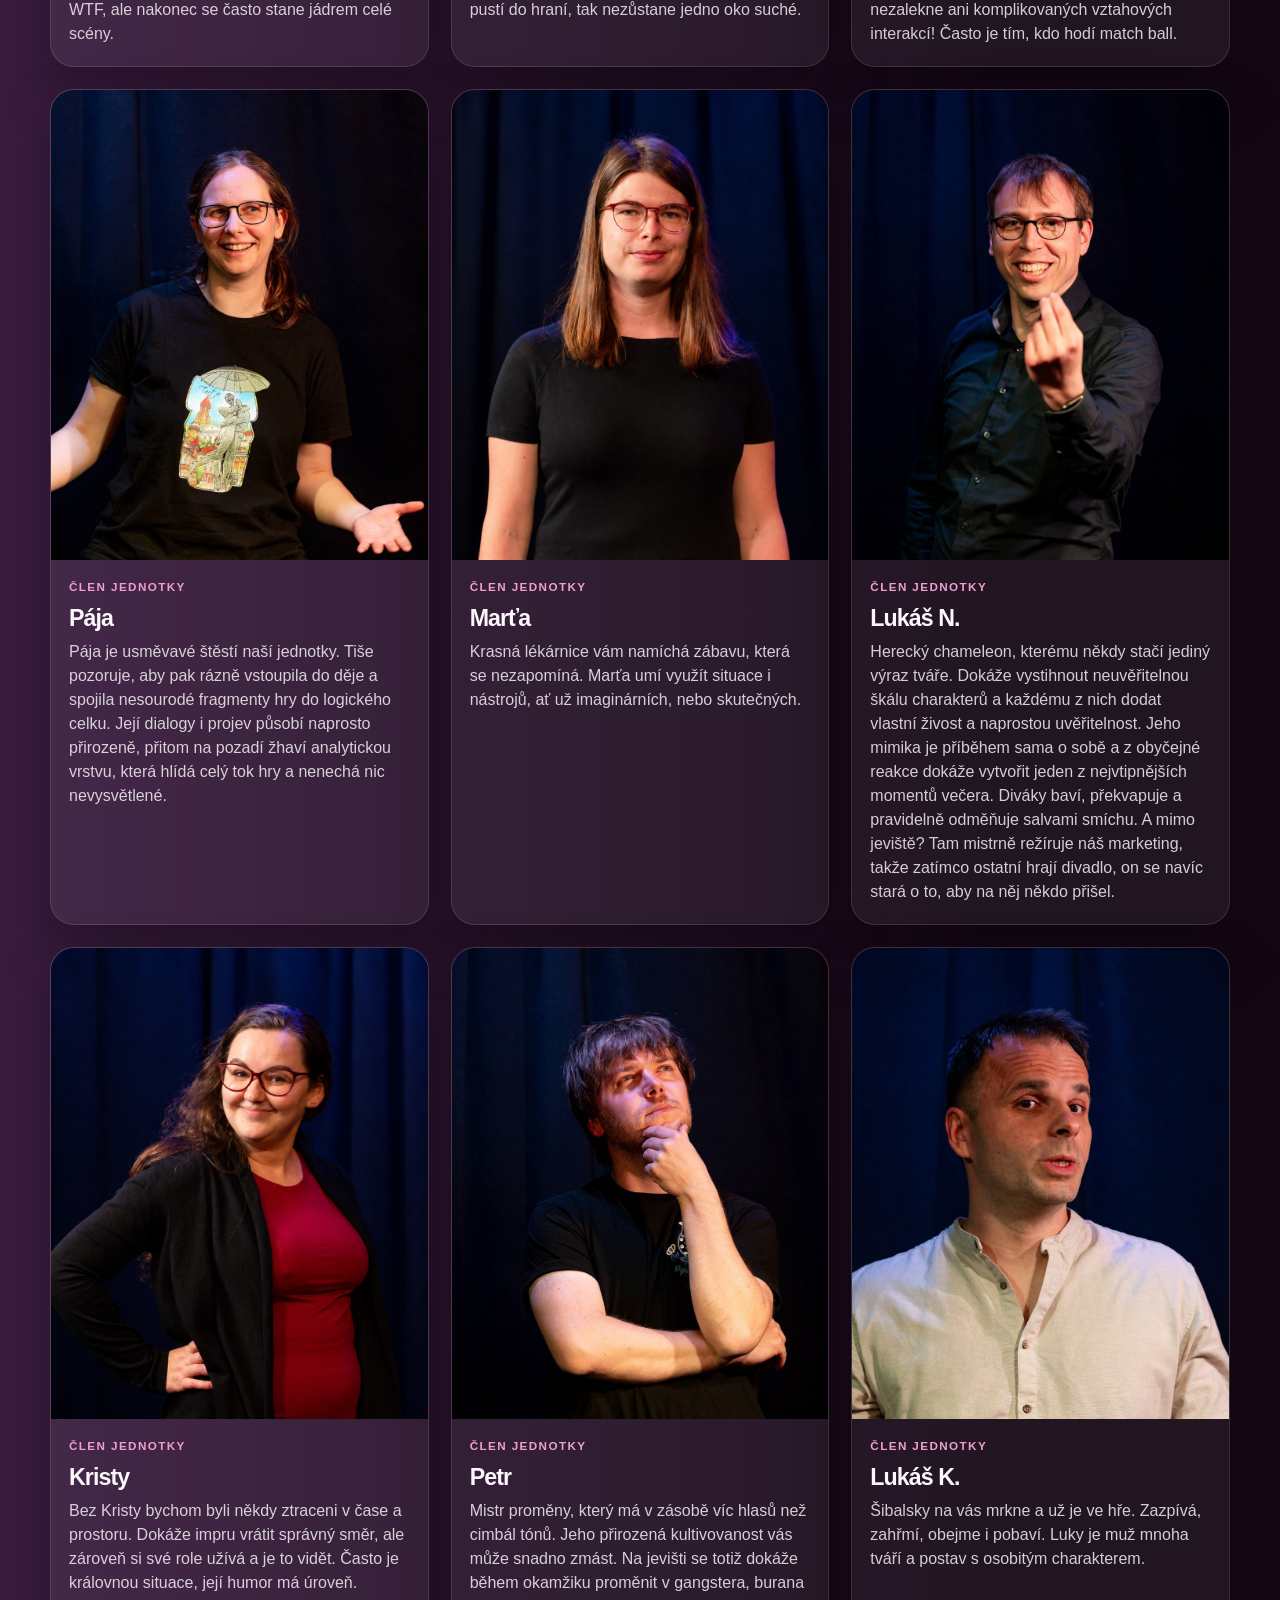
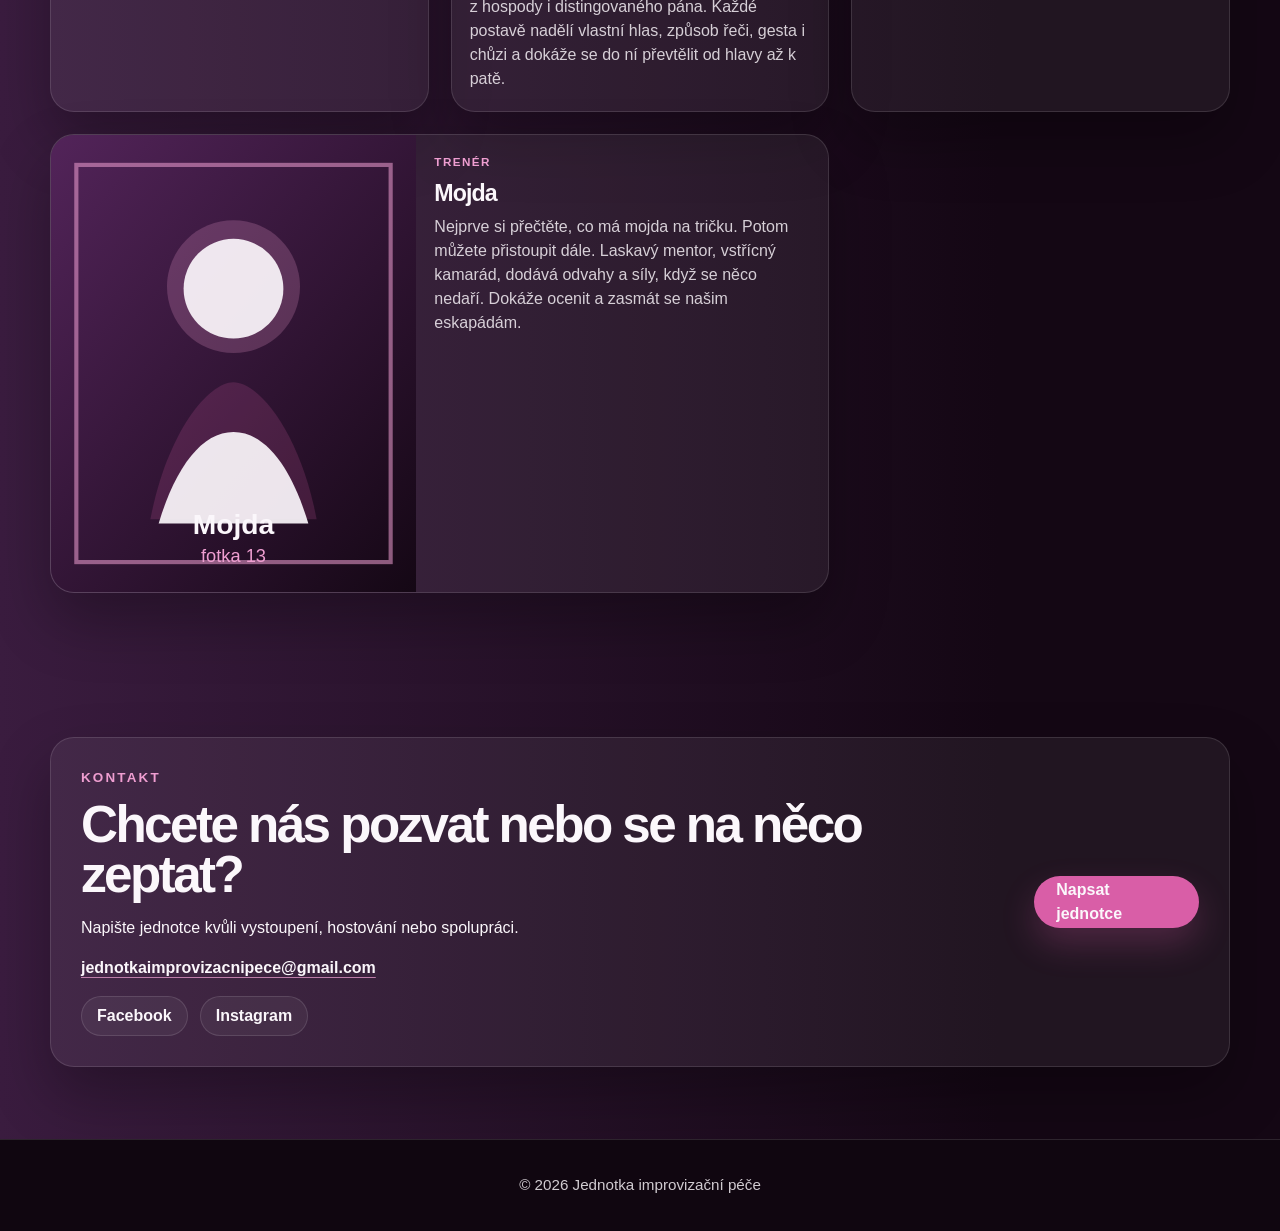
==== commit e2e21039: "Restore November Superscene and retain December performance" ====
--- a/index.html
+++ b/index.html
@@ -50,10 +50,10 @@
     {
       "@context": "https://schema.org",
       "@type": "TheaterEvent",
-      "name": "Adventní detektivka",
-      "startDate": "2026-12-06T19:00:00+01:00",
-      "url": "https://www.facebook.com/events/1620472513104789/",
-      "description": "Přichází ADVENTNÍ DETEKTIVKA!\n\nPředvánoční čas bývá plný klidu, míru... a v našem podání i tajemství, záhad a zjišťování, kdo je pachatel! Přijďte si užít jedinečný celovečerní detektivní příběh, který vznikne přímo před vašima očima.\n\nBez scénáře, ale s vaší nápovědou!\n\nHerecký soubor je připraven rozplést i ten nejsložitější zločin, ale jedno nám chybí - vaše zadání.\n\nKdy: neděle 6.12.2026 v 19.00\n\nKde: Music Lab, Opletalova 1, Brno\n\nNenechte si ujít tento adventní vyšetřovací večer a pomozte nám stvořit detektivku roku! Těšíme se na vás!",
+      "name": "Superscene: Souboj příběhů",
+      "startDate": "2026-11-10T19:00:00+01:00",
+      "url": "https://www.facebook.com/profile.php?id=61578444160974",
+      "description": "Superscene: Souboj příběhů\nMusic Lab\nOpletalova 1\nBrno\núterý\n10.11.2026\n19.00",
       "eventStatus": "https://schema.org/EventScheduled",
       "eventAttendanceMode": "https://schema.org/OfflineEventAttendanceMode",
       "location": {
@@ -61,7 +61,7 @@
         "name": "Music Lab",
         "address": {
           "@type": "PostalAddress",
-          "streetAddress": "Opletalova 1 - Hudební Fakulta JAMU",
+          "streetAddress": "Opletalova 1",
           "addressLocality": "Brno",
           "addressCountry": "CZ"
         }
@@ -141,18 +141,14 @@
         <div class="events-layout">
           <article class="next-event">
             <p class="next-event-label">nejbližší vystoupení</p>
-            <h3>Adventní detektivka</h3>
-            <p><strong>Music Lab, Opletalova 1 - Hudební Fakulta JAMU, Brno</strong><br><time datetime="2026-12-06T19:00:00+01:00">Neděle 6. 12. 2026 v 19:00</time></p>
+            <h3>Superscene: Souboj příběhů</h3>
+            <p><strong>Music Lab, Opletalova 1, Brno</strong><br><time datetime="2026-11-10T19:00:00+01:00">Úterý 10. 11. 2026 v 19:00</time></p>
             <div class="event-description">
-              <p>Přichází ADVENTNÍ DETEKTIVKA!</p>
-              <p>Předvánoční čas bývá plný klidu, míru... a v našem podání i tajemství, záhad a zjišťování, kdo je pachatel! Přijďte si užít jedinečný celovečerní detektivní příběh, který vznikne přímo před vašima očima.</p>
-              <p>Bez scénáře, ale s vaší nápovědou!</p>
-              <p>Herecký soubor je připraven rozplést i ten nejsložitější zločin, ale jedno nám chybí - vaše zadání.</p>
-              <p>Kdy: neděle 6.12.2026 v 19.00</p>
-              <p>Kde: Music Lab, Opletalova 1, Brno</p>
-              <p>Nenechte si ujít tento adventní vyšetřovací večer a pomozte nám stvořit detektivku roku! Těšíme se na vás!</p>
-            </div>
-            <a href="https://www.facebook.com/events/1620472513104789/" class="button button-primary">Facebook událost</a>
+              <p>Superscene: Souboj příběhů</p>
+              <p>Music Lab<br>Opletalova 1<br>Brno</p>
+              <p>úterý<br>10.11.2026<br>19.00</p>
+            </div>
+            <a href="https://www.facebook.com/profile.php?id=61578444160974" class="button button-primary">Podrobnosti na Facebooku</a>
           </article>
 
           <div class="events-list">
@@ -160,6 +156,10 @@
               <p class="event-date">PROGRAM SEZÓNY 2026/27</p>
               <h3>Další hraní</h3>
               <ul class="upcoming-events">
+                <li>
+                  <time datetime="2026-12-06T19:00:00+01:00">6. 12. 2026 v 19:00</time>
+                  <span><strong><a href="https://www.facebook.com/events/1620472513104789/">Adventní detektivka</a></strong><small>Music Lab, Opletalova 1, Brno</small></span>
+                </li>
                 <li>
                   <time datetime="2027-02-08">8. 2. 2027</time>
                   <span><small>Lumos</small></span>
@@ -414,6 +414,13 @@
       time.textContent = followingTime.textContent;
       details.append(place, document.createElement('br'), time);
       nextEvent.append(details);
+      const followingLink = followingEvent.querySelector('a');
+      if (followingLink) {
+        const link = followingLink.cloneNode(true);
+        link.className = 'button button-primary';
+        link.textContent = 'Facebook událost';
+        nextEvent.append(link);
+      }
       followingEvent.remove();
 
       if (eventData) {
@@ -422,7 +429,8 @@
         data.startDate = followingTime.dateTime;
         data.location = { '@type': 'Place', name: location };
         delete data.description;
-        delete data.url;
+        if (followingLink) data.url = followingLink.href;
+        else delete data.url;
         eventData.textContent = JSON.stringify(data);
       }
     })();
